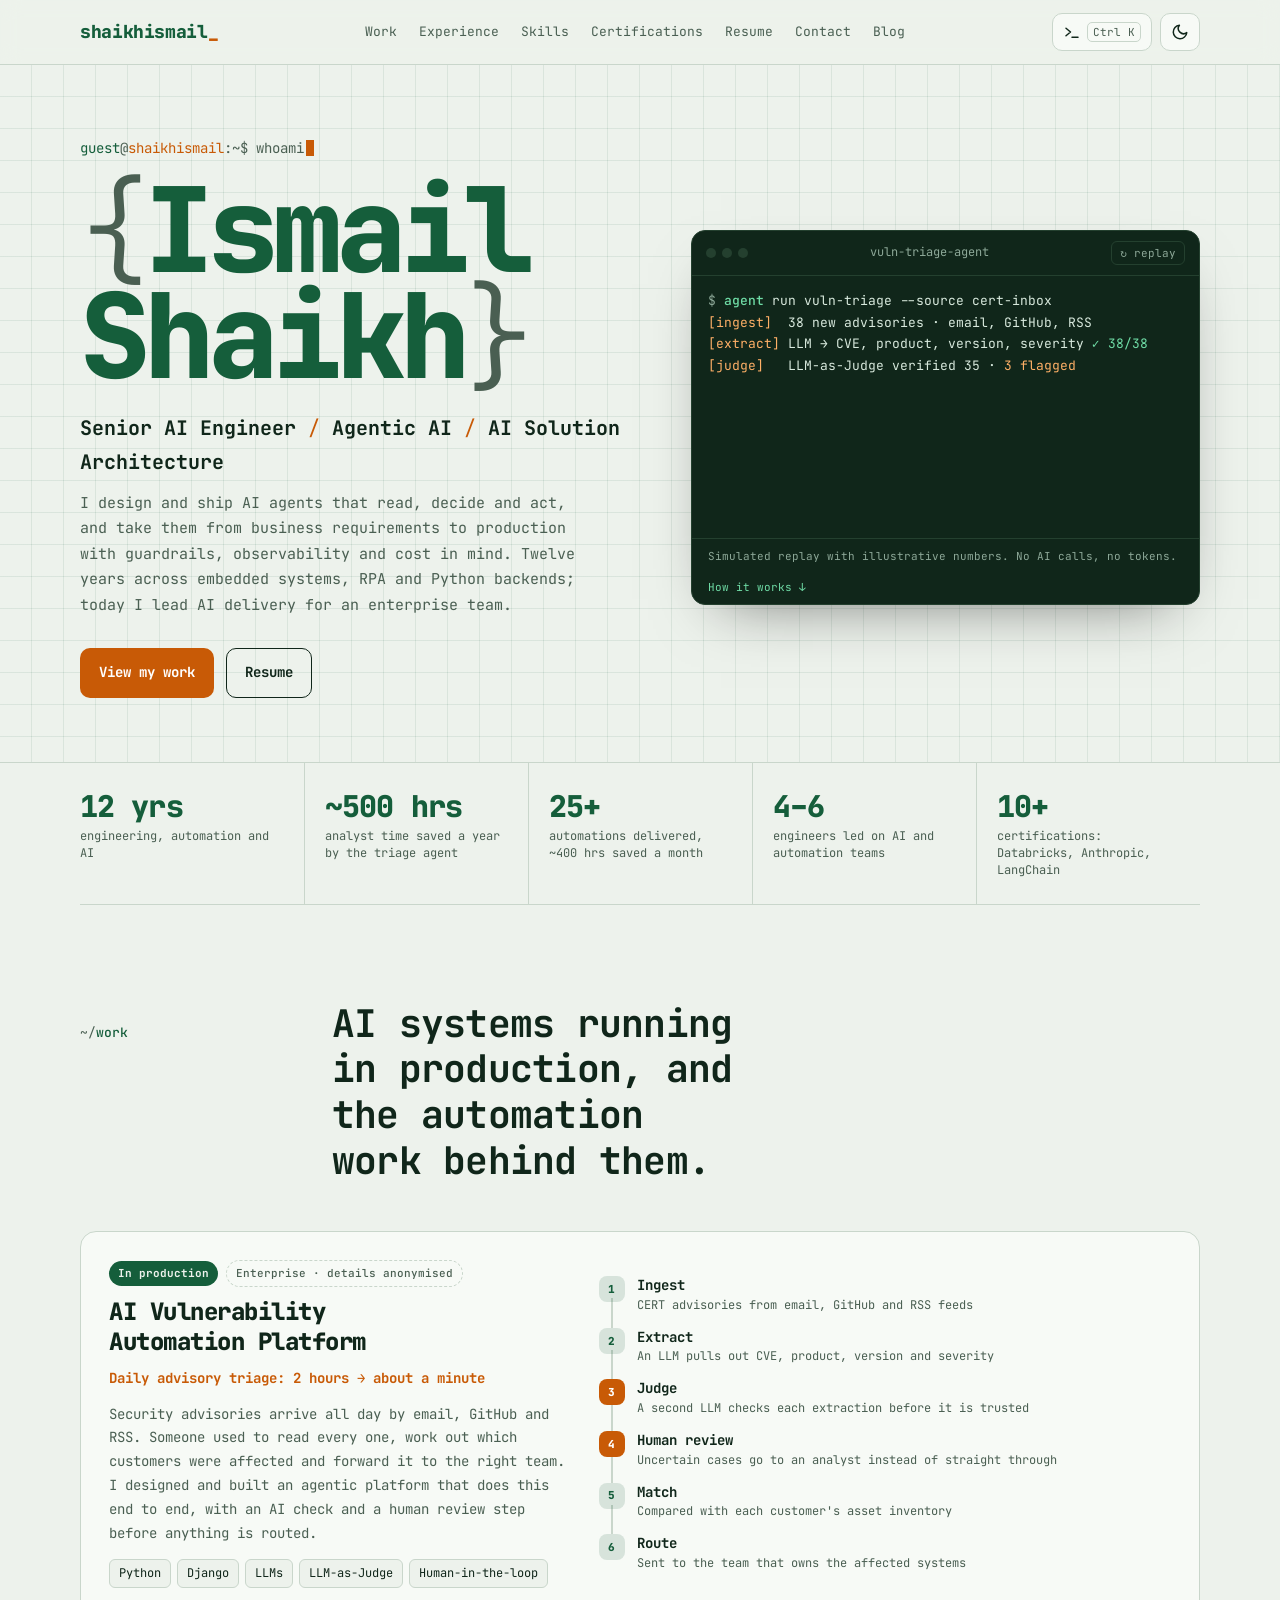
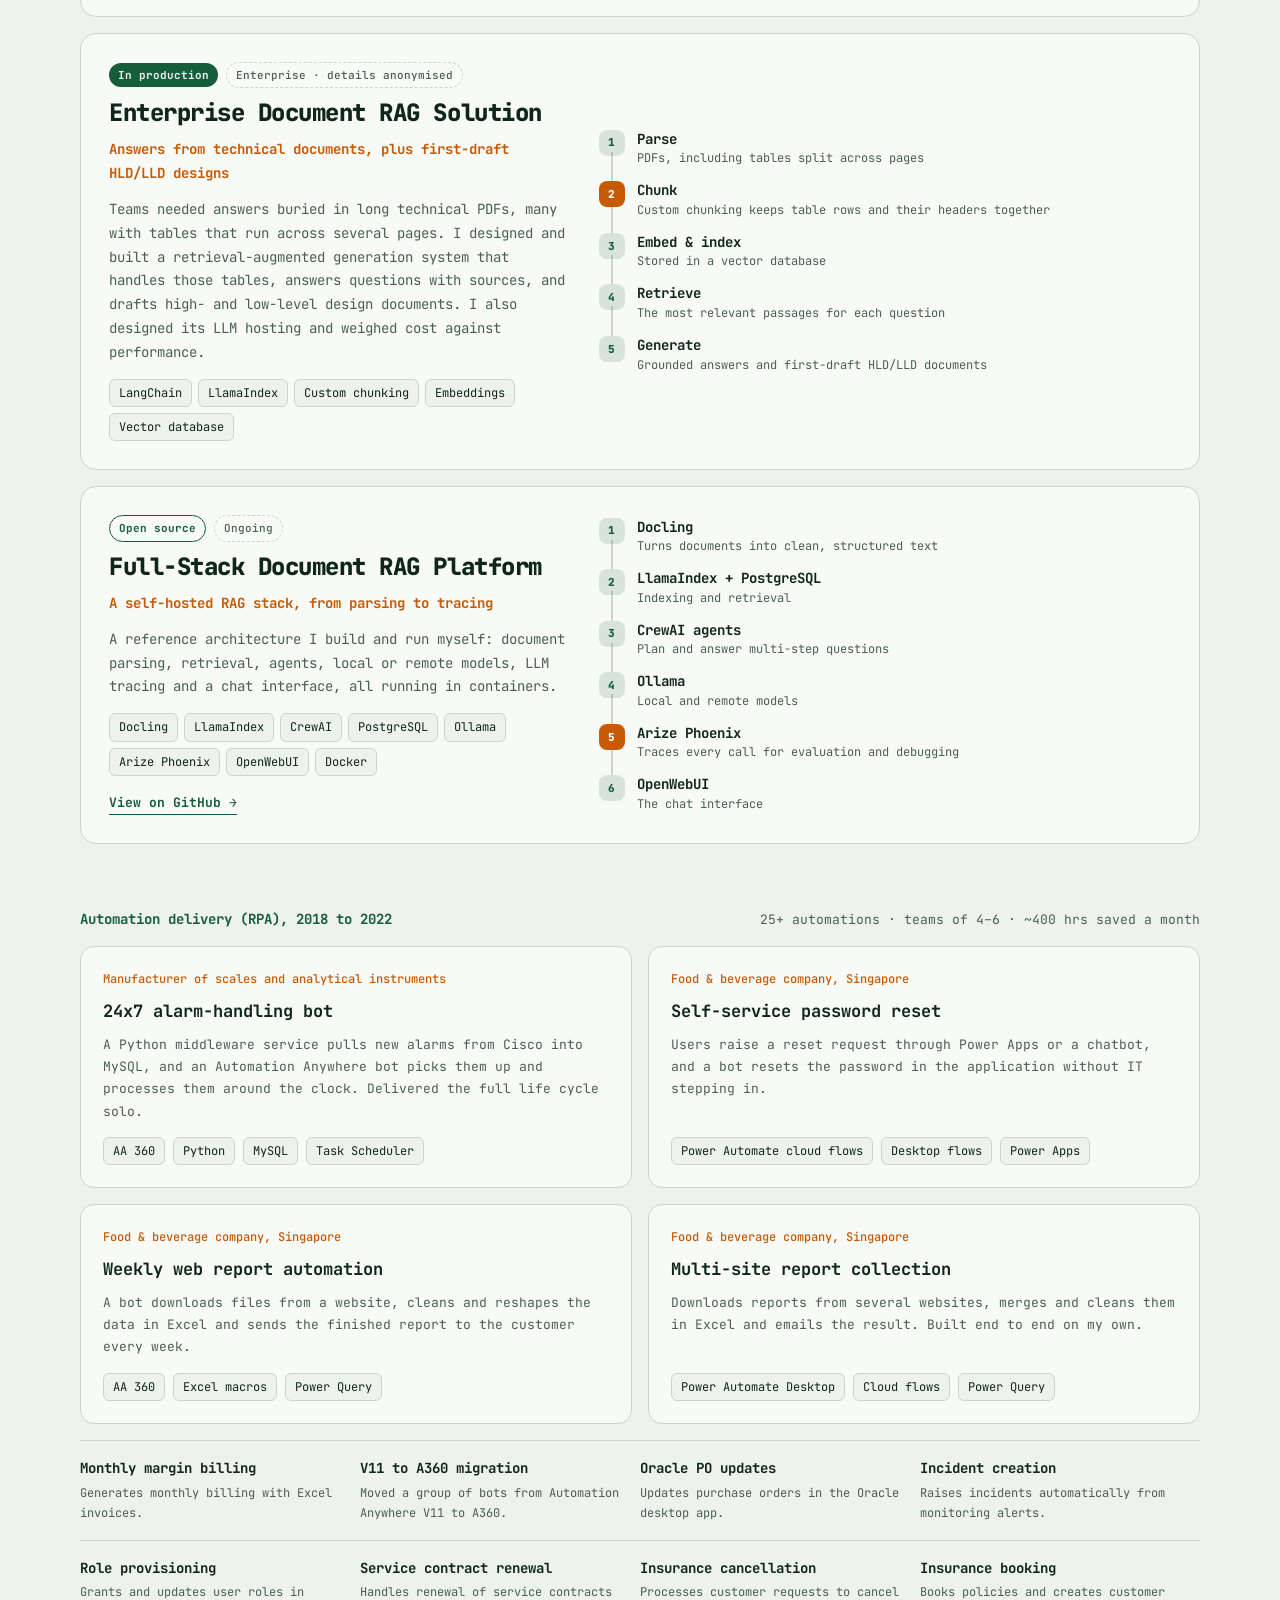
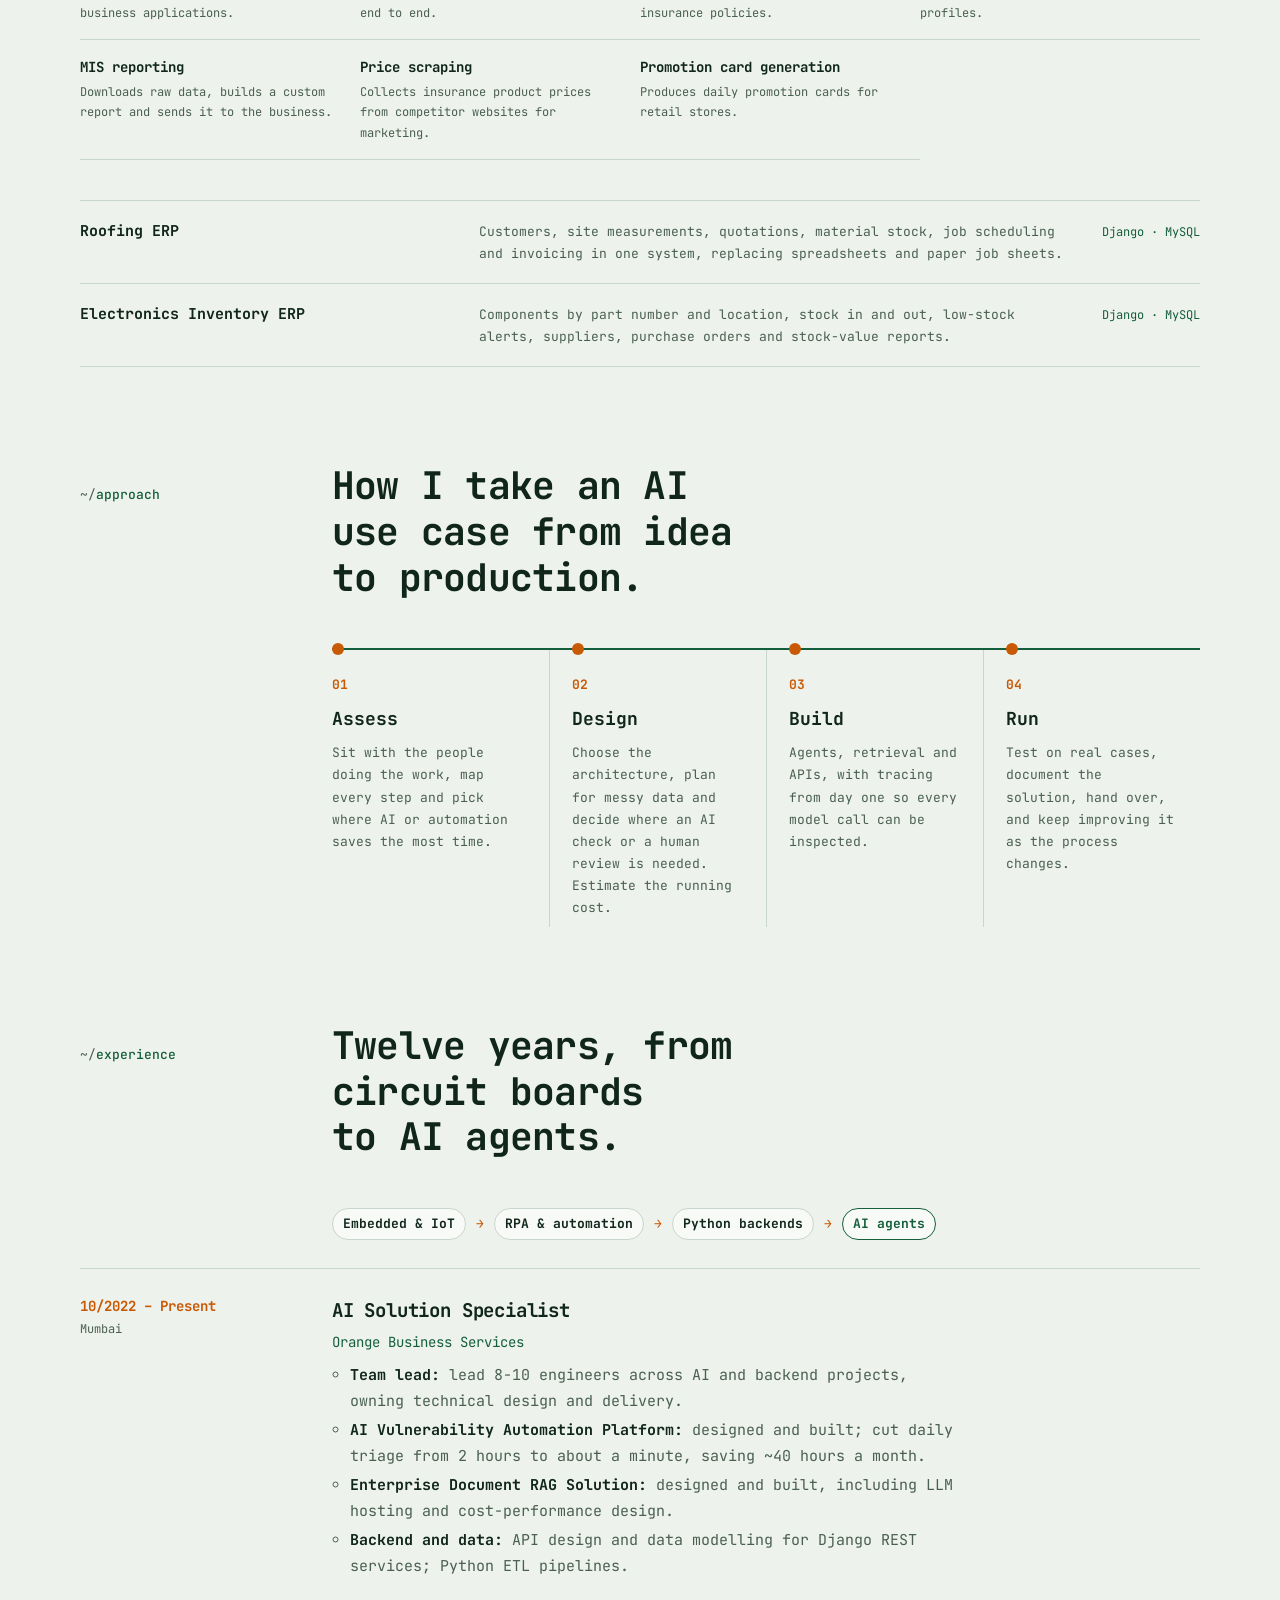
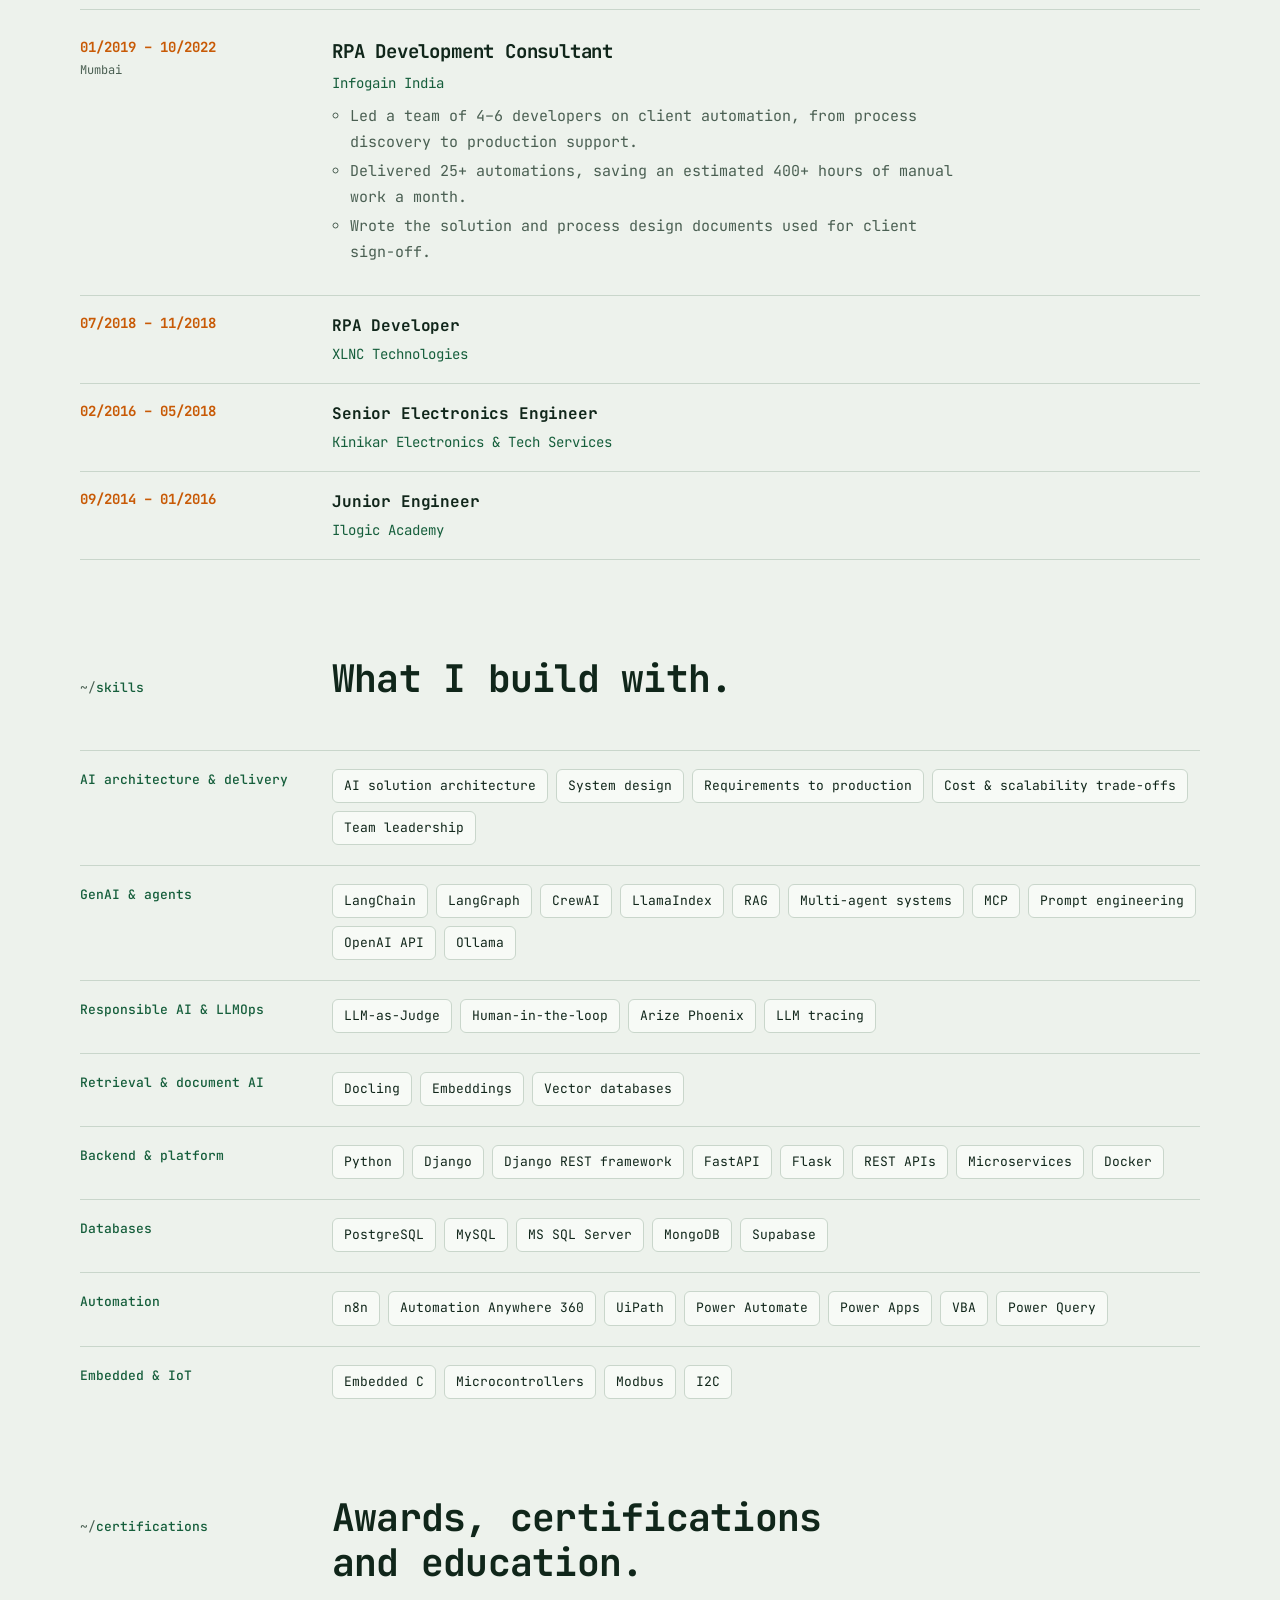
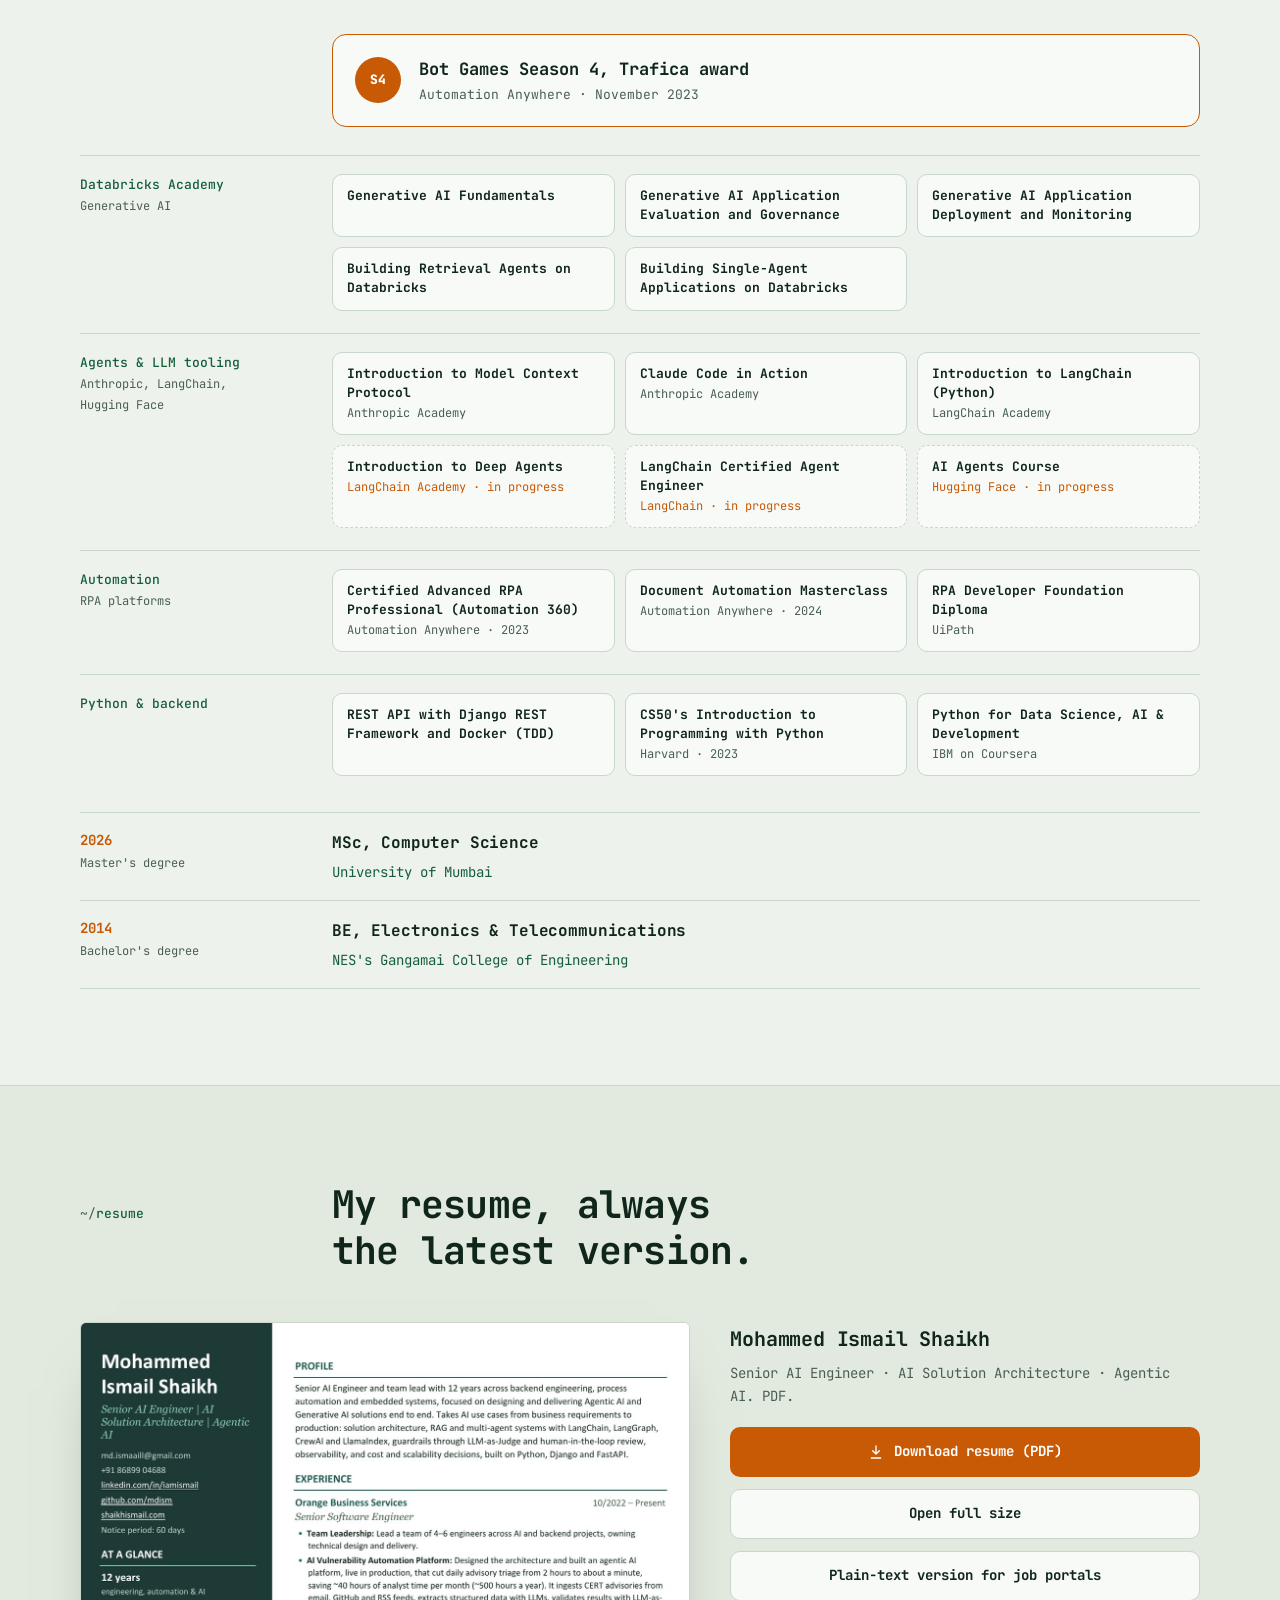
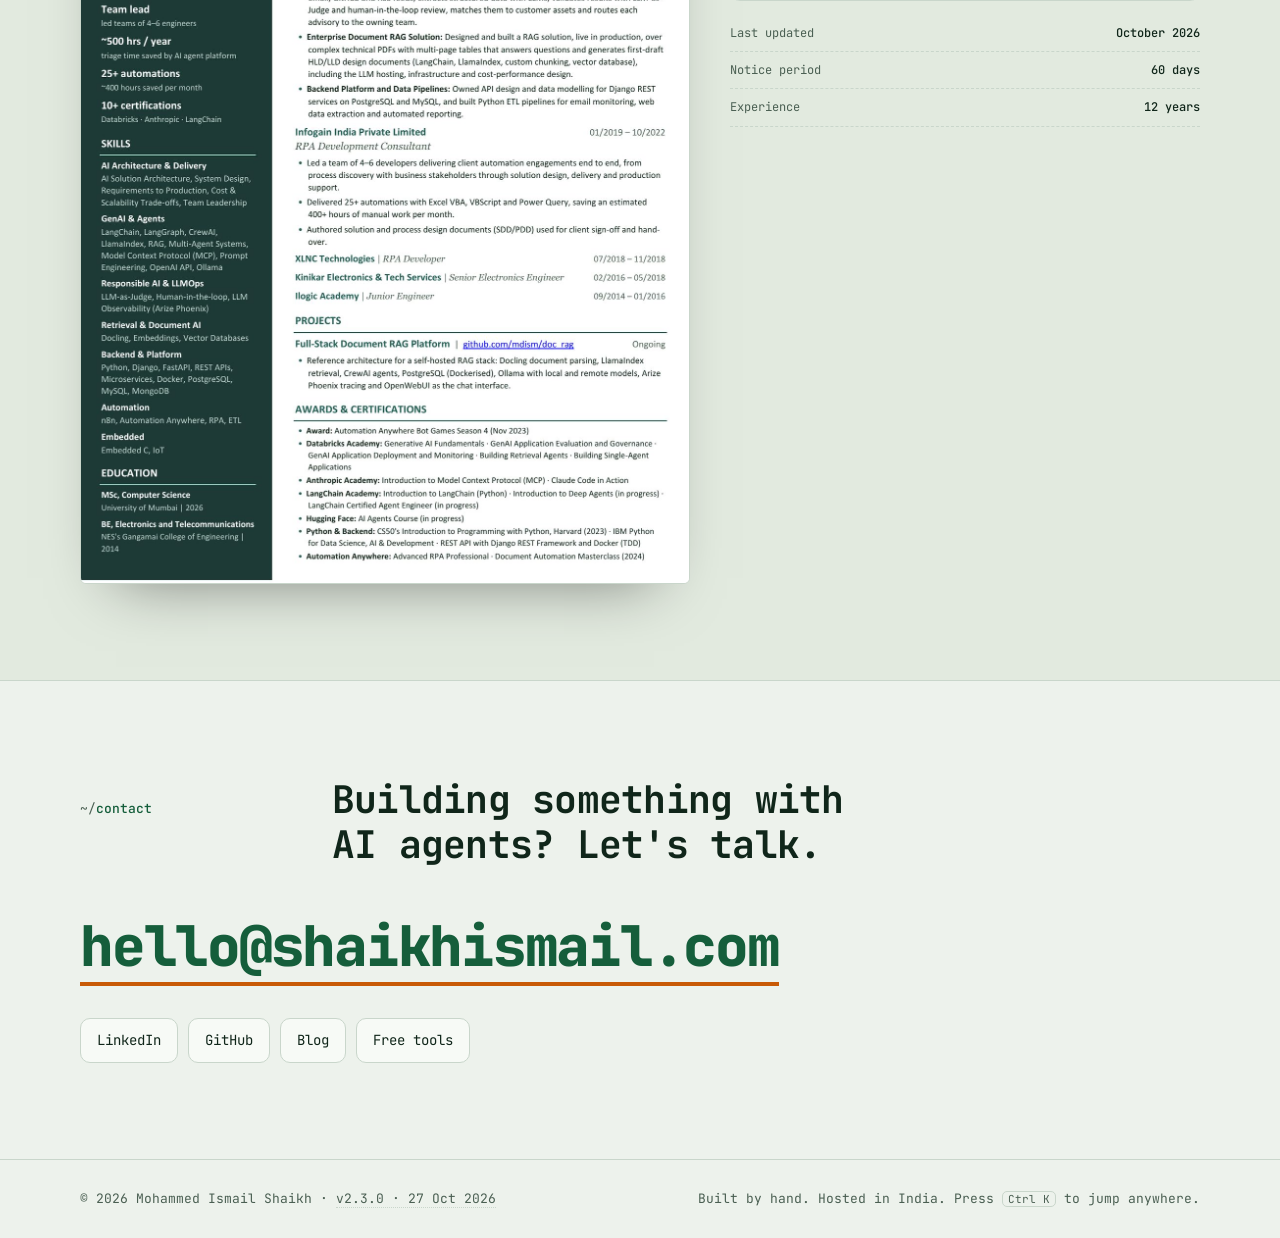
==== site/index.html @ beb80222 "Merge pull request #8 from mdism/website-v2 Website v2" ====
<!DOCTYPE html>
<html lang="en">
<head>
<meta charset="UTF-8">
<meta name="viewport" content="width=device-width, initial-scale=1, viewport-fit=cover">
<title>Ismail Shaikh — Senior AI Engineer, Agentic AI &amp; AI Solution Architecture</title>
<meta name="claude:viewport-fit-sides" content="cover">
<meta name="description" content="Mohammed Ismail Shaikh is a Senior AI Engineer and team lead in Mumbai who designs and delivers agentic AI, RAG and automation systems from requirements to production.">
<link rel="canonical" href="https://shaikhismail.com/">
<meta property="og:type" content="profile">
<meta property="og:url" content="https://shaikhismail.com/">
<meta property="og:title" content="Ismail Shaikh — Senior AI Engineer">
<meta property="og:description" content="Agentic AI, RAG and AI solution architecture. 12 years across embedded systems, RPA and Python backends.">
<meta property="og:image" content="https://shaikhismail.com/assets/img/og.png">
<meta property="og:image:width" content="1200">
<meta property="og:image:height" content="630">
<meta name="twitter:card" content="summary_large_image">
<meta name="theme-color" content="#155E3B">
<link rel="icon" href="data:image/svg+xml,<svg xmlns='http://www.w3.org/2000/svg' viewBox='0 0 100 100'><rect width='100' height='100' rx='22' fill='%23155E3B'/><text x='50' y='68' font-size='58' text-anchor='middle' fill='%23F5821F' font-family='monospace' font-weight='bold'>i</text></svg>">
<link rel="preconnect" href="https://fonts.googleapis.com">
<link rel="preconnect" href="https://fonts.gstatic.com" crossorigin>
<link href="https://fonts.googleapis.com/css2?family=JetBrains+Mono:ital,wght@0,300;0,400;0,500;0,700;0,800;1,400&display=swap" rel="stylesheet">
<script>
  (function () {
    try {
      var t = localStorage.getItem('theme');
      if (t === 'light' || t === 'dark') document.documentElement.setAttribute('data-theme', t);
    } catch (e) {}
  })();
</script>
<link rel="stylesheet" href="assets/css/site.css?v=2.3.0">
<script type="application/ld+json">
{
  "@context": "https://schema.org",
  "@type": "Person",
  "name": "Mohammed Ismail Shaikh",
  "alternateName": "Ismail Shaikh",
  "jobTitle": "Senior AI Engineer",
  "url": "https://shaikhismail.com/",
  "email": "mailto:hello@shaikhismail.com",
  "address": { "@type": "PostalAddress", "addressLocality": "Mumbai", "addressCountry": "IN" },
  "knowsAbout": ["Agentic AI", "Generative AI", "Retrieval-Augmented Generation", "AI Solution Architecture", "LangChain", "LangGraph", "Python", "Robotic Process Automation"],
  "sameAs": ["https://github.com/mdism", "https://www.linkedin.com/in/iamismail"]
}
</script>
</head>
<body>

<header class="site">
  <nav class="wrap nav" aria-label="Main">
    <a href="#top" class="logo"><span>shaikhismail</span><i>_</i></a>
    <ul id="menu">
      <li><a href="#work">Work</a></li>
      <li><a href="#experience">Experience</a></li>
      <li><a href="#skills">Skills</a></li>
      <li><a href="#credentials">Certifications</a></li>
      <li><a href="#resume">Resume</a></li>
      <li><a href="#contact">Contact</a></li>
      <li><a href="blog/">Blog</a></li>
    </ul>
    <div class="nav-right">
      <button class="icon-btn cmd-btn" id="cmdBtn" aria-label="Open command menu">
        <svg viewBox="0 0 24 24" fill="none" stroke="currentColor" stroke-width="2" stroke-linecap="round" stroke-linejoin="round"><path d="M4 17l6-5-6-5M12 19h8"/></svg>
        <span class="kbd lbl">Ctrl K</span>
      </button>
      <button class="icon-btn" id="themeBtn" aria-label="Switch light or dark theme">
        <svg class="i-moon" viewBox="0 0 24 24" fill="none" stroke="currentColor" stroke-width="2" stroke-linecap="round" stroke-linejoin="round"><path d="M21 12.8A9 9 0 1 1 11.2 3a7 7 0 0 0 9.8 9.8z"/></svg>
        <svg class="i-sun" viewBox="0 0 24 24" fill="none" stroke="currentColor" stroke-width="2" stroke-linecap="round"><circle cx="12" cy="12" r="4"/><path d="M12 2v2M12 20v2M4.9 4.9l1.4 1.4M17.7 17.7l1.4 1.4M2 12h2M20 12h2M4.9 19.1l1.4-1.4M17.7 6.3l1.4-1.4"/></svg>
      </button>
      <button class="icon-btn menu-btn" id="menuBtn" aria-label="Open menu" aria-expanded="false" aria-controls="menu">
        <svg viewBox="0 0 24 24" fill="none" stroke="currentColor" stroke-width="2" stroke-linecap="round"><path d="M4 7h16M4 12h16M4 17h16"/></svg>
      </button>
    </div>
  </nav>
</header>

<main id="top">

  <!-- ============ HERO ============ -->
  <section class="hero">
    <div class="wrap hero-grid">
      <div>
        <div class="prompt" aria-hidden="true"><span class="u">guest</span>@<span class="d">shaikhismail</span>:~$ <span id="typed" data-text="whoami"></span><span class="caret"></span></div>
        <h1><span class="brace">{</span>Ismail<br>Shaikh<span class="brace">}</span></h1>
        <p class="role">Senior AI Engineer <span class="sep">/</span> Agentic AI <span class="sep">/</span> AI Solution Architecture</p>
        <p class="intro">I design and ship AI agents that read, decide and act, and take them from business requirements to production with guardrails, observability and cost in mind. Twelve years across embedded systems, RPA and Python backends; today I lead AI delivery for an enterprise team.</p>
        <div class="cta-row">
          <a href="#work" class="btn btn-primary">View my work</a>
          <a href="#resume" class="btn btn-ghost">Resume</a>
        </div>
      </div>

      <!-- Agent terminal: a scripted replay of a run, written by hand. No AI calls, no tokens. -->
      <div class="term" id="agentTerm" aria-label="Simulated run of the vulnerability triage agent">
        <div class="term-bar">
          <div class="dots" aria-hidden="true"><span></span><span></span><span></span></div>
          <div class="t">vuln-triage-agent</div>
          <button type="button" id="termReplay" aria-label="Replay the run">↻ replay</button>
        </div>
        <div class="term-body" aria-live="off">
          <div class="ln cmd"><span class="dim">$</span> <b>agent</b> run vuln-triage --source cert-inbox</div>
          <div class="ln"><span class="stg">[ingest] </span> 38 new advisories · email, GitHub, RSS</div>
          <div class="ln"><span class="stg">[extract]</span> LLM → CVE, product, version, severity <span class="ok">✓ 38/38</span></div>
          <div class="ln"><span class="stg">[judge]  </span> LLM-as-Judge verified 35 · <span class="stg">3 flagged</span></div>
          <div class="ln"><span class="stg">[review] </span> 3 sent to human-in-the-loop queue</div>
          <div class="ln"><span class="stg">[match]  </span> matched to customer assets → 9 relevant</div>
          <div class="ln"><span class="stg">[route]  </span> 9 advisories sent to 4 owning teams</div>
          <div class="ln done">✔ done in 54s <span class="dim">· manual process: ~2 h a day</span></div>
        </div>
        <div class="term-foot"><span>Simulated replay with illustrative numbers. No AI calls, no tokens.</span><a href="#work">How it works ↓</a></div>
        <script type="application/json" id="agentScript">[
          {"cls":"cmd","html":"<span class=\"dim\">$</span> <b>agent</b> run vuln-triage --source cert-inbox","delay":200},
          {"html":"<span class=\"stg\">[ingest] </span> 38 new advisories · email, GitHub, RSS","delay":700},
          {"html":"<span class=\"stg\">[extract]</span> LLM → CVE, product, version, severity <span class=\"ok\">✓ 38/38</span>","delay":900},
          {"html":"<span class=\"stg\">[judge]  </span> LLM-as-Judge verified 35 · <span class=\"stg\">3 flagged</span>","delay":800},
          {"html":"<span class=\"stg\">[review] </span> 3 sent to human-in-the-loop queue","delay":600},
          {"html":"<span class=\"stg\">[match]  </span> matched to customer assets → 9 relevant","delay":800},
          {"html":"<span class=\"stg\">[route]  </span> 9 advisories sent to 4 owning teams","delay":600},
          {"cls":"done","html":"✔ done in 54s <span class=\"dim\">· manual process: ~2 h a day</span>","delay":700}
        ]</script>
      </div>
    </div>
  </section>

  <!-- ============ STATS ============ -->
  <div class="wrap">
    <ul class="stats" aria-label="Highlights">
      <li><b>12 yrs</b><span>engineering, automation and AI</span></li>
      <li><b>~500 hrs</b><span>analyst time saved a year by the triage agent</span></li>
      <li><b>25+</b><span>automations delivered, ~400 hrs saved a month</span></li>
      <li><b>4–6</b><span>engineers led on AI and automation teams</span></li>
      <li><b>10+</b><span>certifications: Databricks, Anthropic, LangChain</span></li>
    </ul>
  </div>

  <!-- ============ WORK ============ -->
  <section id="work">
    <div class="wrap">
      <div class="sec-head">
        <div class="path">~/<b>work</b></div>
        <h2>AI systems running in production, and the automation work behind them.</h2>
      </div>

      <div class="features">
        <article class="feature">
          <div>
            <div class="kicker"><span class="pill live">In production</span><span class="pill note">Enterprise · details anonymised</span></div>
            <h3>AI Vulnerability Automation Platform</h3>
            <p class="result">Daily advisory triage: 2 hours → about a minute</p>
            <p>Security advisories arrive all day by email, GitHub and RSS. Someone used to read every one, work out which customers were affected and forward it to the right team. I designed and built an agentic platform that does this end to end, with an AI check and a human review step before anything is routed.</p>
            <div class="stack"><span class="tag">Python</span><span class="tag">Django</span><span class="tag">LLMs</span><span class="tag">LLM-as-Judge</span><span class="tag">Human-in-the-loop</span></div>
          </div>
          <ol class="flow" aria-label="How the platform works">
            <li><span class="n">1</span><div><b>Ingest</b><span>CERT advisories from email, GitHub and RSS feeds</span></div></li>
            <li><span class="n">2</span><div><b>Extract</b><span>An LLM pulls out CVE, product, version and severity</span></div></li>
            <li class="hl"><span class="n">3</span><div><b>Judge</b><span>A second LLM checks each extraction before it is trusted</span></div></li>
            <li class="hl"><span class="n">4</span><div><b>Human review</b><span>Uncertain cases go to an analyst instead of straight through</span></div></li>
            <li><span class="n">5</span><div><b>Match</b><span>Compared with each customer's asset inventory</span></div></li>
            <li><span class="n">6</span><div><b>Route</b><span>Sent to the team that owns the affected systems</span></div></li>
          </ol>
        </article>

        <article class="feature">
          <div>
            <div class="kicker"><span class="pill live">In production</span><span class="pill note">Enterprise · details anonymised</span></div>
            <h3>Enterprise Document RAG Solution</h3>
            <p class="result">Answers from technical documents, plus first-draft HLD/LLD designs</p>
            <p>Teams needed answers buried in long technical PDFs, many with tables that run across several pages. I designed and built a retrieval-augmented generation system that handles those tables, answers questions with sources, and drafts high- and low-level design documents. I also designed its LLM hosting and weighed cost against performance.</p>
            <div class="stack"><span class="tag">LangChain</span><span class="tag">LlamaIndex</span><span class="tag">Custom chunking</span><span class="tag">Embeddings</span><span class="tag">Vector database</span></div>
          </div>
          <ol class="flow" aria-label="How the RAG solution works">
            <li><span class="n">1</span><div><b>Parse</b><span>PDFs, including tables split across pages</span></div></li>
            <li class="hl"><span class="n">2</span><div><b>Chunk</b><span>Custom chunking keeps table rows and their headers together</span></div></li>
            <li><span class="n">3</span><div><b>Embed &amp; index</b><span>Stored in a vector database</span></div></li>
            <li><span class="n">4</span><div><b>Retrieve</b><span>The most relevant passages for each question</span></div></li>
            <li><span class="n">5</span><div><b>Generate</b><span>Grounded answers and first-draft HLD/LLD documents</span></div></li>
          </ol>
        </article>

        <article class="feature">
          <div>
            <div class="kicker"><span class="pill open">Open source</span><span class="pill note">Ongoing</span></div>
            <h3>Full-Stack Document RAG Platform</h3>
            <p class="result">A self-hosted RAG stack, from parsing to tracing</p>
            <p>A reference architecture I build and run myself: document parsing, retrieval, agents, local or remote models, LLM tracing and a chat interface, all running in containers.</p>
            <div class="stack"><span class="tag">Docling</span><span class="tag">LlamaIndex</span><span class="tag">CrewAI</span><span class="tag">PostgreSQL</span><span class="tag">Ollama</span><span class="tag">Arize Phoenix</span><span class="tag">OpenWebUI</span><span class="tag">Docker</span></div>
            <div class="links"><a href="https://github.com/mdism/doc_rag" target="_blank" rel="noopener">View on GitHub →</a></div>
          </div>
          <ol class="flow" aria-label="Platform components">
            <li><span class="n">1</span><div><b>Docling</b><span>Turns documents into clean, structured text</span></div></li>
            <li><span class="n">2</span><div><b>LlamaIndex + PostgreSQL</b><span>Indexing and retrieval</span></div></li>
            <li><span class="n">3</span><div><b>CrewAI agents</b><span>Plan and answer multi-step questions</span></div></li>
            <li><span class="n">4</span><div><b>Ollama</b><span>Local and remote models</span></div></li>
            <li class="hl"><span class="n">5</span><div><b>Arize Phoenix</b><span>Traces every call for evaluation and debugging</span></div></li>
            <li><span class="n">6</span><div><b>OpenWebUI</b><span>The chat interface</span></div></li>
          </ol>
        </article>
      </div>

      <div class="auto-head">
        <h3 class="sub">Automation delivery (RPA), 2018 to 2022</h3>
        <span class="muted" style="font-size:13px">25+ automations · teams of 4–6 · ~400 hrs saved a month</span>
      </div>
      <div class="auto-grid">
        <article class="auto-card">
          <span class="for">Manufacturer of scales and analytical instruments</span>
          <h4>24x7 alarm-handling bot</h4>
          <p>A Python middleware service pulls new alarms from Cisco into MySQL, and an Automation Anywhere bot picks them up and processes them around the clock. Delivered the full life cycle solo.</p>
          <div class="tags"><span class="tag">AA 360</span><span class="tag">Python</span><span class="tag">MySQL</span><span class="tag">Task Scheduler</span></div>
        </article>
        <article class="auto-card">
          <span class="for">Food &amp; beverage company, Singapore</span>
          <h4>Self-service password reset</h4>
          <p>Users raise a reset request through Power Apps or a chatbot, and a bot resets the password in the application without IT stepping in.</p>
          <div class="tags"><span class="tag">Power Automate cloud flows</span><span class="tag">Desktop flows</span><span class="tag">Power Apps</span></div>
        </article>
        <article class="auto-card">
          <span class="for">Food &amp; beverage company, Singapore</span>
          <h4>Weekly web report automation</h4>
          <p>A bot downloads files from a website, cleans and reshapes the data in Excel and sends the finished report to the customer every week.</p>
          <div class="tags"><span class="tag">AA 360</span><span class="tag">Excel macros</span><span class="tag">Power Query</span></div>
        </article>
        <article class="auto-card">
          <span class="for">Food &amp; beverage company, Singapore</span>
          <h4>Multi-site report collection</h4>
          <p>Downloads reports from several websites, merges and cleans them in Excel and emails the result. Built end to end on my own.</p>
          <div class="tags"><span class="tag">Power Automate Desktop</span><span class="tag">Cloud flows</span><span class="tag">Power Query</span></div>
        </article>
      </div>
      <ul class="mini-grid">
        <li><b>Monthly margin billing</b><span>Generates monthly billing with Excel invoices.</span></li>
        <li><b>V11 to A360 migration</b><span>Moved a group of bots from Automation Anywhere V11 to A360.</span></li>
        <li><b>Oracle PO updates</b><span>Updates purchase orders in the Oracle desktop app.</span></li>
        <li><b>Incident creation</b><span>Raises incidents automatically from monitoring alerts.</span></li>
        <li><b>Role provisioning</b><span>Grants and updates user roles in business applications.</span></li>
        <li><b>Service contract renewal</b><span>Handles renewal of service contracts end to end.</span></li>
        <li><b>Insurance cancellation</b><span>Processes customer requests to cancel insurance policies.</span></li>
        <li><b>Insurance booking</b><span>Books policies and creates customer profiles.</span></li>
        <li><b>MIS reporting</b><span>Downloads raw data, builds a custom report and sends it to the business.</span></li>
        <li><b>Price scraping</b><span>Collects insurance product prices from competitor websites for marketing.</span></li>
        <li><b>Promotion card generation</b><span>Produces daily promotion cards for retail stores.</span></li>
      </ul>

      <div class="earlier">
        <div class="row"><h4>Roofing ERP</h4><p>Customers, site measurements, quotations, material stock, job scheduling and invoicing in one system, replacing spreadsheets and paper job sheets.</p><span class="st">Django · MySQL</span></div>
        <div class="row"><h4>Electronics Inventory ERP</h4><p>Components by part number and location, stock in and out, low-stock alerts, suppliers, purchase orders and stock-value reports.</p><span class="st">Django · MySQL</span></div>
      </div>
    </div>
  </section>

  <!-- ============ APPROACH ============ -->
  <section id="approach" style="padding-top:0">
    <div class="wrap">
      <div class="sec-head">
        <div class="path">~/<b>approach</b></div>
        <h2>How I take an AI use case from idea to production.</h2>
      </div>
      <ol class="steps">
        <li><span class="s-num">01</span><h3>Assess</h3><p>Sit with the people doing the work, map every step and pick where AI or automation saves the most time.</p></li>
        <li><span class="s-num">02</span><h3>Design</h3><p>Choose the architecture, plan for messy data and decide where an AI check or a human review is needed. Estimate the running cost.</p></li>
        <li><span class="s-num">03</span><h3>Build</h3><p>Agents, retrieval and APIs, with tracing from day one so every model call can be inspected.</p></li>
        <li><span class="s-num">04</span><h3>Run</h3><p>Test on real cases, document the solution, hand over, and keep improving it as the process changes.</p></li>
      </ol>
    </div>
  </section>

  <!-- ============ EXPERIENCE ============ -->
  <section id="experience" style="padding-top:0">
    <div class="wrap">
      <div class="sec-head">
        <div class="path">~/<b>experience</b></div>
        <h2>Twelve years, from circuit boards to AI agents.</h2>
      </div>
      <p class="arc" aria-label="Career path"><b>Embedded &amp; IoT</b><i>→</i><b>RPA &amp; automation</b><i>→</i><b>Python backends</b><i>→</i><b class="now">AI agents</b></p>
      <ol class="timeline">
        <li>
          <div class="t-when">10/2022 – Present<small>Mumbai</small></div>
          <div class="t-body">
            <h3>AI Solution Specialist</h3>
            <p class="org">Orange Business Services</p>
            <ul>
              <li><b>Team lead:</b> lead 8-10 engineers across AI and backend projects, owning technical design and delivery.</li>
              <li><b>AI Vulnerability Automation Platform:</b> designed and built; cut daily triage from 2 hours to about a minute, saving ~40 hours a month.</li>
              <li><b>Enterprise Document RAG Solution:</b> designed and built, including LLM hosting and cost-performance design.</li>
              <li><b>Backend and data:</b> API design and data modelling for Django REST services; Python ETL pipelines.</li>
            </ul>
          </div>
        </li>
        <li>
          <div class="t-when">01/2019 – 10/2022<small>Mumbai</small></div>
          <div class="t-body">
            <h3>RPA Development Consultant</h3>
            <p class="org">Infogain India</p>
            <ul>
              <li>Led a team of 4–6 developers on client automation, from process discovery to production support.</li>
              <li>Delivered 25+ automations, saving an estimated 400+ hours of manual work a month.</li>
              <li>Wrote the solution and process design documents used for client sign-off.</li>
            </ul>
          </div>
        </li>
        <li class="compact">
          <div class="t-when">07/2018 – 11/2018</div>
          <div class="t-body"><h3>RPA Developer</h3><p class="org">XLNC Technologies</p></div>
        </li>
        <li class="compact">
          <div class="t-when">02/2016 – 05/2018</div>
          <div class="t-body"><h3>Senior Electronics Engineer</h3><p class="org">Kinikar Electronics &amp; Tech Services</p></div>
        </li>
        <li class="compact">
          <div class="t-when">09/2014 – 01/2016</div>
          <div class="t-body"><h3>Junior Engineer</h3><p class="org">Ilogic Academy</p></div>
        </li>
      </ol>
    </div>
  </section>

  <!-- ============ SKILLS ============ -->
  <section id="skills" style="padding-top:0">
    <div class="wrap">
      <div class="sec-head">
        <div class="path">~/<b>skills</b></div>
        <h2>What I build with.</h2>
      </div>
      <div class="skills">
        <div class="skill-row"><h3>AI architecture &amp; delivery</h3><div class="tags"><span class="tag">AI solution architecture</span><span class="tag">System design</span><span class="tag">Requirements to production</span><span class="tag">Cost &amp; scalability trade-offs</span><span class="tag">Team leadership</span></div></div>
        <div class="skill-row"><h3>GenAI &amp; agents</h3><div class="tags"><span class="tag">LangChain</span><span class="tag">LangGraph</span><span class="tag">CrewAI</span><span class="tag">LlamaIndex</span><span class="tag">RAG</span><span class="tag">Multi-agent systems</span><span class="tag">MCP</span><span class="tag">Prompt engineering</span><span class="tag">OpenAI API</span><span class="tag">Ollama</span></div></div>
        <div class="skill-row"><h3>Responsible AI &amp; LLMOps</h3><div class="tags"><span class="tag">LLM-as-Judge</span><span class="tag">Human-in-the-loop</span><span class="tag">Arize Phoenix</span><span class="tag">LLM tracing</span></div></div>
        <div class="skill-row"><h3>Retrieval &amp; document AI</h3><div class="tags"><span class="tag">Docling</span><span class="tag">Embeddings</span><span class="tag">Vector databases</span></div></div>
        <div class="skill-row"><h3>Backend &amp; platform</h3><div class="tags"><span class="tag">Python</span><span class="tag">Django</span><span class="tag">Django REST framework</span><span class="tag">FastAPI</span><span class="tag">Flask</span><span class="tag">REST APIs</span><span class="tag">Microservices</span><span class="tag">Docker</span></div></div>
        <div class="skill-row"><h3>Databases</h3><div class="tags"><span class="tag">PostgreSQL</span><span class="tag">MySQL</span><span class="tag">MS SQL Server</span><span class="tag">MongoDB</span><span class="tag">Supabase</span></div></div>
        <div class="skill-row"><h3>Automation</h3><div class="tags"><span class="tag">n8n</span><span class="tag">Automation Anywhere 360</span><span class="tag">UiPath</span><span class="tag">Power Automate</span><span class="tag">Power Apps</span><span class="tag">VBA</span><span class="tag">Power Query</span></div></div>
        <div class="skill-row"><h3>Embedded &amp; IoT</h3><div class="tags"><span class="tag">Embedded C</span><span class="tag">Microcontrollers</span><span class="tag">Modbus</span><span class="tag">I2C</span></div></div>
      </div>
    </div>
  </section>

  <!-- ============ CREDENTIALS ============ -->
  <section id="credentials" style="padding-top:0">
    <div class="wrap">
      <div class="sec-head">
        <div class="path">~/<b>certifications</b></div>
        <h2>Awards, certifications and education.</h2>
      </div>
      <div class="indent">
        <div class="award">
          <div class="medal" aria-hidden="true">S4</div>
          <div><h3>Bot Games Season 4, Trafica award</h3><p>Automation Anywhere · November 2023</p></div>
        </div>
      </div>
      <div class="cert-groups">
        <div class="cert-group">
          <h3>Databricks Academy<small>Generative AI</small></h3>
          <ul class="certs">
            <li>Generative AI Fundamentals</li>
            <li>Generative AI Application Evaluation and Governance</li>
            <li>Generative AI Application Deployment and Monitoring</li>
            <li>Building Retrieval Agents on Databricks</li>
            <li>Building Single-Agent Applications on Databricks</li>
          </ul>
        </div>
        <div class="cert-group">
          <h3>Agents &amp; LLM tooling<small>Anthropic, LangChain, Hugging Face</small></h3>
          <ul class="certs">
            <li>Introduction to Model Context Protocol<small>Anthropic Academy</small></li>
            <li>Claude Code in Action<small>Anthropic Academy</small></li>
            <li>Introduction to LangChain (Python)<small>LangChain Academy</small></li>
            <li class="pending">Introduction to Deep Agents<small>LangChain Academy · in progress</small></li>
            <li class="pending">LangChain Certified Agent Engineer<small>LangChain · in progress</small></li>
            <li class="pending">AI Agents Course<small>Hugging Face · in progress</small></li>
          </ul>
        </div>
        <div class="cert-group">
          <h3>Automation<small>RPA platforms</small></h3>
          <ul class="certs">
            <li>Certified Advanced RPA Professional (Automation 360)<small>Automation Anywhere · 2023</small></li>
            <li>Document Automation Masterclass<small>Automation Anywhere · 2024</small></li>
            <li>RPA Developer Foundation Diploma<small>UiPath</small></li>
          </ul>
        </div>
        <div class="cert-group">
          <h3>Python &amp; backend</h3>
          <ul class="certs">
            <li>REST API with Django REST Framework and Docker (TDD)</li>
            <li>CS50's Introduction to Programming with Python<small>Harvard · 2023</small></li>
            <li>Python for Data Science, AI &amp; Development<small>IBM on Coursera</small></li>
          </ul>
        </div>
      </div>
      <ol class="timeline edu">
        <li class="compact">
          <div class="t-when">2026<small>Master's degree</small></div>
          <div class="t-body"><h3>MSc, Computer Science</h3><p class="org">University of Mumbai</p></div>
        </li>
        <li class="compact">
          <div class="t-when">2014<small>Bachelor's degree</small></div>
          <div class="t-body"><h3>BE, Electronics &amp; Telecommunications</h3><p class="org">NES's Gangamai College of Engineering</p></div>
        </li>
      </ol>
    </div>
  </section>

  <!-- ============ RESUME ============ -->
  <section id="resume">
    <div class="wrap">
      <div class="sec-head">
        <div class="path">~/<b>resume</b></div>
        <h2>My resume, always the latest version.</h2>
      </div>
      <div class="resume-grid">
        <a class="resume-sheet" href="resume/Mohammed-Ismail-Shaikh_Senior-AI-Engineer.pdf" target="_blank" rel="noopener" aria-label="Open the full resume PDF">
          <img src="assets/img/resume-preview.jpg" width="1240" height="1753" alt="Resume of Mohammed Ismail Shaikh, Senior AI Engineer: profile, experience, skills, certifications and education" loading="lazy">
        </a>
        <div class="resume-side">
          <h3>Mohammed Ismail Shaikh</h3>
          <p>Senior AI Engineer · AI Solution Architecture · Agentic AI. PDF.</p>
          <div class="cta-row">
            <a class="btn btn-primary" href="resume/Mohammed-Ismail-Shaikh_Senior-AI-Engineer.pdf" download>
              <svg viewBox="0 0 24 24" fill="none" stroke="currentColor" stroke-width="2" stroke-linecap="round" stroke-linejoin="round"><path d="M12 3v12M7 10l5 5 5-5M5 21h14"/></svg>Download resume (PDF)
            </a>
            <a class="btn btn-quiet" href="resume/Mohammed-Ismail-Shaikh_Senior-AI-Engineer.pdf" target="_blank" rel="noopener">Open full size</a>
            <a class="btn btn-quiet" href="resume/Mohammed-Ismail-Shaikh_Senior-AI-Engineer_ATS.pdf" download>Plain-text version for job portals</a>
          </div>
          <div class="resume-meta">
            <div><span>Last updated</span><b>October 2026</b></div>
            <div><span>Notice period</span><b>60 days</b></div>
            <div><span>Experience</span><b>12 years</b></div>
          </div>
        </div>
      </div>
    </div>
  </section>

  <!-- ============ CONTACT ============ -->
  <section id="contact">
    <div class="wrap">
      <div class="sec-head">
        <div class="path">~/<b>contact</b></div>
        <h2>Building something with AI agents? Let's talk.</h2>
      </div>
      <a class="contact-big" href="mailto:hello@shaikhismail.com">hello@shaikhismail.com</a>
      <div class="socials">
        <a href="https://www.linkedin.com/in/iamismail" target="_blank" rel="noopener">LinkedIn</a>
        <a href="https://github.com/mdism" target="_blank" rel="noopener">GitHub</a>
        <a href="blog/">Blog</a>
        <a href="tools/">Free tools</a>
      </div>
    </div>
  </section>
</main>

<footer class="site">
  <div class="wrap">
    <span>&copy; <span id="yr">2026</span> Mohammed Ismail Shaikh · <a id="ver" class="ver" href="https://github.com/mdism/mdism/blob/main/CHANGELOG.md" target="_blank" rel="noopener" title="What changed in this version">v2.3.0</a></span>
    <span>Built by hand. Hosted in India. Press <span class="kbd">Ctrl K</span> to jump anywhere.</span>
  </div>
</footer>

<script src="assets/js/site.js?v=2.3.0"></script>
</body>
</html>
---- site/assets/css/site.css ----
/* shaikhismail.com — shared styles
   Layout: terminal-paper grid, monospace throughout, one accent (orange) for actions.
   Light = pale sage paper + forest ink. Dark = deep forest + mint. */

/* ============ TOKENS ============ */
:root {
  --bg:        #EDF2EC;   /* pale sage paper */
  --bg-alt:    #E2EADF;
  --surface:   #F7FAF6;
  --ink:       #10261A;   /* deep forest ink */
  --ink-soft:  #4A5F52;
  --line:      #C9D6CB;
  --green:     #155E3B;   /* primary */
  --green-2:   #1F8A57;
  --orange:    #C85A06;   /* accent (darkened slightly for contrast on paper) */
  --orange-ink:#FFFFFF;
  --grid:      rgba(21, 94, 59, .09);
  --term-bg:   #10261A;   /* terminal panel stays dark in both themes */
  --term-ink:  #D8E9DD;
  --term-dim:  #8DA898;
  --term-ok:   #6FDCA6;
  --term-warn: #FFB067;
  --term-line: #24402F;
  --scrim:     rgba(16, 38, 26, .45);
  --font:      'JetBrains Mono', ui-monospace, 'SFMono-Regular', Menlo, Consolas, 'DejaVu Sans Mono', monospace;
  color-scheme: light;
}
@media (prefers-color-scheme: dark) {
  :root:not([data-theme="light"]) {
    --bg:        #0E1A14;
    --bg-alt:    #12221A;
    --surface:   #152A1F;
    --ink:       #E3EFE6;
    --ink-soft:  #93AB9C;
    --line:      #25402F;
    --green:     #5FD39A;
    --green-2:   #3FB57C;
    --orange:    #FF9A3D;
    --orange-ink:#1A0F05;
    --grid:      rgba(95, 211, 154, .07);
    --term-bg:   #08110C;
    --term-ink:  #D8E9DD;
    --term-dim:  #7F9A8A;
    --term-ok:   #6FDCA6;
    --term-warn: #FFB067;
    --term-line: #1F3628;
    --scrim:     rgba(0, 0, 0, .6);
    color-scheme: dark;
  }
}
:root[data-theme="dark"] {
  --bg:        #0E1A14;
  --bg-alt:    #12221A;
  --surface:   #152A1F;
  --ink:       #E3EFE6;
  --ink-soft:  #93AB9C;
  --line:      #25402F;
  --green:     #5FD39A;
  --green-2:   #3FB57C;
  --orange:    #FF9A3D;
  --orange-ink:#1A0F05;
  --grid:      rgba(95, 211, 154, .07);
  --term-bg:   #08110C;
  --term-ink:  #D8E9DD;
  --term-dim:  #7F9A8A;
  --term-ok:   #6FDCA6;
  --term-warn: #FFB067;
  --term-line: #1F3628;
  --scrim:     rgba(0, 0, 0, .6);
  color-scheme: dark;
}

/* ============ BASE ============ */
*, *::before, *::after { box-sizing: border-box; }
:root {
  padding-top: env(safe-area-inset-top, 0px);
  padding-bottom: env(safe-area-inset-bottom, 0px);
}
html { scroll-behavior: smooth; scroll-padding-top: calc(72px + env(safe-area-inset-top, 0px)); }
body {
  margin: 0;
  background: var(--bg);
  color: var(--ink);
  font-family: var(--font);
  font-size: 15px;
  line-height: 1.7;
  -webkit-font-smoothing: antialiased;
  transition: background-color .25s, color .25s;
}
body::before {
  content: ""; position: fixed; inset: 0 0 auto; height: env(safe-area-inset-top, 0px);
  z-index: 30; background: var(--bg);
}
img { max-width: 100%; height: auto; }
a { color: inherit; }
::selection { background: var(--orange); color: var(--orange-ink); }
:focus-visible { outline: 2px solid var(--orange); outline-offset: 3px; border-radius: 4px; }
h1, h2, h3, h4 { text-wrap: balance; }
[hidden] { display: none !important; }

.wrap {
  width: 100%; max-width: calc(1120px + 40px); margin-inline: auto;
  padding-left: max(20px, env(safe-area-inset-left, 0px));
  padding-right: max(20px, env(safe-area-inset-right, 0px));
}
section { padding-block: 96px; }
.sec-head { display: grid; grid-template-columns: 220px 1fr; gap: 32px; margin-bottom: 48px; align-items: baseline; }
.sec-head .path { color: var(--ink-soft); font-size: 13px; }
.sec-head .path b { color: var(--green); font-weight: 500; }
.sec-head h2 { margin: 0; font-size: clamp(26px, 3.4vw, 38px); font-weight: 700; letter-spacing: -.02em; line-height: 1.2; max-width: 24ch; }
.indent { margin-left: 252px; }
.sub { font-size: 14px; font-weight: 700; color: var(--green); margin: 0 0 14px; }
.muted { color: var(--ink-soft); }

/* ============ HEADER ============ */
header.site {
  position: sticky; top: env(safe-area-inset-top, 0px); z-index: 20;
  background: color-mix(in srgb, var(--bg) 85%, transparent);
  backdrop-filter: blur(10px); -webkit-backdrop-filter: blur(10px);
  border-bottom: 1px solid var(--line);
}
.nav { display: flex; align-items: center; justify-content: space-between; height: 64px; gap: 16px; }
.logo { font-weight: 800; font-size: 18px; text-decoration: none; letter-spacing: -.02em; white-space: nowrap; }
.logo span { color: var(--green); }
.logo i { font-style: normal; color: var(--orange); animation: blink 1.1s steps(1) infinite; }
.nav ul { list-style: none; display: flex; gap: 2px; margin: 0; padding: 0; }
.nav ul a { text-decoration: none; font-size: 13px; color: var(--ink-soft); padding: 6px 10px; border-radius: 6px; }
.nav ul a:hover, .nav ul a[aria-current="page"] { color: var(--ink); background: var(--bg-alt); }
.nav-right { display: flex; align-items: center; gap: 8px; }
.icon-btn {
  height: 38px; min-width: 38px; display: inline-grid; place-items: center; grid-auto-flow: column; gap: 6px;
  border: 1px solid var(--line); border-radius: 10px; background: var(--surface);
  color: var(--ink); cursor: pointer; padding: 0 10px; font: inherit; font-size: 12px;
}
.icon-btn:hover { border-color: var(--green); }
.icon-btn svg { width: 18px; height: 18px; }
.kbd { font-size: 11px; color: var(--ink-soft); border: 1px solid var(--line); border-radius: 5px; padding: 0 5px; line-height: 18px; }
.i-sun { display: none; }
:root[data-theme="dark"] .i-sun { display: block; }
:root[data-theme="dark"] .i-moon { display: none; }
@media (prefers-color-scheme: dark) {
  :root:not([data-theme="light"]) .i-sun { display: block; }
  :root:not([data-theme="light"]) .i-moon { display: none; }
}
.menu-btn { display: none; }

/* ============ BUTTONS ============ */
.cta-row { display: flex; flex-wrap: wrap; gap: 12px; }
.btn {
  display: inline-flex; align-items: center; gap: 10px;
  font: inherit; font-size: 14px; font-weight: 700; text-decoration: none;
  padding: 12px 18px; border-radius: 10px; border: 1.5px solid transparent; cursor: pointer;
  transition: transform .15s, background-color .15s, border-color .15s, color .15s;
}
.btn:active { transform: translateY(1px); }
.btn svg { width: 16px; height: 16px; flex-shrink: 0; }
.btn-primary { background: var(--orange); color: var(--orange-ink); }
.btn-primary:hover { filter: brightness(1.06); }
.btn-ghost { border-color: var(--ink); color: var(--ink); }
.btn-ghost:hover { background: var(--ink); color: var(--bg); }
.btn-quiet { border-color: var(--line); background: var(--surface); color: var(--ink); }
.btn-quiet:hover { border-color: var(--green); color: var(--green); }

/* ============ HERO ============ */
.hero {
  padding-block: 72px 64px;
  background-image:
    linear-gradient(var(--grid) 1px, transparent 1px),
    linear-gradient(90deg, var(--grid) 1px, transparent 1px);
  background-size: 32px 32px;
  background-position: -1px -1px;
  border-bottom: 1px solid var(--line);
}
.hero-grid { display: grid; grid-template-columns: minmax(0, 1.05fr) minmax(0, .95fr); gap: 48px; align-items: center; }
.prompt { font-size: 14px; color: var(--ink-soft); margin-bottom: 16px; min-height: 1.7em; }
.prompt .u { color: var(--green); }
.prompt .d { color: var(--orange); }
.caret { display: inline-block; width: .6em; height: 1.1em; background: var(--orange); vertical-align: -.18em; margin-left: 2px; animation: blink 1.1s steps(1) infinite; }
@keyframes blink { 50% { opacity: 0; } }
.hero h1 {
  margin: 0;
  font-size: clamp(54px, 9.2vw, 118px);
  line-height: .9; font-weight: 800; letter-spacing: -.06em;
  color: var(--green);
}
.hero h1 .brace { color: var(--ink-soft); font-weight: 300; }
.hero .role { margin: 22px 0 0; font-size: clamp(16px, 1.9vw, 20px); font-weight: 700; }
.hero .role .sep { color: var(--orange); font-weight: 400; }
.hero .intro { margin: 12px 0 0; max-width: 56ch; color: var(--ink-soft); }
.hero .cta-row { margin-top: 30px; }

/* ============ AGENT TERMINAL ============ */
.term {
  background: var(--term-bg); color: var(--term-ink); border-radius: 14px;
  border: 1px solid var(--term-line);
  box-shadow: 0 24px 60px -30px rgba(0,0,0,.55);
  font-size: 13px; line-height: 1.65; overflow: hidden; min-width: 0;
}
.term-bar { display: flex; align-items: center; gap: 8px; padding: 10px 14px; border-bottom: 1px solid var(--term-line); }
.term-bar .dots { display: flex; gap: 6px; }
.term-bar .dots span { width: 10px; height: 10px; border-radius: 50%; background: var(--term-line); }
.term-bar .t { color: var(--term-dim); font-size: 12px; flex: 1; text-align: center; overflow: hidden; text-overflow: ellipsis; white-space: nowrap; }
.term-bar button {
  font: inherit; font-size: 11px; color: var(--term-dim); background: transparent;
  border: 1px solid var(--term-line); border-radius: 6px; padding: 2px 8px; cursor: pointer;
}
.term-bar button:hover { color: var(--term-ink); border-color: var(--term-dim); }
.term-body { padding: 14px 16px 16px; min-height: 262px; overflow-x: auto; }
.term-body .ln { white-space: pre-wrap; word-break: break-word; }
.term-body .cmd { color: var(--term-ink); }
.term-body .cmd b { color: var(--term-ok); font-weight: 500; }
.term-body .stg { color: var(--term-warn); }
.term-body .ok { color: var(--term-ok); }
.term-body .dim { color: var(--term-dim); }
.term-body .done { color: var(--term-ok); font-weight: 700; margin-top: 6px; }
.term-foot { padding: 8px 16px; border-top: 1px solid var(--term-line); color: var(--term-dim); font-size: 11px; display: flex; justify-content: space-between; gap: 12px; flex-wrap: wrap; }
.term-foot a { color: var(--term-ok); text-decoration: none; }

/* ============ STATS ============ */
.stats { list-style: none; margin: 0; padding: 0; display: grid; grid-template-columns: repeat(5, minmax(0, 1fr)); border-bottom: 1px solid var(--line); }
.stats li { padding: 26px 20px 24px 0; display: flex; flex-direction: column; gap: 4px; }
.stats li + li { padding-left: 20px; border-left: 1px solid var(--line); }
.stats b { font-size: clamp(22px, 2.6vw, 30px); font-weight: 800; letter-spacing: -.03em; color: var(--green); font-variant-numeric: tabular-nums; line-height: 1.15; }
.stats span { font-size: 12px; color: var(--ink-soft); line-height: 1.45; }

/* ============ WORK ============ */
.features { display: grid; gap: 16px; }
.feature {
  display: grid; grid-template-columns: minmax(0, 1fr) minmax(0, 1.25fr); gap: 32px;
  padding: 28px; background: var(--surface); border: 1px solid var(--line); border-radius: 16px;
}
.feature .kicker { display: flex; flex-wrap: wrap; gap: 8px; align-items: center; font-size: 12px; margin-bottom: 10px; }
.pill { font-size: 11px; font-weight: 700; padding: 3px 9px; border-radius: 999px; white-space: nowrap; }
.pill.live { background: var(--green); color: var(--bg); }
.pill.open { border: 1px solid var(--green); color: var(--green); }
.pill.note { border: 1px dashed var(--line); color: var(--ink-soft); font-weight: 500; }
.feature h3 { margin: 0 0 10px; font-size: clamp(20px, 2.2vw, 24px); font-weight: 800; letter-spacing: -.02em; line-height: 1.25; }
.feature .result { margin: 0 0 12px; font-weight: 700; color: var(--orange); font-size: 14px; }
.feature p { margin: 0; color: var(--ink-soft); font-size: 14px; }
.feature .links { margin-top: 16px; display: flex; flex-wrap: wrap; gap: 10px; }
.feature .links a { font-size: 13px; font-weight: 700; color: var(--green); text-decoration: none; border-bottom: 1px solid currentColor; }
.flow { list-style: none; margin: 0; padding: 0; display: flex; flex-direction: column; gap: 0; align-self: center; min-width: 0; }
.flow li { display: grid; grid-template-columns: 26px 1fr; gap: 12px; align-items: start; position: relative; padding-bottom: 14px; }
.flow li:last-child { padding-bottom: 0; }
.flow li::before { content: ""; position: absolute; left: 12px; top: 22px; bottom: 0; width: 2px; background: var(--line); }
.flow li:last-child::before { display: none; }
.flow .n {
  width: 26px; height: 26px; border-radius: 8px; display: grid; place-items: center; font-size: 11px; font-weight: 800;
  background: color-mix(in srgb, var(--green) 14%, transparent); color: var(--green); position: relative; z-index: 1;
}
.flow li.hl .n { background: var(--orange); color: var(--orange-ink); }
.flow b { display: block; font-size: 14px; line-height: 1.4; }
.flow span { display: block; font-size: 12px; color: var(--ink-soft); line-height: 1.5; }
.stack { margin-top: 14px; display: flex; flex-wrap: wrap; gap: 6px; }
.tags { display: flex; flex-wrap: wrap; gap: 8px; }
.tag { font-size: 13px; padding: 5px 11px; border-radius: 6px; background: var(--surface); border: 1px solid var(--line); }
.stack .tag, .auto-card .tag { font-size: 12px; padding: 3px 9px; background: var(--bg); }

.auto-head { margin-top: 64px; display: flex; justify-content: space-between; align-items: baseline; gap: 16px; flex-wrap: wrap; }
.auto-grid { display: grid; grid-template-columns: repeat(2, minmax(0, 1fr)); gap: 16px; }
.auto-card { background: var(--surface); border: 1px solid var(--line); border-radius: 14px; padding: 22px; display: flex; flex-direction: column; gap: 8px; }
.auto-card .for { font-size: 12px; color: var(--orange); font-weight: 500; }
.auto-card h4 { margin: 0; font-size: 17px; font-weight: 700; }
.auto-card p { margin: 0 0 6px; font-size: 13px; color: var(--ink-soft); flex: 1; }
.mini-grid { list-style: none; margin: 16px 0 0; padding: 0; display: grid; grid-template-columns: repeat(auto-fill, minmax(240px, 1fr)); border-top: 1px solid var(--line); }
.mini-grid li { padding: 16px 16px 16px 0; border-bottom: 1px solid var(--line); display: flex; flex-direction: column; gap: 2px; }
.mini-grid b { font-size: 14px; }
.mini-grid span { font-size: 12px; color: var(--ink-soft); }
.earlier { margin-top: 40px; border-top: 1px solid var(--line); }
.earlier .row { display: grid; grid-template-columns: minmax(0, 1fr) minmax(0, 1.6fr) auto; gap: 24px; padding: 18px 0; border-bottom: 1px solid var(--line); align-items: baseline; }
.earlier h4 { margin: 0; font-size: 15px; }
.earlier p { margin: 0; font-size: 13px; color: var(--ink-soft); }
.earlier .st { font-size: 12px; color: var(--green); white-space: nowrap; }

/* ============ APPROACH ============ */
.steps { list-style: none; margin: 0 0 0 252px; padding: 0; display: grid; grid-template-columns: repeat(4, minmax(0, 1fr)); border-top: 2px solid var(--green); }
.steps li { padding: 22px 22px 8px 0; position: relative; }
.steps li::before { content: ""; position: absolute; top: -7px; left: 0; width: 12px; height: 12px; border-radius: 50%; background: var(--orange); }
.steps li + li { padding-left: 22px; border-left: 1px solid var(--line); }
.steps li + li::before { left: 22px; }
.s-num { font-size: 13px; font-weight: 700; color: var(--orange); }
.steps h3 { margin: 6px 0 8px; font-size: 18px; font-weight: 700; }
.steps p { margin: 0; font-size: 13px; color: var(--ink-soft); }

/* ============ EXPERIENCE ============ */
.arc { display: flex; flex-wrap: wrap; align-items: center; gap: 10px; margin: 0 0 28px 252px; font-size: 13px; color: var(--ink-soft); }
.arc b { color: var(--ink); font-weight: 700; padding: 4px 10px; border: 1px solid var(--line); border-radius: 999px; background: var(--surface); }
.arc b.now { border-color: var(--green); color: var(--green); }
.arc i { font-style: normal; color: var(--orange); }
.timeline { list-style: none; margin: 0; padding: 0; }
.timeline > li { display: grid; grid-template-columns: 220px 1fr; gap: 32px; padding: 26px 0; border-top: 1px solid var(--line); }
.timeline > li:last-child { border-bottom: 1px solid var(--line); }
.t-when { color: var(--orange); font-weight: 700; font-size: 14px; font-variant-numeric: tabular-nums; }
.t-when small { display: block; color: var(--ink-soft); font-weight: 400; font-size: 12px; }
.t-body h3 { margin: 0 0 4px; font-size: 19px; font-weight: 700; letter-spacing: -.01em; }
.t-body .org { margin: 0 0 8px; color: var(--green); font-size: 14px; }
.t-body p { margin: 0; color: var(--ink-soft); max-width: 66ch; }
.t-body ul { margin: 8px 0 0; padding-left: 18px; color: var(--ink-soft); max-width: 70ch; }
.t-body ul li { margin-bottom: 4px; }
.t-body ul b { color: var(--ink); font-weight: 700; }
.timeline > li.compact { padding: 16px 0; }
.timeline > li.compact h3 { font-size: 16px; }
.timeline > li.compact .org { margin: 0; }

/* ============ SKILLS ============ */
.skills { display: grid; gap: 20px; }
.skill-row { display: grid; grid-template-columns: 220px 1fr; gap: 32px; align-items: start; border-top: 1px solid var(--line); padding-top: 18px; }
.skill-row h3 { margin: 0; font-size: 13px; font-weight: 500; color: var(--green); }

/* ============ CREDENTIALS ============ */
.award {
  display: grid; grid-template-columns: auto 1fr; gap: 18px; align-items: center;
  padding: 20px 22px; border: 1.5px solid var(--orange); border-radius: 14px; background: var(--surface); margin-bottom: 28px;
}
.award .medal { width: 46px; height: 46px; border-radius: 50%; display: grid; place-items: center; background: var(--orange); color: var(--orange-ink); font-weight: 800; font-size: 13px; }
.award h3 { margin: 0; font-size: 17px; }
.award p { margin: 0; font-size: 13px; color: var(--ink-soft); }
.cert-groups { display: grid; gap: 22px; }
.cert-group { display: grid; grid-template-columns: 220px 1fr; gap: 32px; border-top: 1px solid var(--line); padding-top: 18px; }
.cert-group h3 { margin: 0; font-size: 13px; font-weight: 500; color: var(--green); }
.cert-group h3 small { display: block; color: var(--ink-soft); font-weight: 400; font-size: 12px; }
.certs { list-style: none; margin: 0; padding: 0; display: grid; grid-template-columns: repeat(auto-fill, minmax(260px, 1fr)); gap: 10px; }
.certs li { padding: 12px 14px; background: var(--surface); border: 1px solid var(--line); border-radius: 10px; font-size: 13px; font-weight: 700; line-height: 1.45; display: flex; flex-direction: column; gap: 2px; }
.certs li small { font-weight: 400; color: var(--ink-soft); font-size: 12px; }
.certs li.pending { border-style: dashed; }
.certs li.pending small { color: var(--orange); }
.edu { margin-top: 36px; }

/* ============ RESUME ============ */
#resume { background: var(--bg-alt); border-block: 1px solid var(--line); }
.resume-grid { display: grid; grid-template-columns: minmax(0, 1.3fr) minmax(0, 1fr); gap: 40px; align-items: start; }
.resume-sheet {
  display: block; background: #fff; border-radius: 6px; border: 1px solid var(--line); overflow: hidden;
  box-shadow: 0 30px 60px -36px rgba(0,0,0,.5); transition: transform .2s;
}
.resume-sheet:hover { transform: translateY(-2px); }
.resume-sheet img { display: block; width: 100%; }
.resume-side h3 { margin: 0 0 6px; font-size: 20px; letter-spacing: -.01em; }
.resume-side p { margin: 0 0 18px; color: var(--ink-soft); font-size: 14px; }
.resume-side .cta-row { flex-direction: column; align-items: stretch; }
.resume-side .btn { justify-content: center; }
.resume-meta { margin-top: 22px; display: grid; gap: 8px; font-size: 12px; color: var(--ink-soft); }
.resume-meta div { display: flex; justify-content: space-between; gap: 12px; border-bottom: 1px dashed var(--line); padding-bottom: 8px; }
.resume-meta b { color: var(--ink); font-weight: 500; text-align: right; }

/* ============ TOOLS ============ */
.tools-grid { display: grid; grid-template-columns: repeat(auto-fill, minmax(250px, 1fr)); gap: 16px; }
.tool {
  position: relative; display: flex; flex-direction: column; gap: 10px;
  padding: 22px; border-radius: 14px; background: var(--surface); border: 1px solid var(--line);
  text-decoration: none; min-height: 172px;
}
a.tool:hover { border-color: var(--green); }
.tool .ico { width: 40px; height: 40px; border-radius: 10px; display: grid; place-items: center; background: color-mix(in srgb, var(--green) 14%, transparent); color: var(--green); font-weight: 800; font-size: 15px; }
.tool h3 { margin: 0; font-size: 16px; font-weight: 700; }
.tool p { margin: 0; font-size: 13px; color: var(--ink-soft); flex: 1; }
.tool .meta { display: flex; justify-content: space-between; align-items: center; gap: 10px; font-size: 12px; }
.tool .url { color: var(--ink-soft); overflow: hidden; text-overflow: ellipsis; white-space: nowrap; }
.badge { font-size: 11px; font-weight: 700; padding: 3px 9px; border-radius: 999px; white-space: nowrap; flex-shrink: 0; }
.badge.live { background: var(--green); color: var(--bg); }
.badge.soon { border: 1px solid var(--orange); color: var(--orange); }
.tool.soon { border-style: dashed; }
.tool.soon .ico { background: color-mix(in srgb, var(--orange) 14%, transparent); color: var(--orange); }
.page-hero { padding-block: 64px 40px; border-bottom: 1px solid var(--line); }
.page-hero h1 { margin: 0; font-size: clamp(36px, 6vw, 64px); letter-spacing: -.04em; line-height: 1.05; color: var(--green); }
.page-hero p { margin: 14px 0 0; color: var(--ink-soft); max-width: 60ch; }

/* ============ CONTACT ============ */
.contact-big {
  display: inline-block; font-size: clamp(22px, 5vw, 56px); font-weight: 800; letter-spacing: -.04em;
  color: var(--green); text-decoration: none; line-height: 1.1; word-break: break-all;
  border-bottom: 4px solid var(--orange); padding-bottom: 4px;
}
.contact-big:hover { color: var(--orange); }
.socials { display: flex; flex-wrap: wrap; gap: 10px; margin-top: 32px; }
.socials a { font-size: 14px; text-decoration: none; padding: 10px 16px; border: 1px solid var(--line); border-radius: 10px; background: var(--surface); }
.socials a:hover { border-color: var(--green); color: var(--green); }

footer.site { border-top: 1px solid var(--line); padding-block: 28px; font-size: 13px; color: var(--ink-soft); }
footer.site .wrap { display: flex; justify-content: space-between; flex-wrap: wrap; gap: 12px; }
footer.site a { color: var(--ink-soft); }

/* ============ COMMAND PALETTE ============ */
.palette-scrim { position: fixed; inset: 0; z-index: 50; background: var(--scrim); display: grid; place-items: start center; padding: max(12vh, calc(env(safe-area-inset-top, 0px) + 24px)) max(16px, env(safe-area-inset-right, 0px)) 16px max(16px, env(safe-area-inset-left, 0px)); }
.palette {
  width: min(560px, 100%); background: var(--surface); color: var(--ink); border: 1px solid var(--line);
  border-radius: 14px; box-shadow: 0 30px 80px -20px rgba(0,0,0,.5); overflow: hidden;
}
.palette-input { display: flex; align-items: center; gap: 10px; padding: 14px 16px; border-bottom: 1px solid var(--line); }
.palette-input span { color: var(--green); font-weight: 700; }
.palette-input input { flex: 1; min-width: 0; font: inherit; font-size: 15px; background: transparent; border: 0; color: var(--ink); outline: none; }
.palette ul { list-style: none; margin: 0; padding: 6px; max-height: min(52vh, 420px); overflow-y: auto; }
.palette li { display: flex; justify-content: space-between; gap: 12px; padding: 9px 12px; border-radius: 8px; cursor: pointer; font-size: 14px; }
.palette li small { color: var(--ink-soft); font-size: 12px; }
.palette li[aria-selected="true"] { background: var(--bg-alt); }
.palette li[aria-selected="true"] b { color: var(--green); }
.palette li b { font-weight: 500; }
.palette .empty { padding: 14px 16px; color: var(--ink-soft); font-size: 13px; }
.palette-foot { display: flex; gap: 14px; padding: 8px 14px; border-top: 1px solid var(--line); font-size: 11px; color: var(--ink-soft); }

/* ============ RESPONSIVE ============ */
@media (max-width: 1080px) {
  .nav ul a { padding: 6px 7px; }
  .stats { grid-template-columns: repeat(3, minmax(0, 1fr)); }
  .stats li:nth-child(4) { padding-left: 0; border-left: 0; }
  .stats li:nth-child(n+4) { border-top: 1px solid var(--line); }
}
@media (max-width: 960px) {
  .hero-grid { grid-template-columns: minmax(0, 1fr); gap: 36px; }
  .feature { grid-template-columns: minmax(0, 1fr); gap: 22px; }
}
@media (max-width: 860px) {
  section { padding-block: 72px; }
  .sec-head, .timeline > li, .skill-row, .cert-group { grid-template-columns: minmax(0, 1fr); gap: 10px; }
  .sec-head { margin-bottom: 32px; }
  .indent, .arc { margin-left: 0; }
  .auto-grid, .resume-grid { grid-template-columns: minmax(0, 1fr); }
  .earlier .row { grid-template-columns: minmax(0, 1fr); gap: 4px; }
  .steps { margin-left: 0; grid-template-columns: minmax(0, 1fr); border-top: 0; border-left: 2px solid var(--green); }
  .steps li, .steps li + li { padding: 0 0 26px 24px; border-left: 0; }
  .steps li::before, .steps li + li::before { top: 4px; left: -7px; }
  .menu-btn { display: inline-grid; }
  .cmd-btn .lbl { display: none; }
  .nav ul {
    position: absolute; top: 64px; left: 0; right: 0; flex-direction: column; gap: 0;
    background: var(--bg); border-bottom: 1px solid var(--line);
    padding: 8px max(20px, env(safe-area-inset-right, 0px)) 16px max(20px, env(safe-area-inset-left, 0px));
    display: none;
  }
  .nav ul.open { display: flex; }
  .nav ul a { display: block; padding: 12px 4px; font-size: 15px; }
}
@media (max-width: 560px) {
  .stats { grid-template-columns: repeat(2, minmax(0, 1fr)); }
  .stats li, .stats li + li { padding: 18px 12px 18px 0; border-left: 0; }
  .stats li:nth-child(even) { padding-left: 12px; border-left: 1px solid var(--line); }
  .stats li:nth-child(n+3) { border-top: 1px solid var(--line); }
  .stats li:nth-child(5) { grid-column: 1 / -1; }
  .feature { padding: 22px 18px; }
  .term { font-size: 12px; }
  .term-body { min-height: 300px; }
}
@media (prefers-reduced-motion: reduce) {
  html { scroll-behavior: auto; }
  *, *::before, *::after { animation: none !important; transition: none !important; }
}

/* ============ VERSION (footer) ============ */
footer.site .ver { text-decoration: none; font-variant-numeric: tabular-nums; border-bottom: 1px dotted var(--line); }
footer.site .ver:hover { color: var(--green); border-bottom-color: var(--green); }

/* ============ BLOG (coming soon) ============ */
.soon-pill { display: inline-flex; align-items: center; gap: 8px; margin-top: 18px; font-size: 12px; font-weight: 700; color: var(--orange); border: 1px dashed var(--orange); border-radius: 999px; padding: 4px 12px; }
.soon-pill .dot { width: 7px; height: 7px; border-radius: 50%; background: var(--orange); animation: blink 1.4s steps(1) infinite; }
.drafts { list-style: none; margin: 0; padding: 0; border-top: 1px solid var(--line); }
.drafts li { display: grid; grid-template-columns: 120px minmax(0, 1fr); gap: 24px; padding: 20px 0; border-bottom: 1px solid var(--line); align-items: baseline; }
.drafts .st { font-size: 12px; color: var(--ink-soft); }
.drafts .st b { color: var(--orange); font-weight: 700; }
.drafts h3 { margin: 0 0 4px; font-size: 17px; letter-spacing: -.01em; }
.drafts p { margin: 0; font-size: 13px; color: var(--ink-soft); max-width: 70ch; }
.follow { margin-top: 32px; display: flex; flex-wrap: wrap; gap: 12px; align-items: center; }
.follow span { font-size: 13px; color: var(--ink-soft); }
@media (max-width: 560px) { .drafts li { grid-template-columns: minmax(0, 1fr); gap: 4px; } }
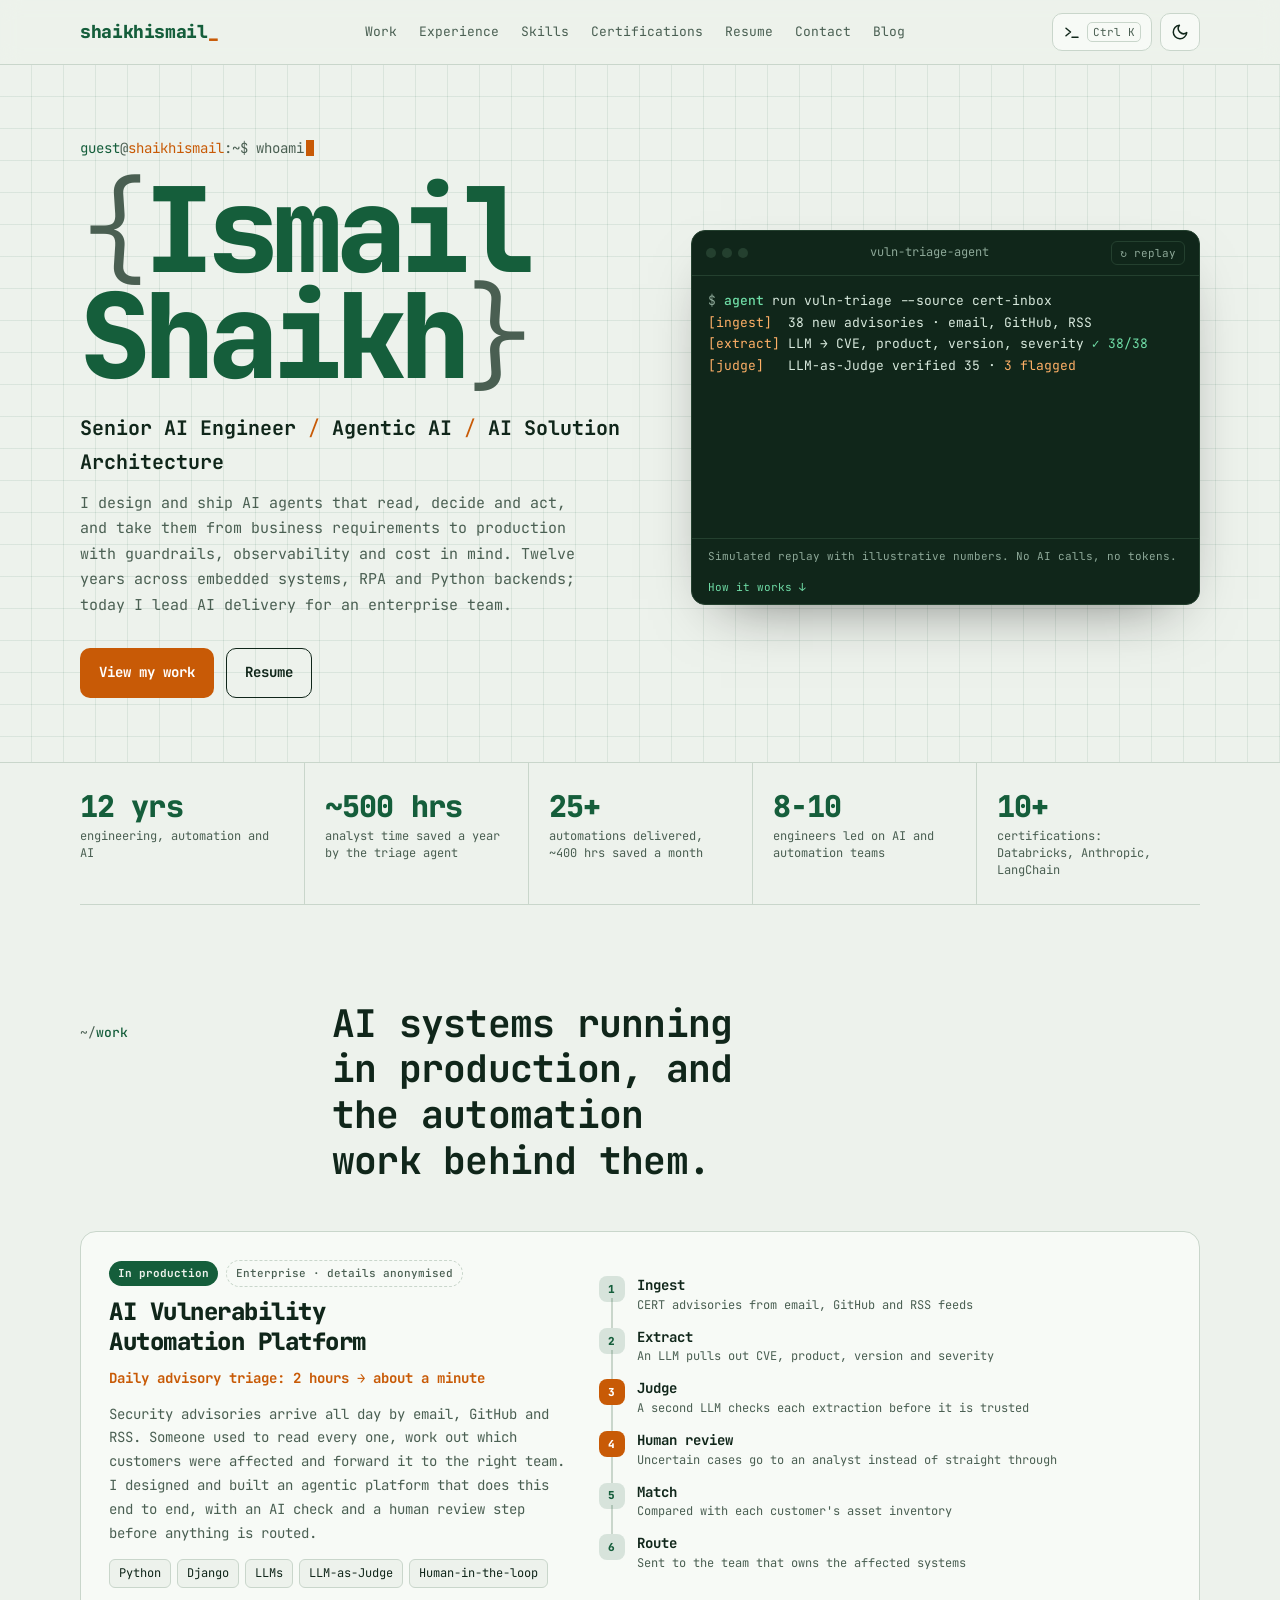
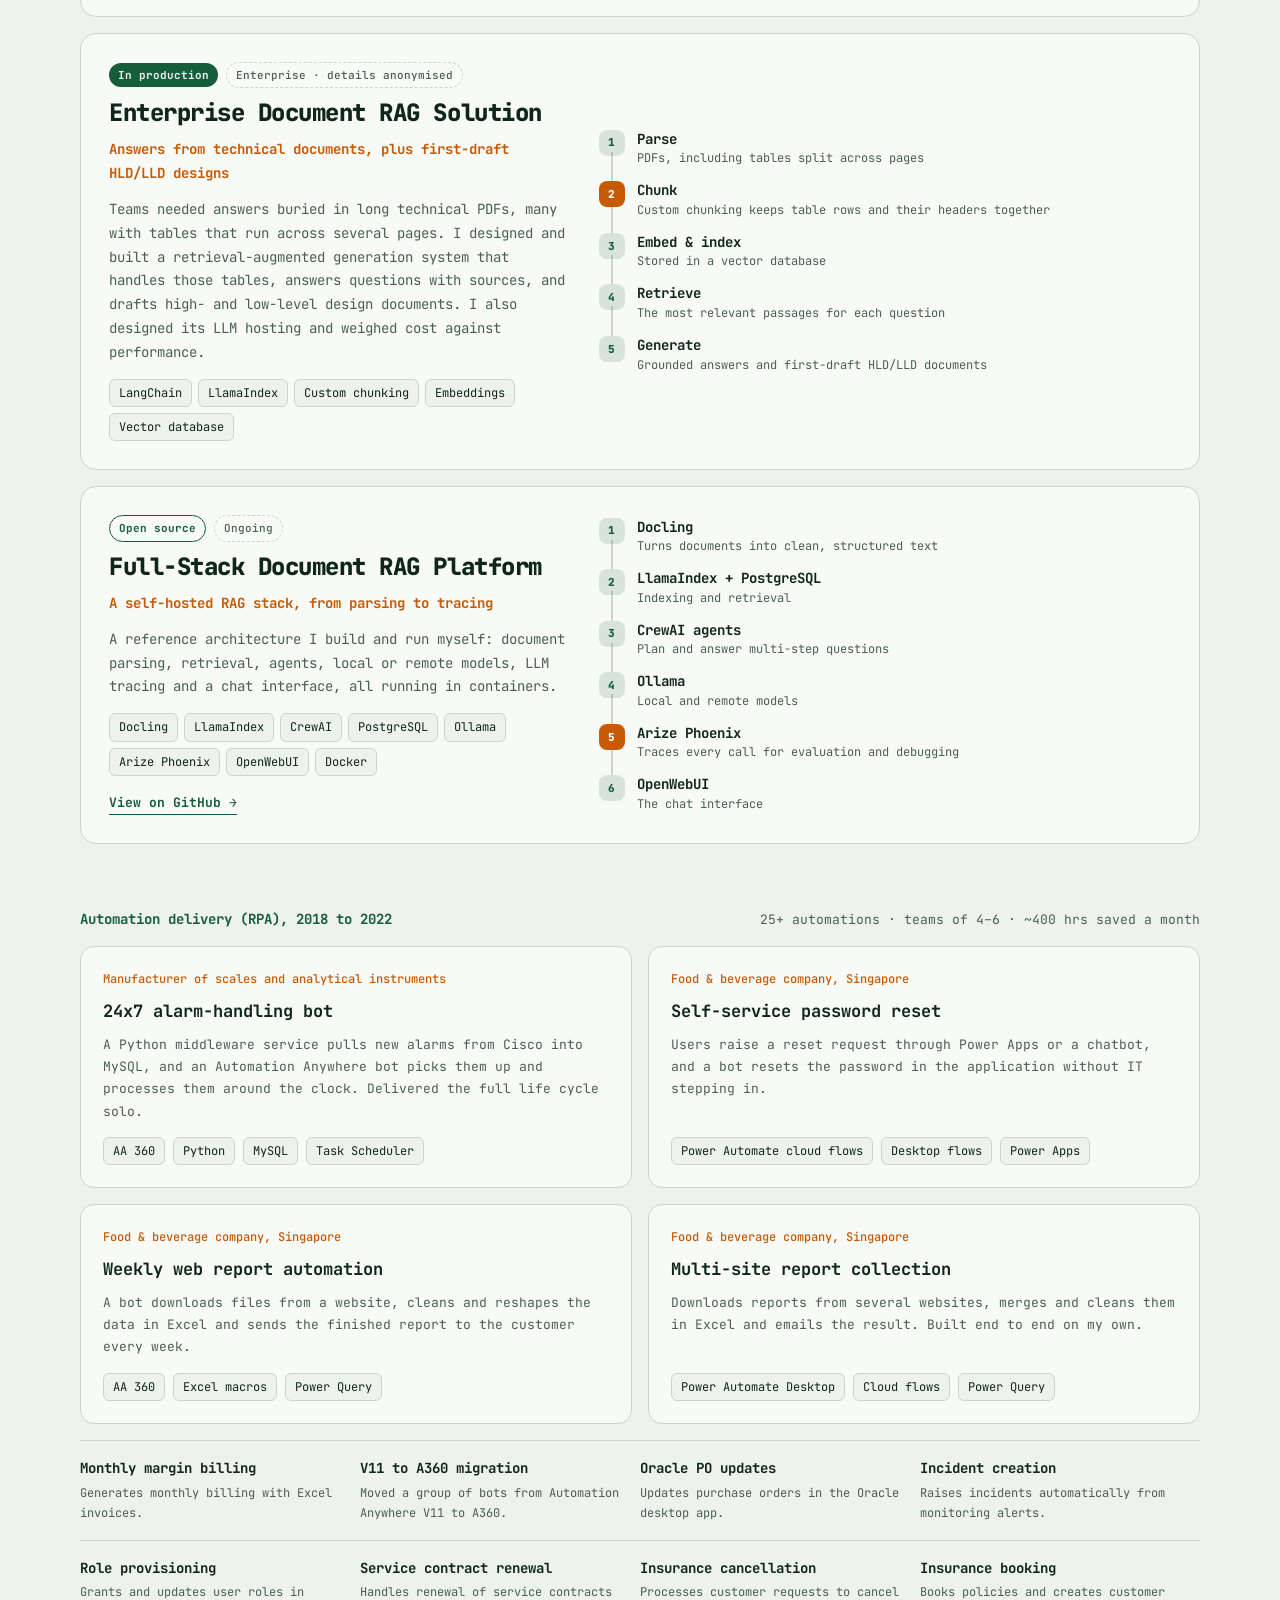
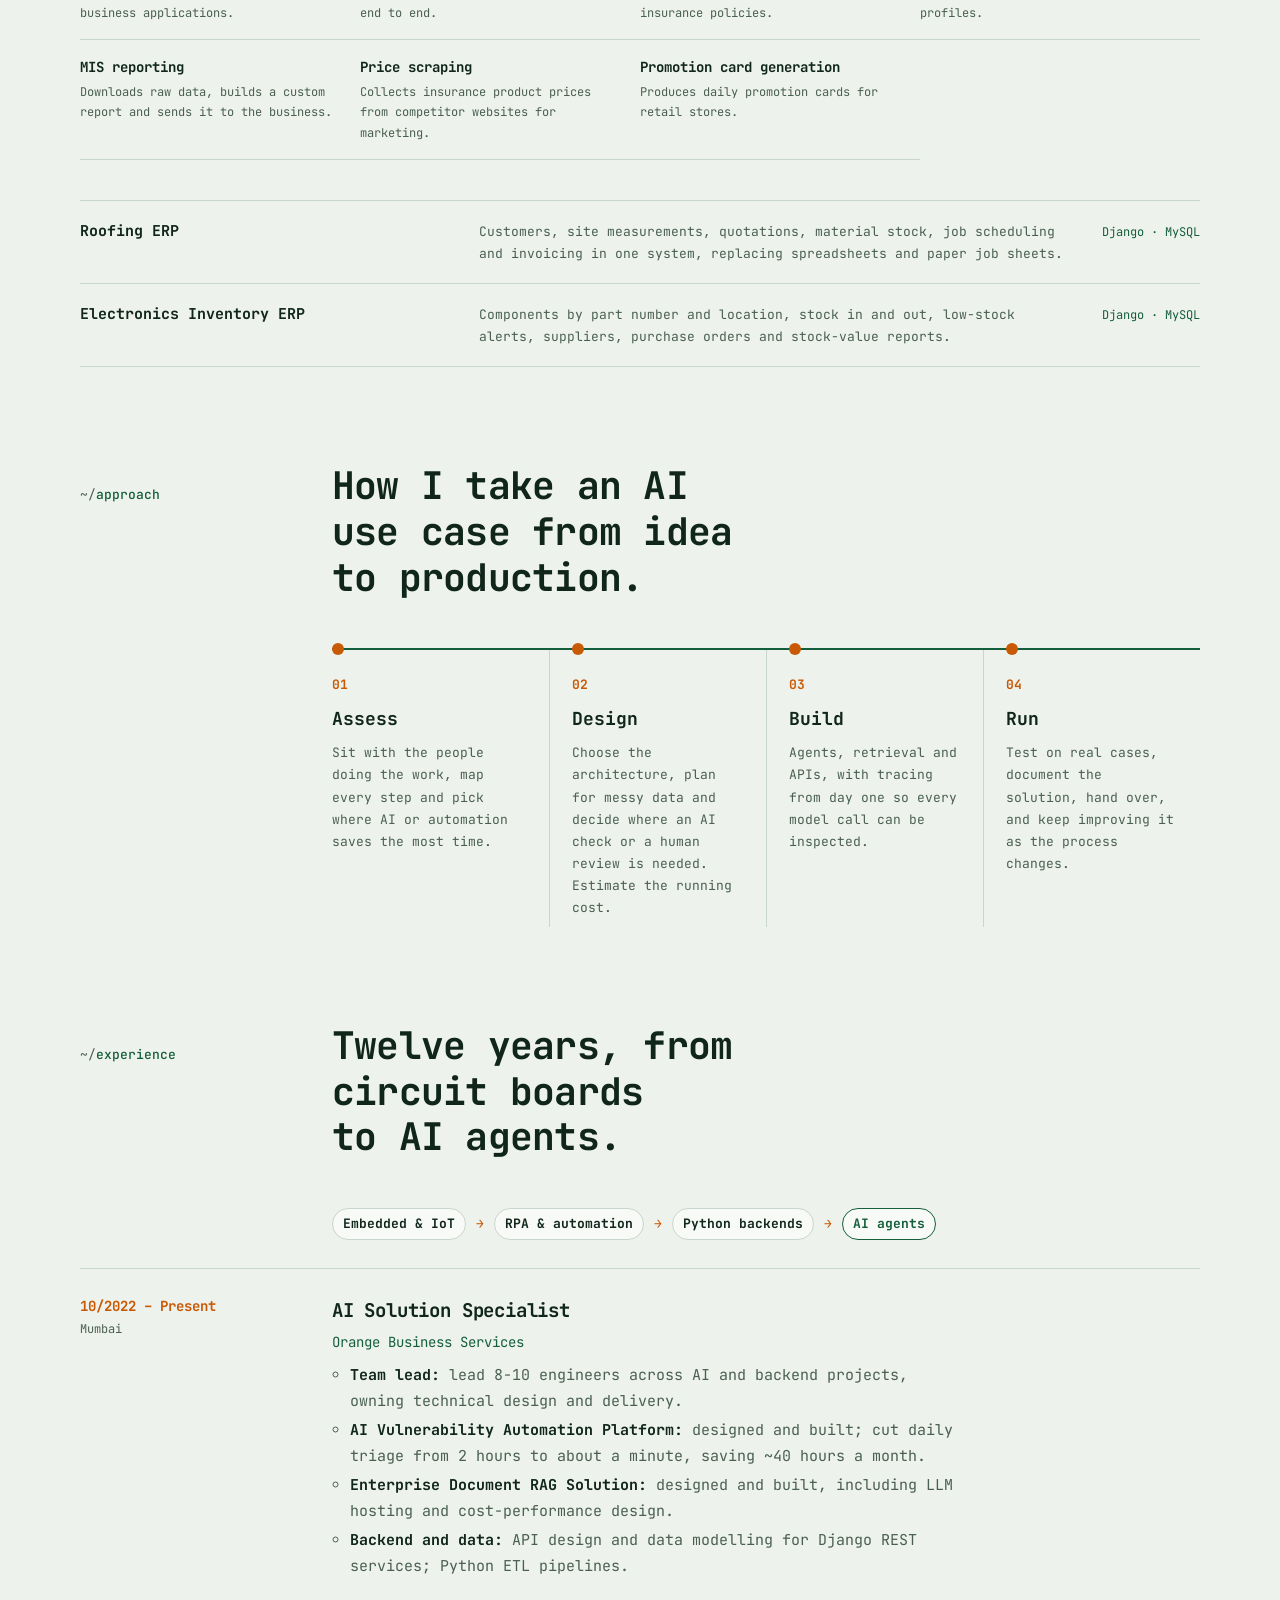
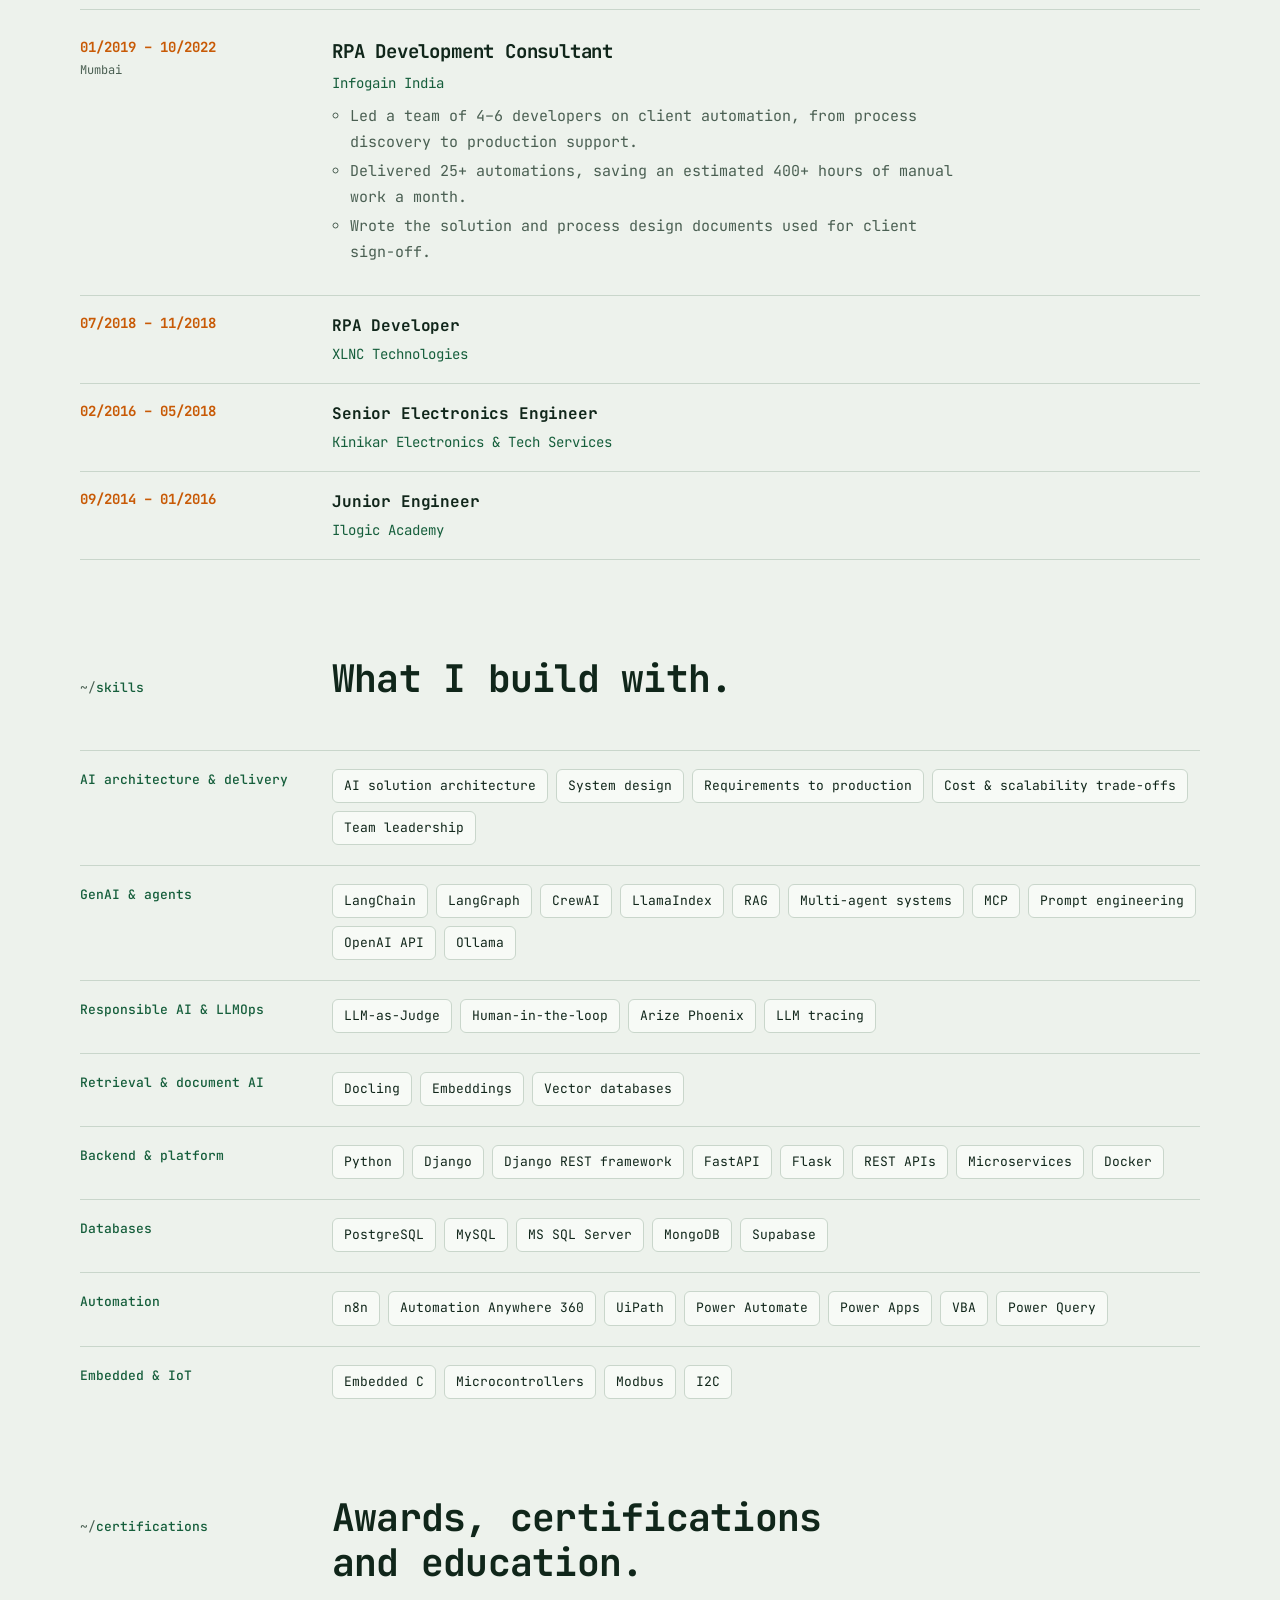
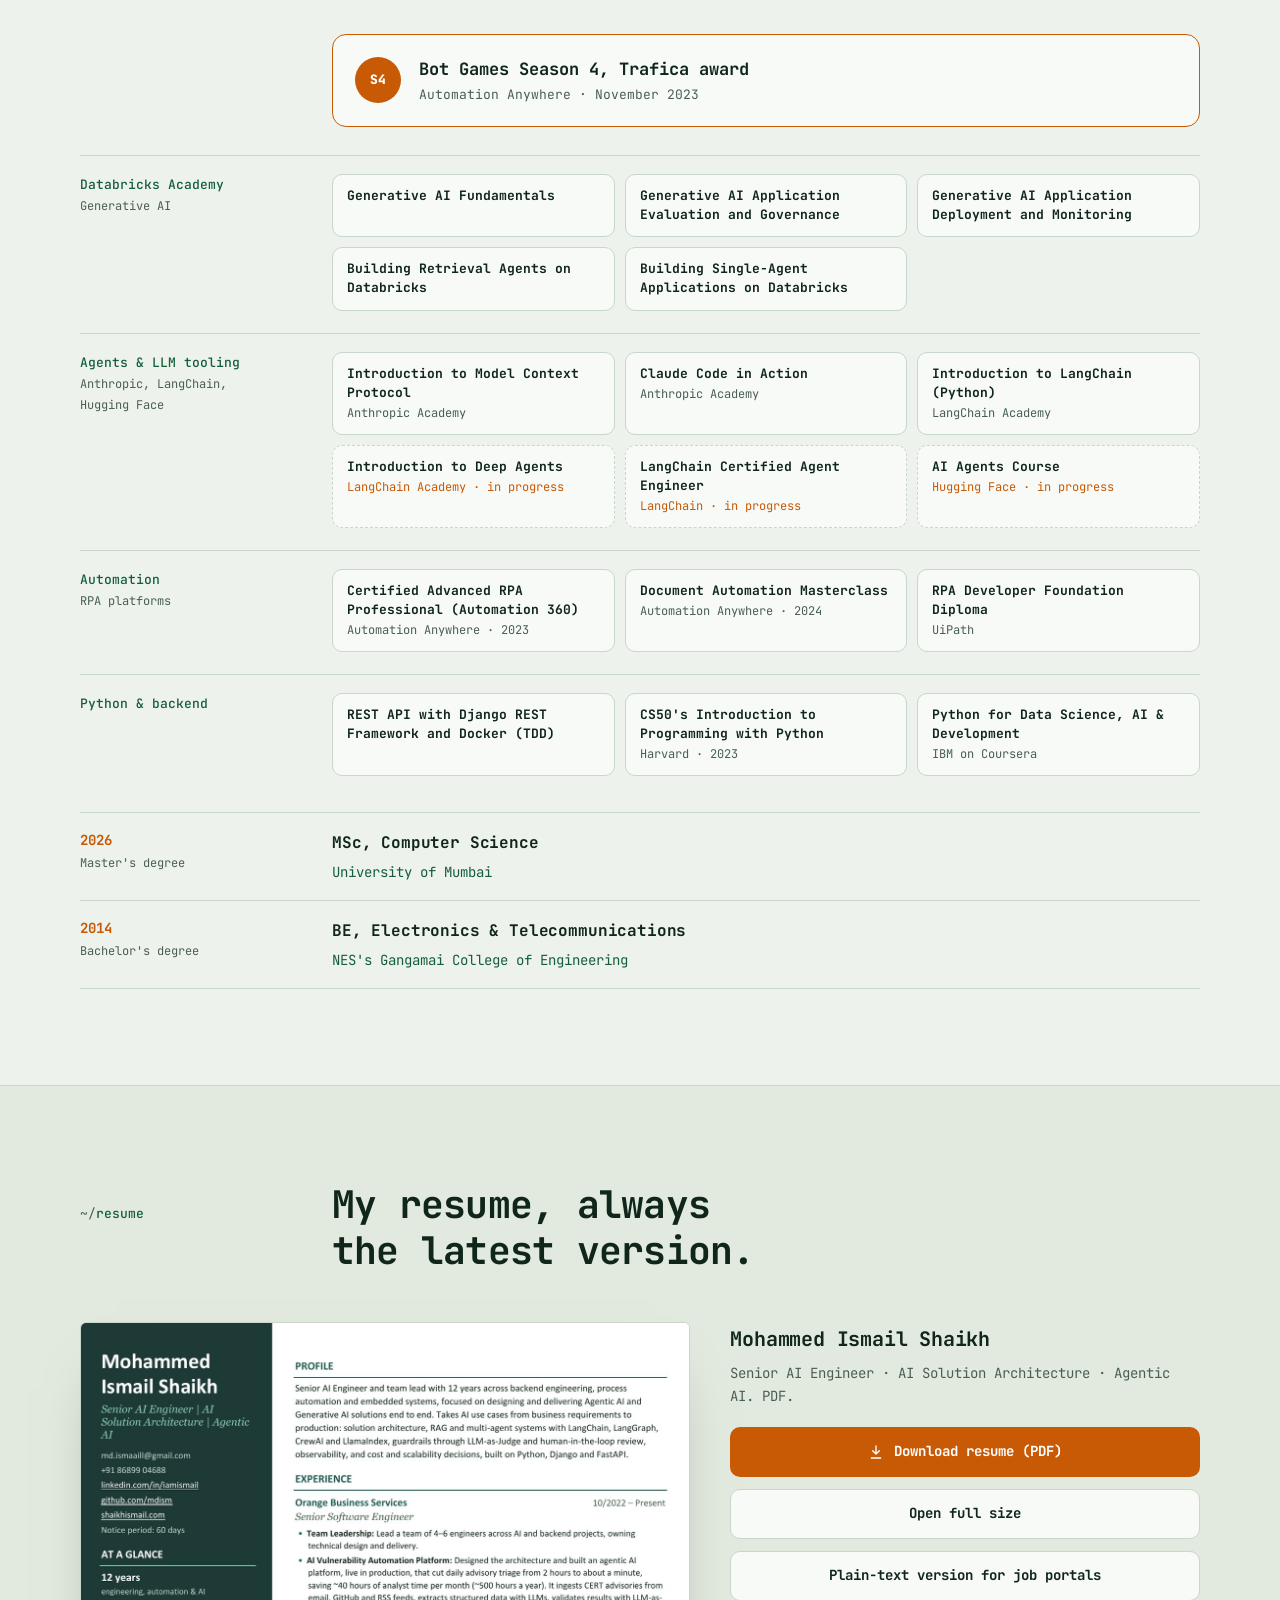
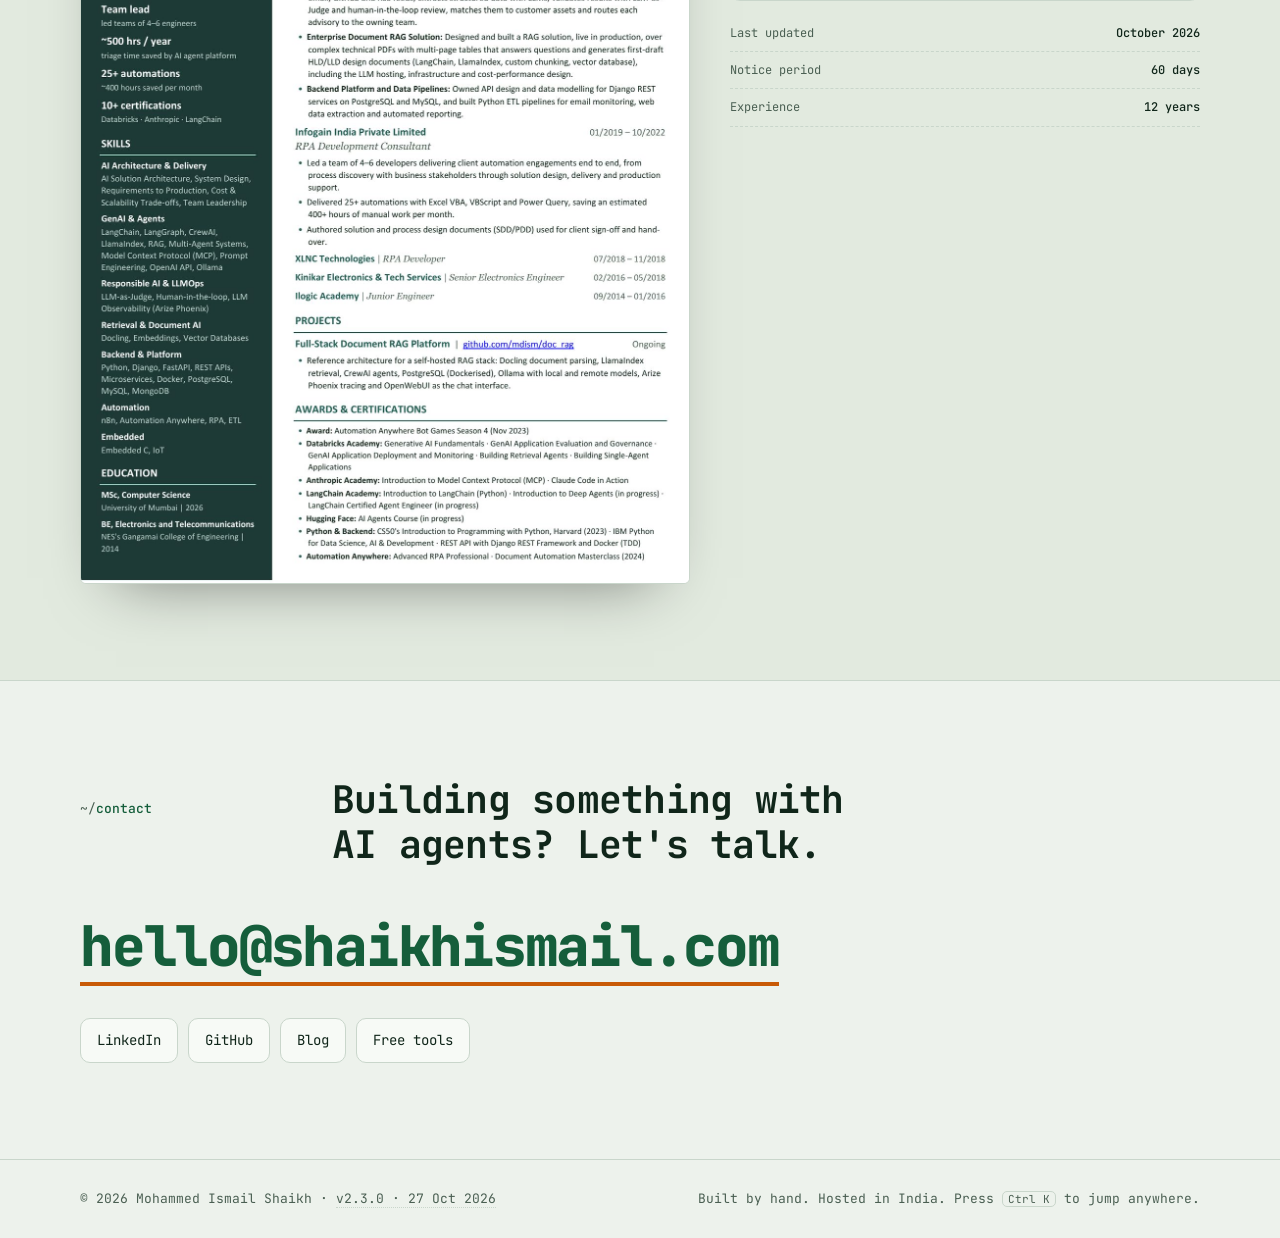
==== commit 4b072f9e: "update" ====
--- a/site/index.html
+++ b/site/index.html
@@ -128,7 +128,7 @@
       <li><b>12 yrs</b><span>engineering, automation and AI</span></li>
       <li><b>~500 hrs</b><span>analyst time saved a year by the triage agent</span></li>
       <li><b>25+</b><span>automations delivered, ~400 hrs saved a month</span></li>
-      <li><b>4–6</b><span>engineers led on AI and automation teams</span></li>
+      <li><b>8-10</b><span>engineers led on AI and automation teams</span></li>
       <li><b>10+</b><span>certifications: Databricks, Anthropic, LangChain</span></li>
     </ul>
   </div>
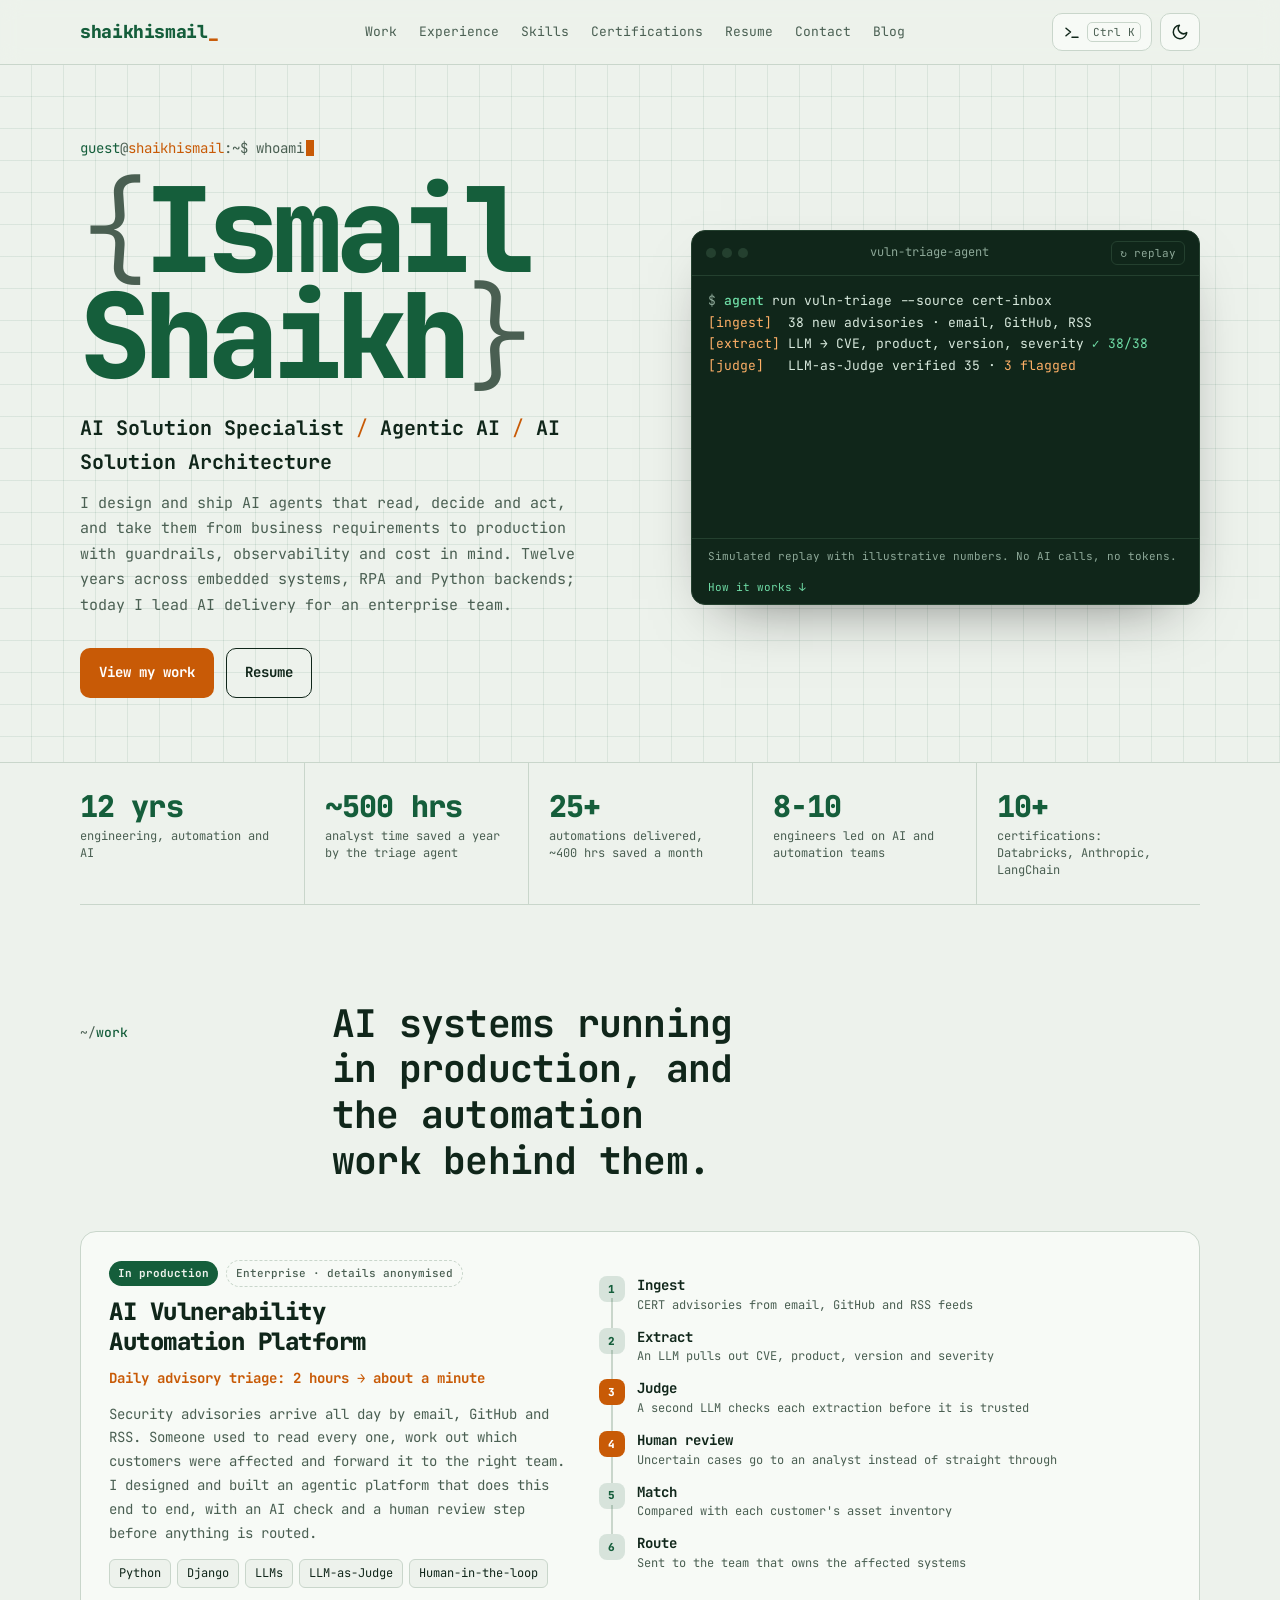
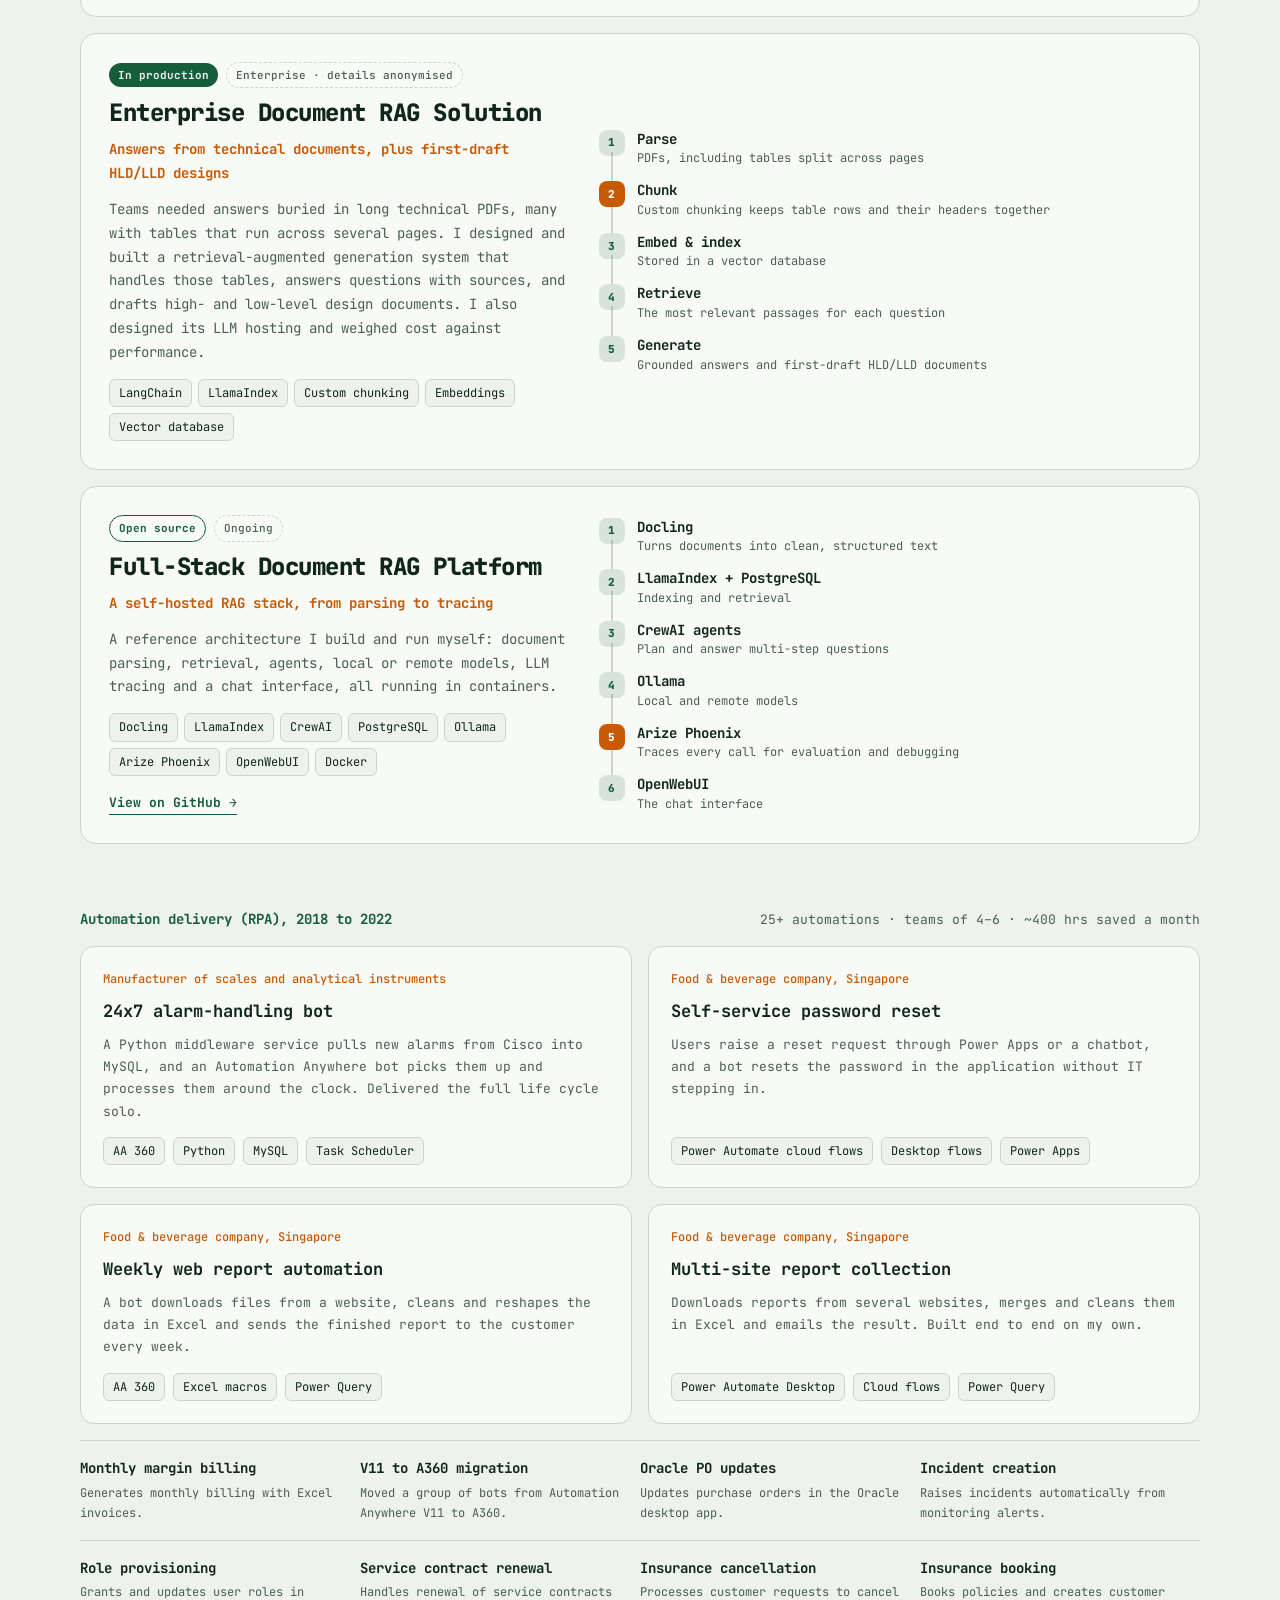
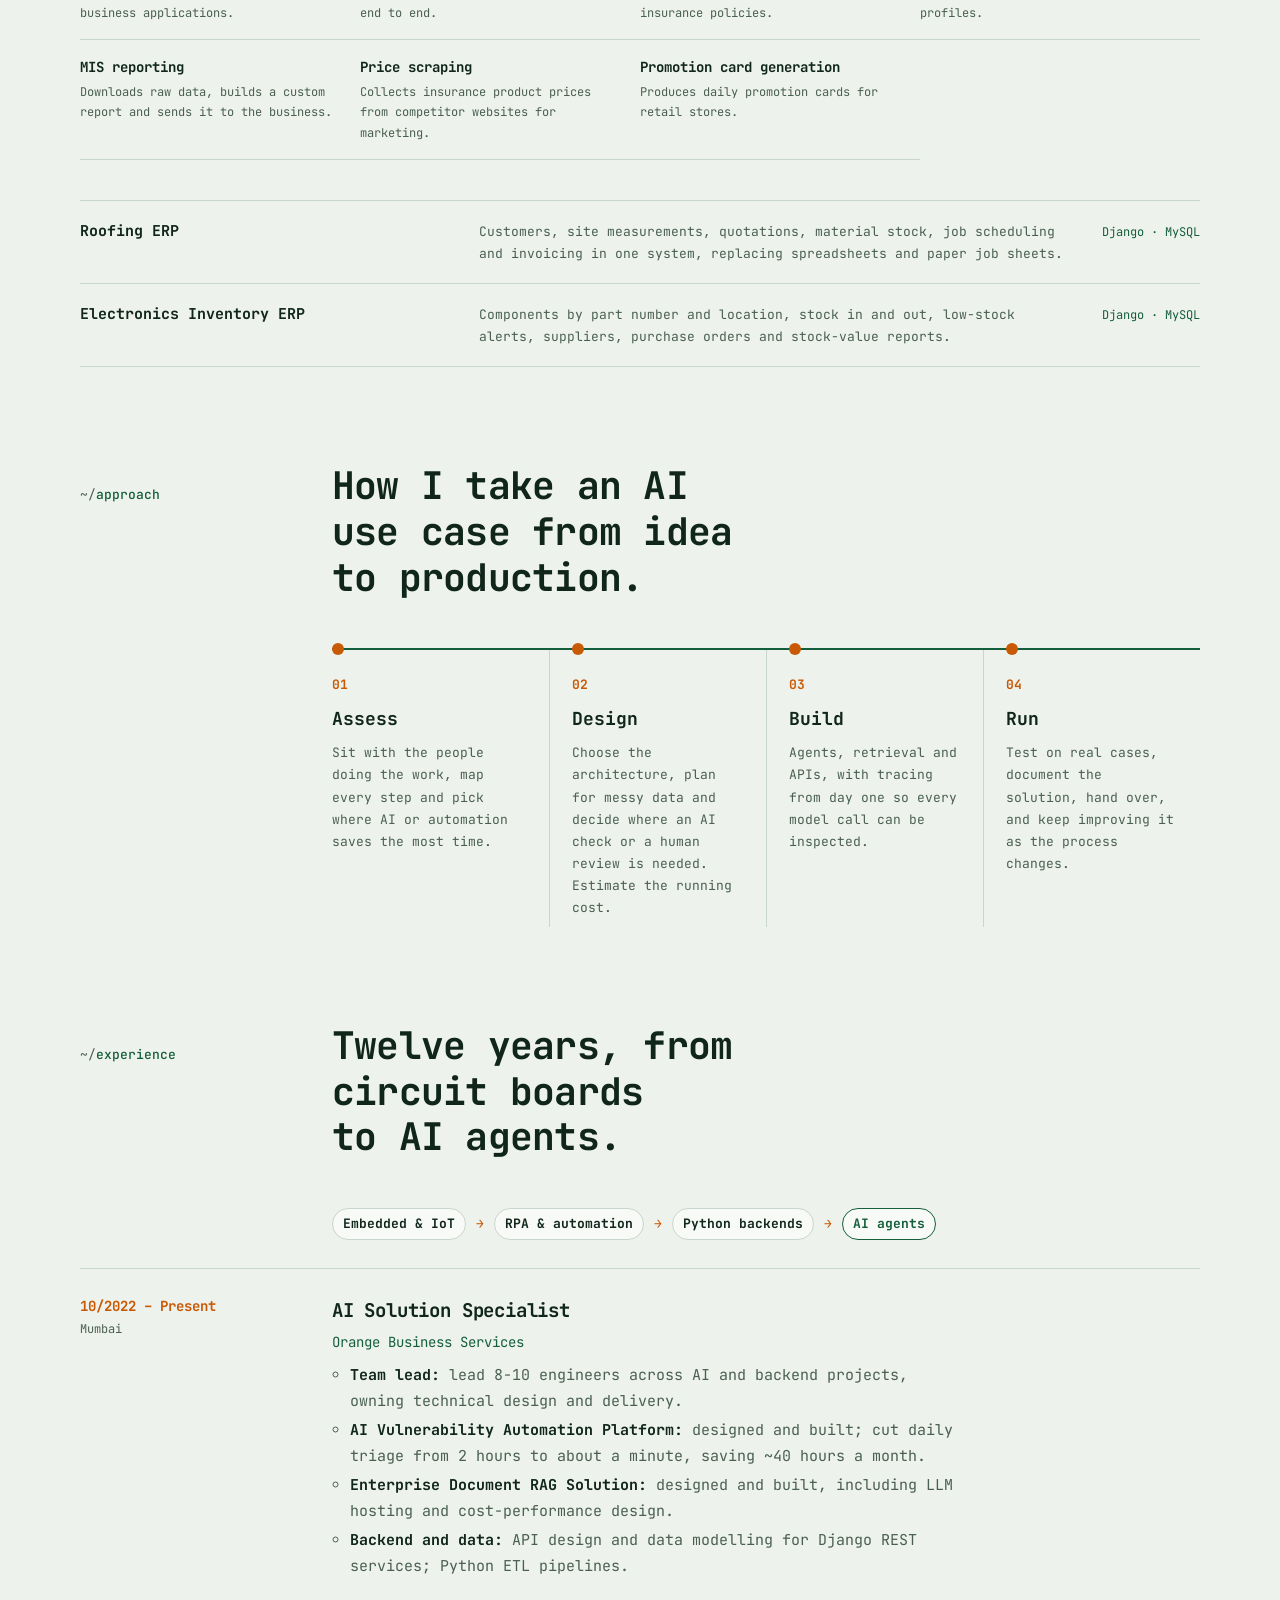
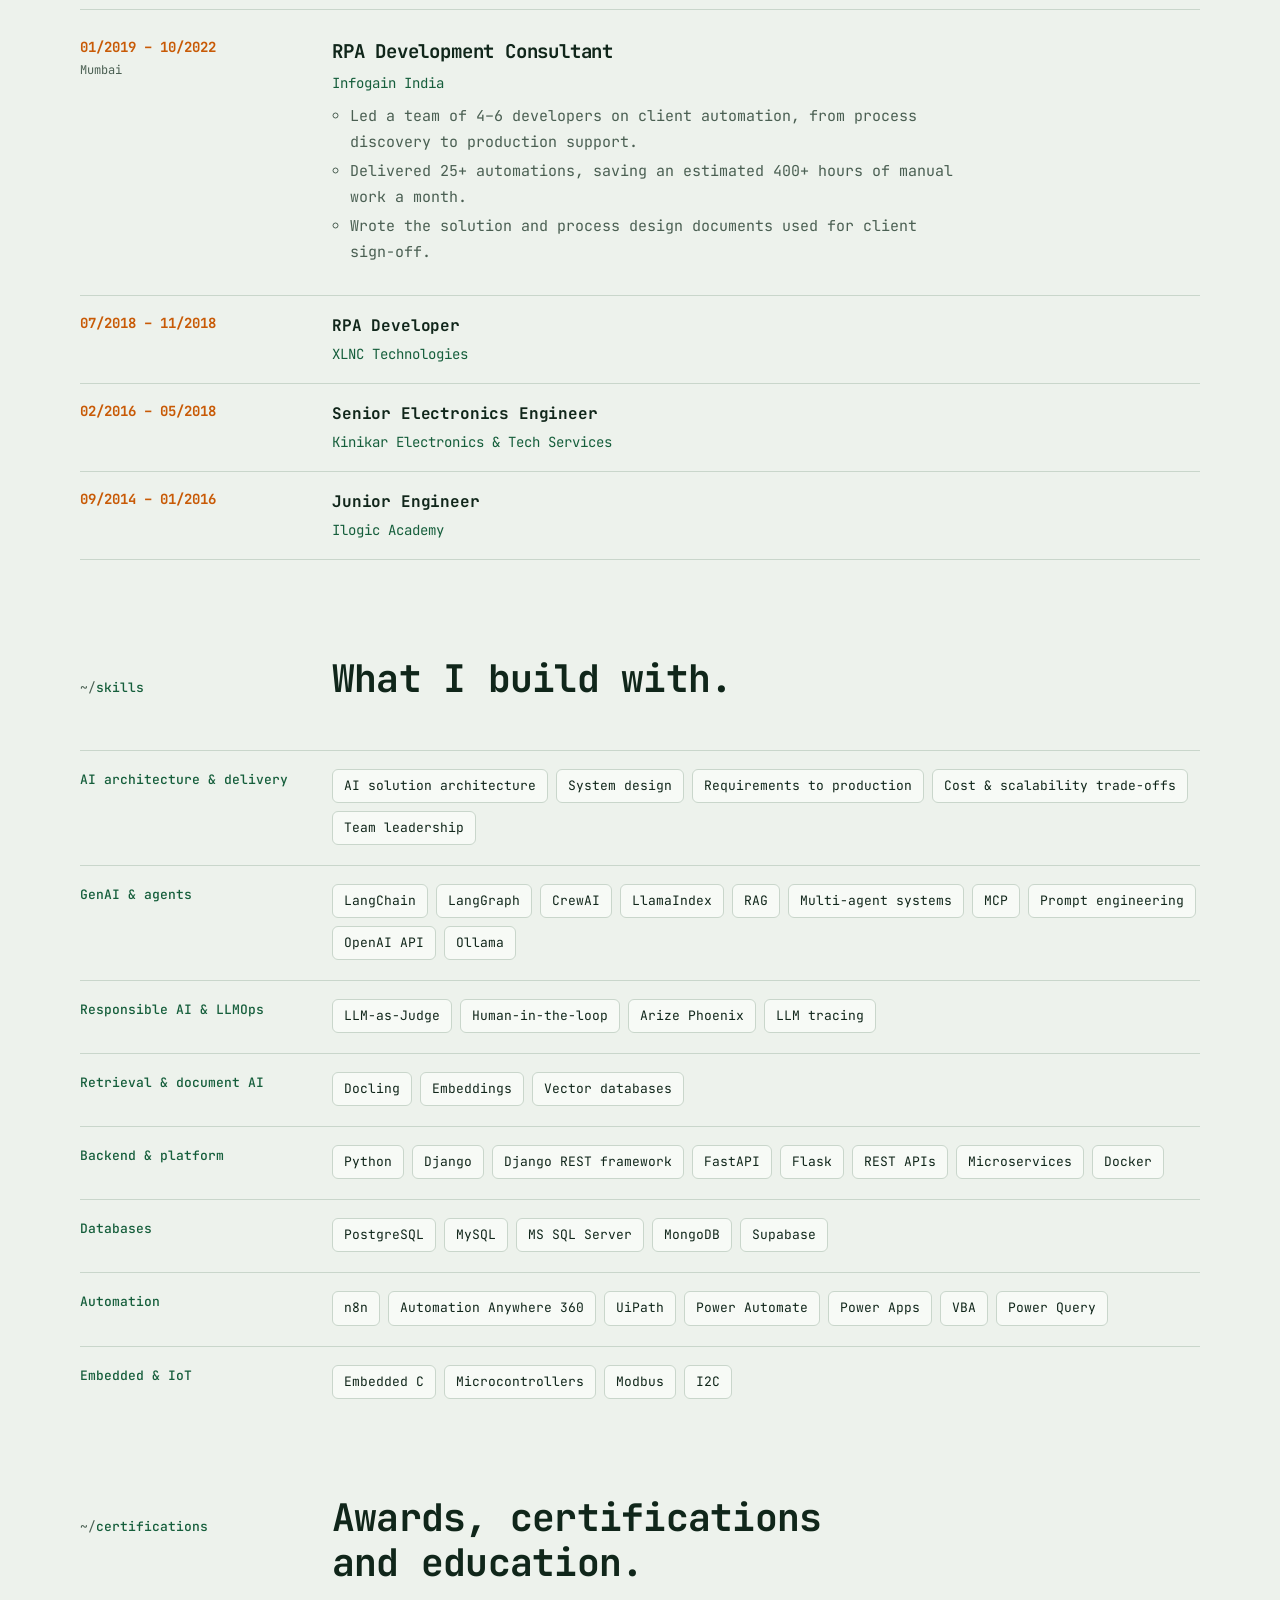
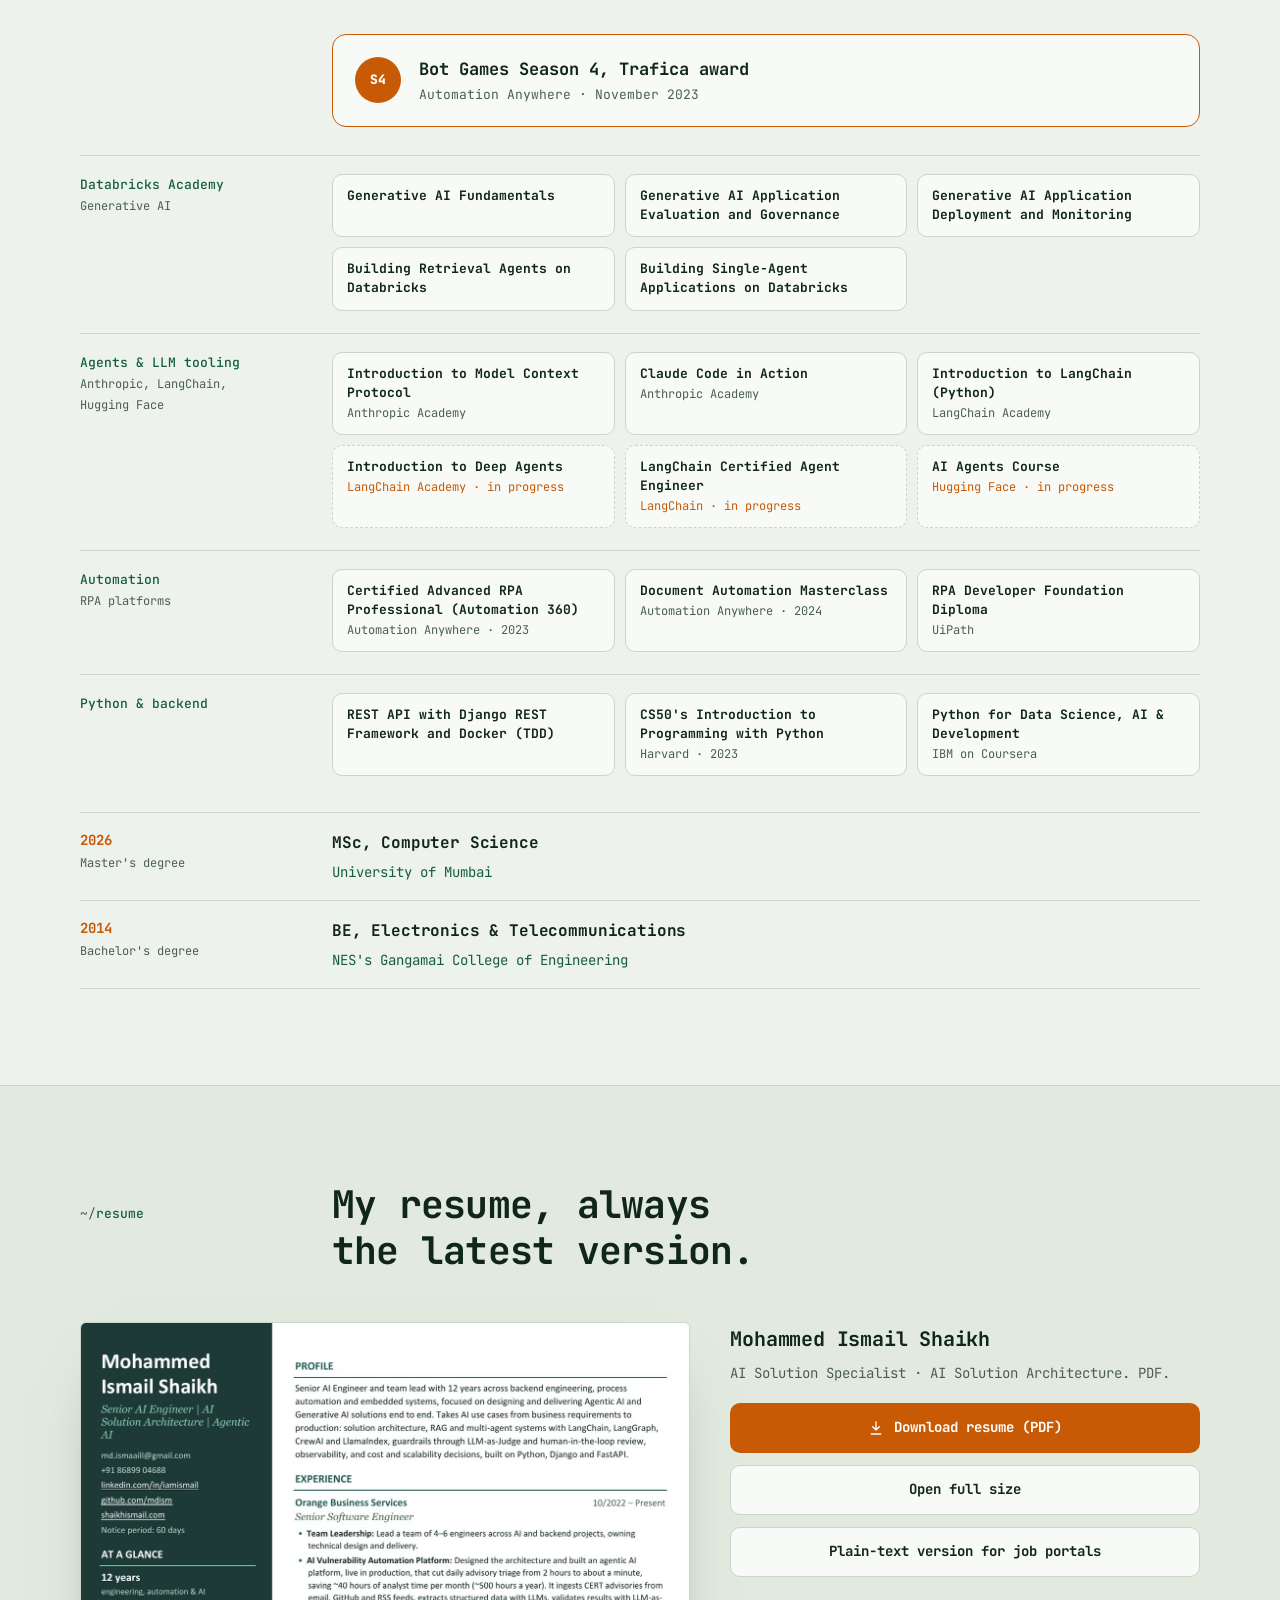
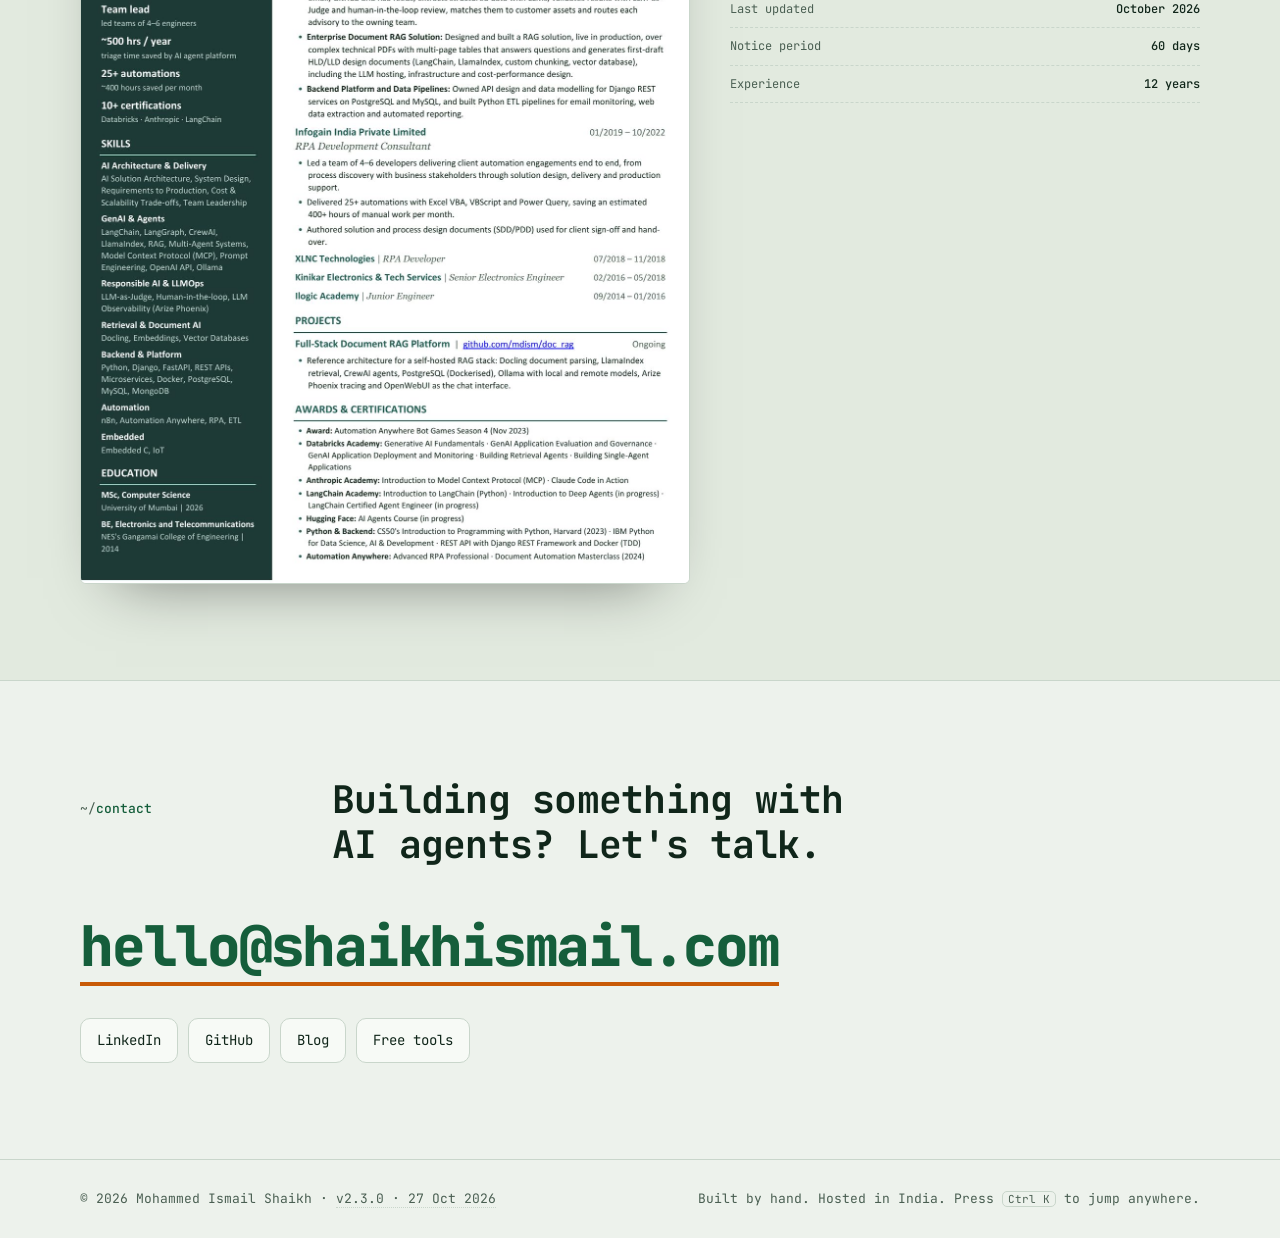
==== commit 7894dc28: "upadted" ====
--- a/site/index.html
+++ b/site/index.html
@@ -3,14 +3,14 @@
 <head>
 <meta charset="UTF-8">
 <meta name="viewport" content="width=device-width, initial-scale=1, viewport-fit=cover">
-<title>Ismail Shaikh — Senior AI Engineer, Agentic AI &amp; AI Solution Architecture</title>
+<title>Ismail Shaikh — AI Solution Specialist &amp; AI Solution Architecture</title>
 <meta name="claude:viewport-fit-sides" content="cover">
-<meta name="description" content="Mohammed Ismail Shaikh is a Senior AI Engineer and team lead in Mumbai who designs and delivers agentic AI, RAG and automation systems from requirements to production.">
+<meta name="description" content="Mohammed Ismail Shaikh is a AI Solution Specialist and team lead in Mumbai who designs and delivers agentic AI, RAG and automation systems from requirements to production.">
 <link rel="canonical" href="https://shaikhismail.com/">
 <meta property="og:type" content="profile">
 <meta property="og:url" content="https://shaikhismail.com/">
-<meta property="og:title" content="Ismail Shaikh — Senior AI Engineer">
-<meta property="og:description" content="Agentic AI, RAG and AI solution architecture. 12 years across embedded systems, RPA and Python backends.">
+<meta property="og:title" content="Ismail Shaikh — AI Solution Specialist">
+<meta property="og:description" content="AI Solution Specialist, Agentic AI, RAG and AI solution architecture. 12 years across embedded systems, RPA and Python backends.">
 <meta property="og:image" content="https://shaikhismail.com/assets/img/og.png">
 <meta property="og:image:width" content="1200">
 <meta property="og:image:height" content="630">
@@ -35,11 +35,11 @@
   "@type": "Person",
   "name": "Mohammed Ismail Shaikh",
   "alternateName": "Ismail Shaikh",
-  "jobTitle": "Senior AI Engineer",
+  "jobTitle": "AI Solution Specialist",
   "url": "https://shaikhismail.com/",
   "email": "mailto:hello@shaikhismail.com",
   "address": { "@type": "PostalAddress", "addressLocality": "Mumbai", "addressCountry": "IN" },
-  "knowsAbout": ["Agentic AI", "Generative AI", "Retrieval-Augmented Generation", "AI Solution Architecture", "LangChain", "LangGraph", "Python", "Robotic Process Automation"],
+  "knowsAbout": ["Agentic AI", "Generative AI", "Retrieval-Augmented Generation", AI Solution Specialist, "AI Solution Architecture", "LangChain", "LangGraph", "Python", "Robotic Process Automation"],
   "sameAs": ["https://github.com/mdism", "https://www.linkedin.com/in/iamismail"]
 }
 </script>
@@ -82,7 +82,7 @@
       <div>
         <div class="prompt" aria-hidden="true"><span class="u">guest</span>@<span class="d">shaikhismail</span>:~$ <span id="typed" data-text="whoami"></span><span class="caret"></span></div>
         <h1><span class="brace">{</span>Ismail<br>Shaikh<span class="brace">}</span></h1>
-        <p class="role">Senior AI Engineer <span class="sep">/</span> Agentic AI <span class="sep">/</span> AI Solution Architecture</p>
+        <p class="role">AI Solution Specialist <span class="sep">/</span> Agentic AI <span class="sep">/</span> AI Solution Architecture</p>
         <p class="intro">I design and ship AI agents that read, decide and act, and take them from business requirements to production with guardrails, observability and cost in mind. Twelve years across embedded systems, RPA and Python backends; today I lead AI delivery for an enterprise team.</p>
         <div class="cta-row">
           <a href="#work" class="btn btn-primary">View my work</a>
@@ -408,17 +408,17 @@
       </div>
       <div class="resume-grid">
         <a class="resume-sheet" href="resume/Mohammed-Ismail-Shaikh_Senior-AI-Engineer.pdf" target="_blank" rel="noopener" aria-label="Open the full resume PDF">
-          <img src="assets/img/resume-preview.jpg" width="1240" height="1753" alt="Resume of Mohammed Ismail Shaikh, Senior AI Engineer: profile, experience, skills, certifications and education" loading="lazy">
+          <img src="assets/img/resume-preview.jpg" width="1240" height="1753" alt="Resume of Mohammed Ismail Shaikh, AI Solution Specialist: profile, experience, skills, certifications and education" loading="lazy">
         </a>
         <div class="resume-side">
           <h3>Mohammed Ismail Shaikh</h3>
-          <p>Senior AI Engineer · AI Solution Architecture · Agentic AI. PDF.</p>
+          <p>AI Solution Specialist · AI Solution Architecture. PDF.</p>
           <div class="cta-row">
             <a class="btn btn-primary" href="resume/Mohammed-Ismail-Shaikh_Senior-AI-Engineer.pdf" download>
               <svg viewBox="0 0 24 24" fill="none" stroke="currentColor" stroke-width="2" stroke-linecap="round" stroke-linejoin="round"><path d="M12 3v12M7 10l5 5 5-5M5 21h14"/></svg>Download resume (PDF)
             </a>
-            <a class="btn btn-quiet" href="resume/Mohammed-Ismail-Shaikh_Senior-AI-Engineer.pdf" target="_blank" rel="noopener">Open full size</a>
-            <a class="btn btn-quiet" href="resume/Mohammed-Ismail-Shaikh_Senior-AI-Engineer_ATS.pdf" download>Plain-text version for job portals</a>
+            <a class="btn btn-quiet" href="resume/Mohammed-Ismail-Shaikh_AI-Solution-Specialist.pdf" target="_blank" rel="noopener">Open full size</a>
+            <a class="btn btn-quiet" href="resume/Mohammed-Ismail-Shaikh_AI-Solution-Specialist_ATS.pdf" download>Plain-text version for job portals</a>
           </div>
           <div class="resume-meta">
             <div><span>Last updated</span><b>October 2026</b></div>
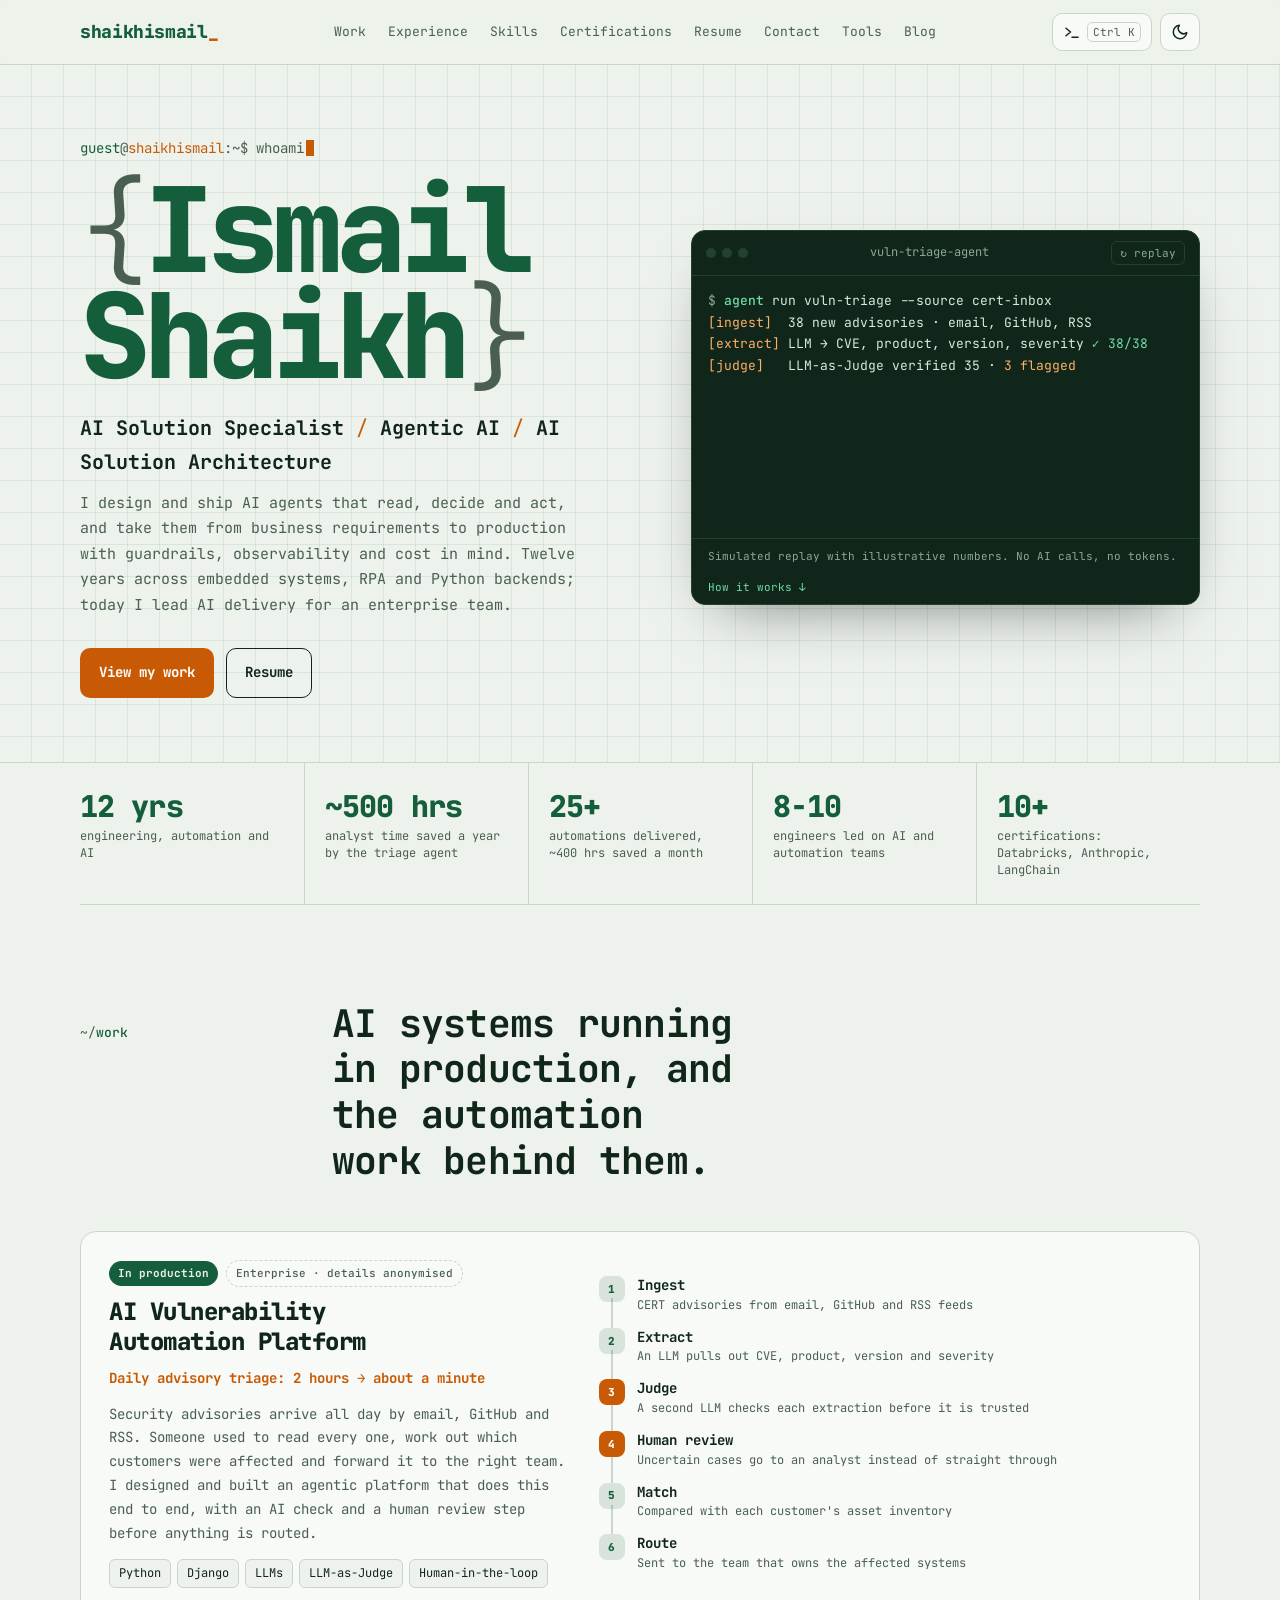
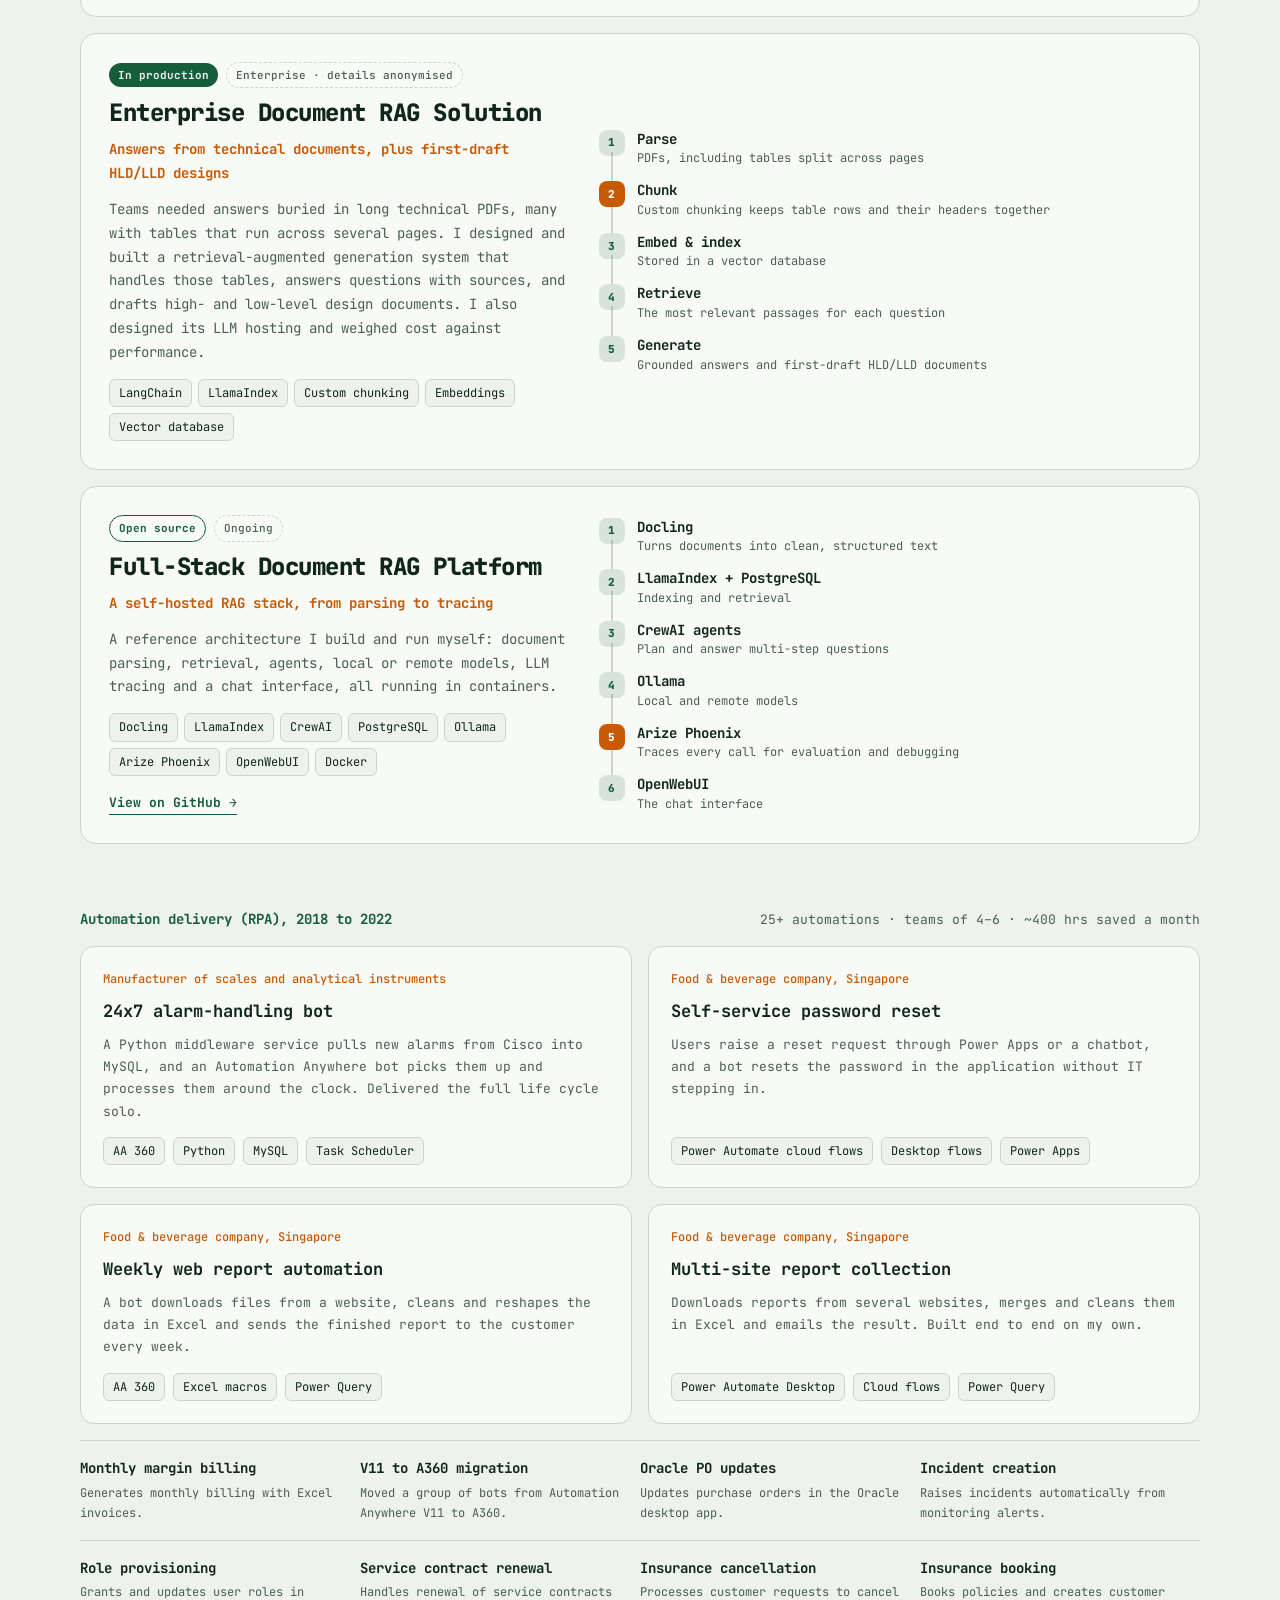
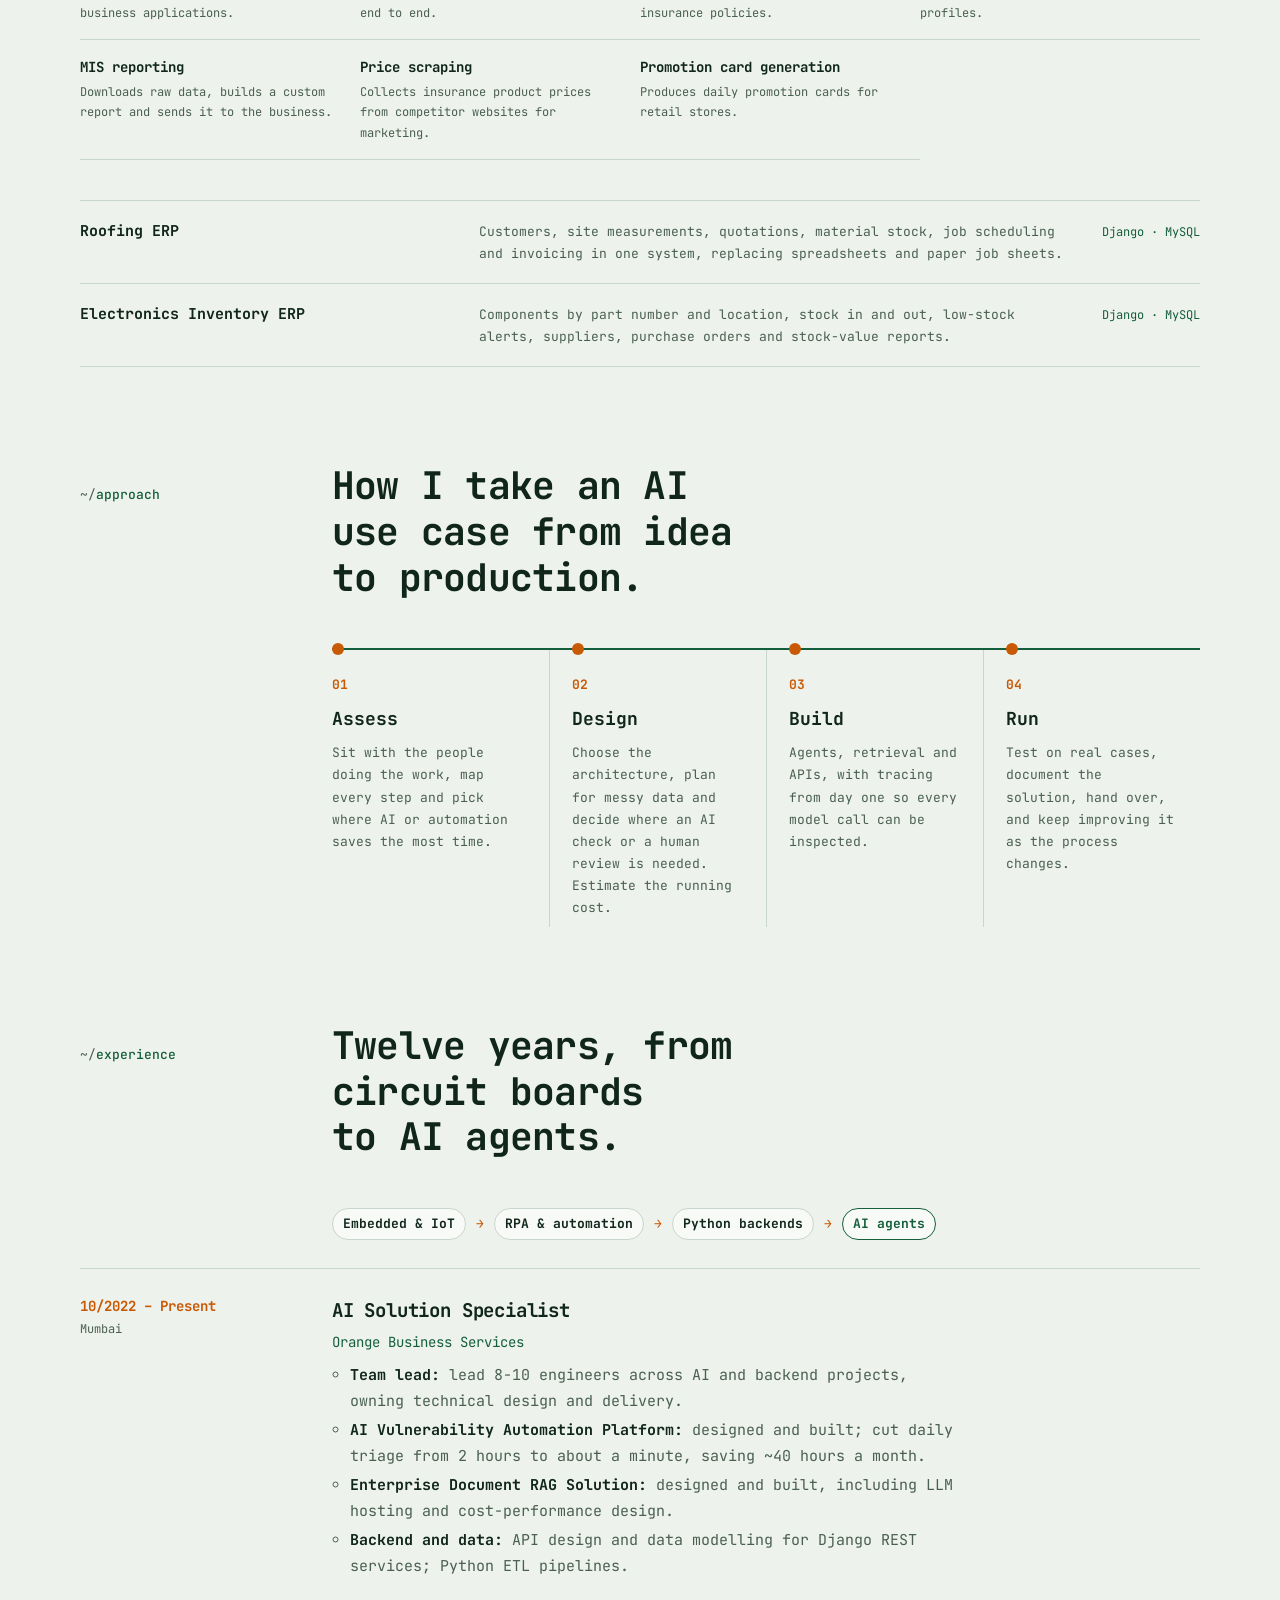
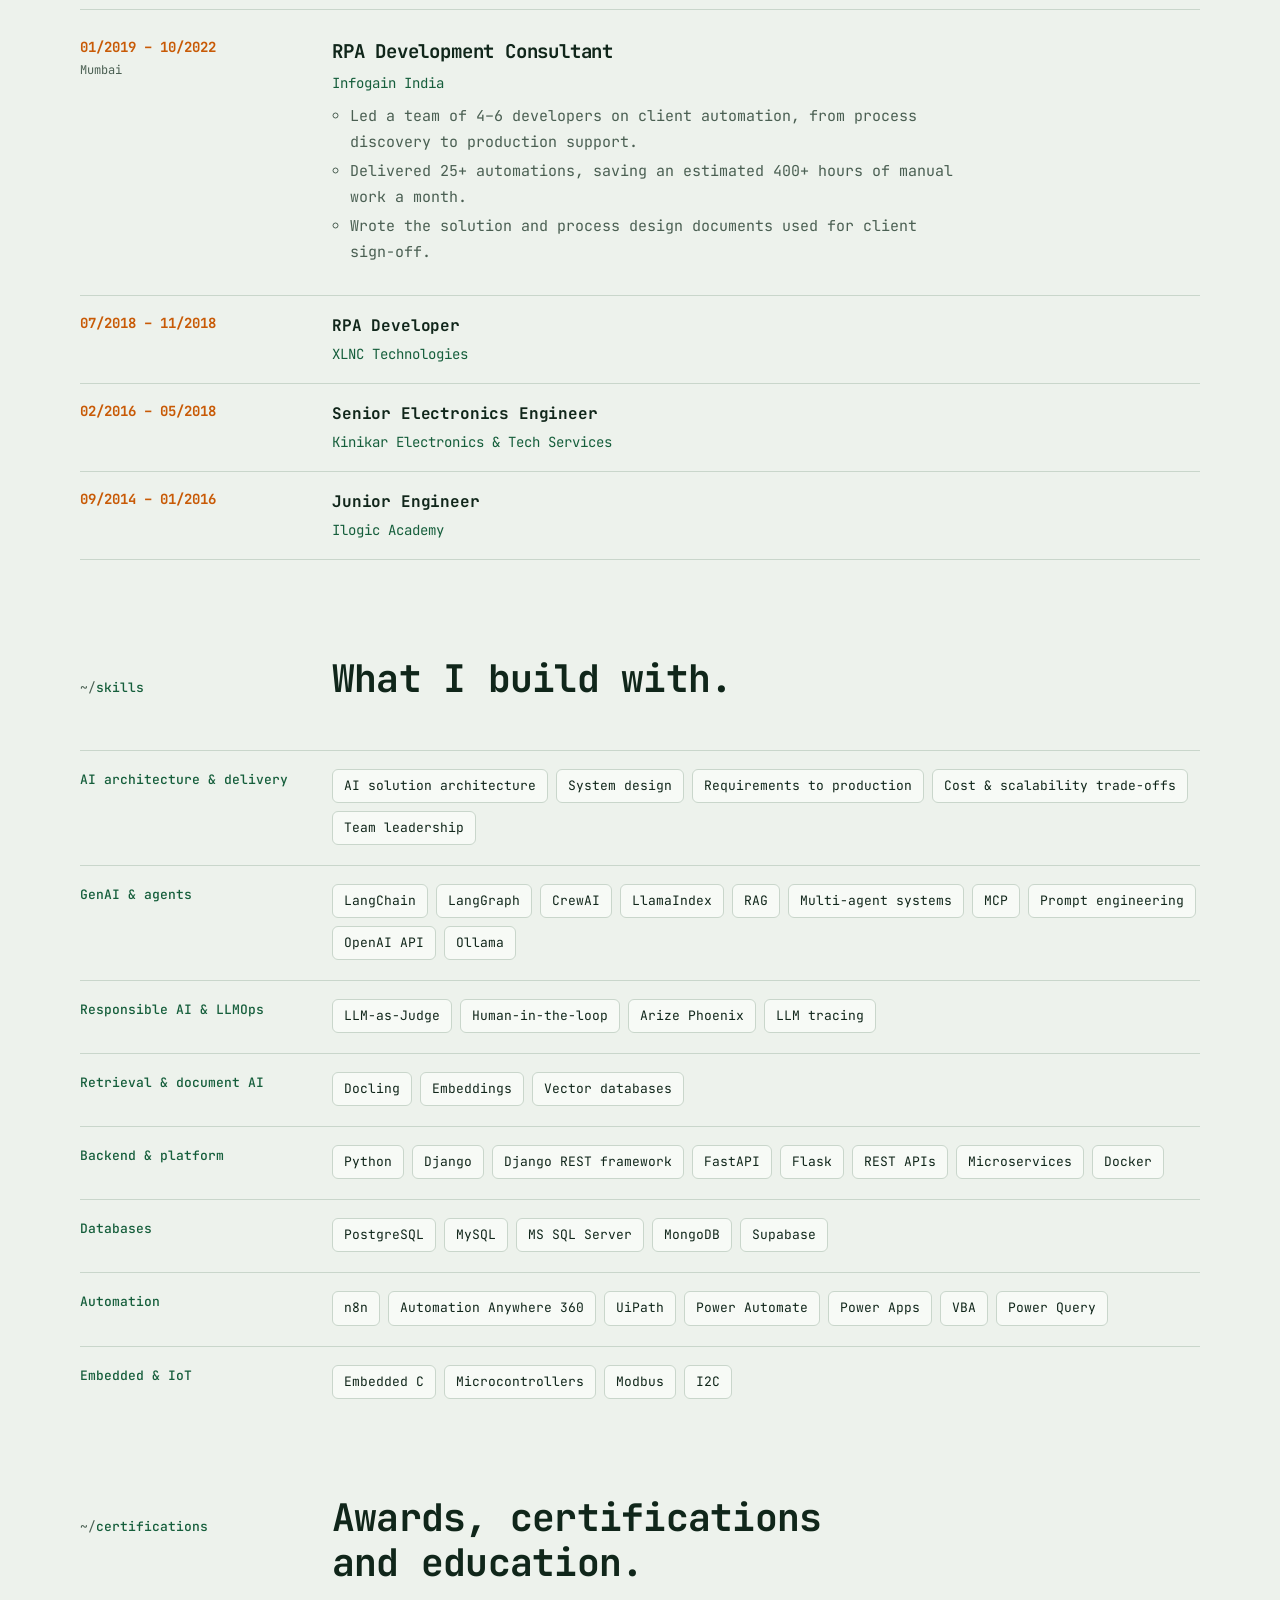
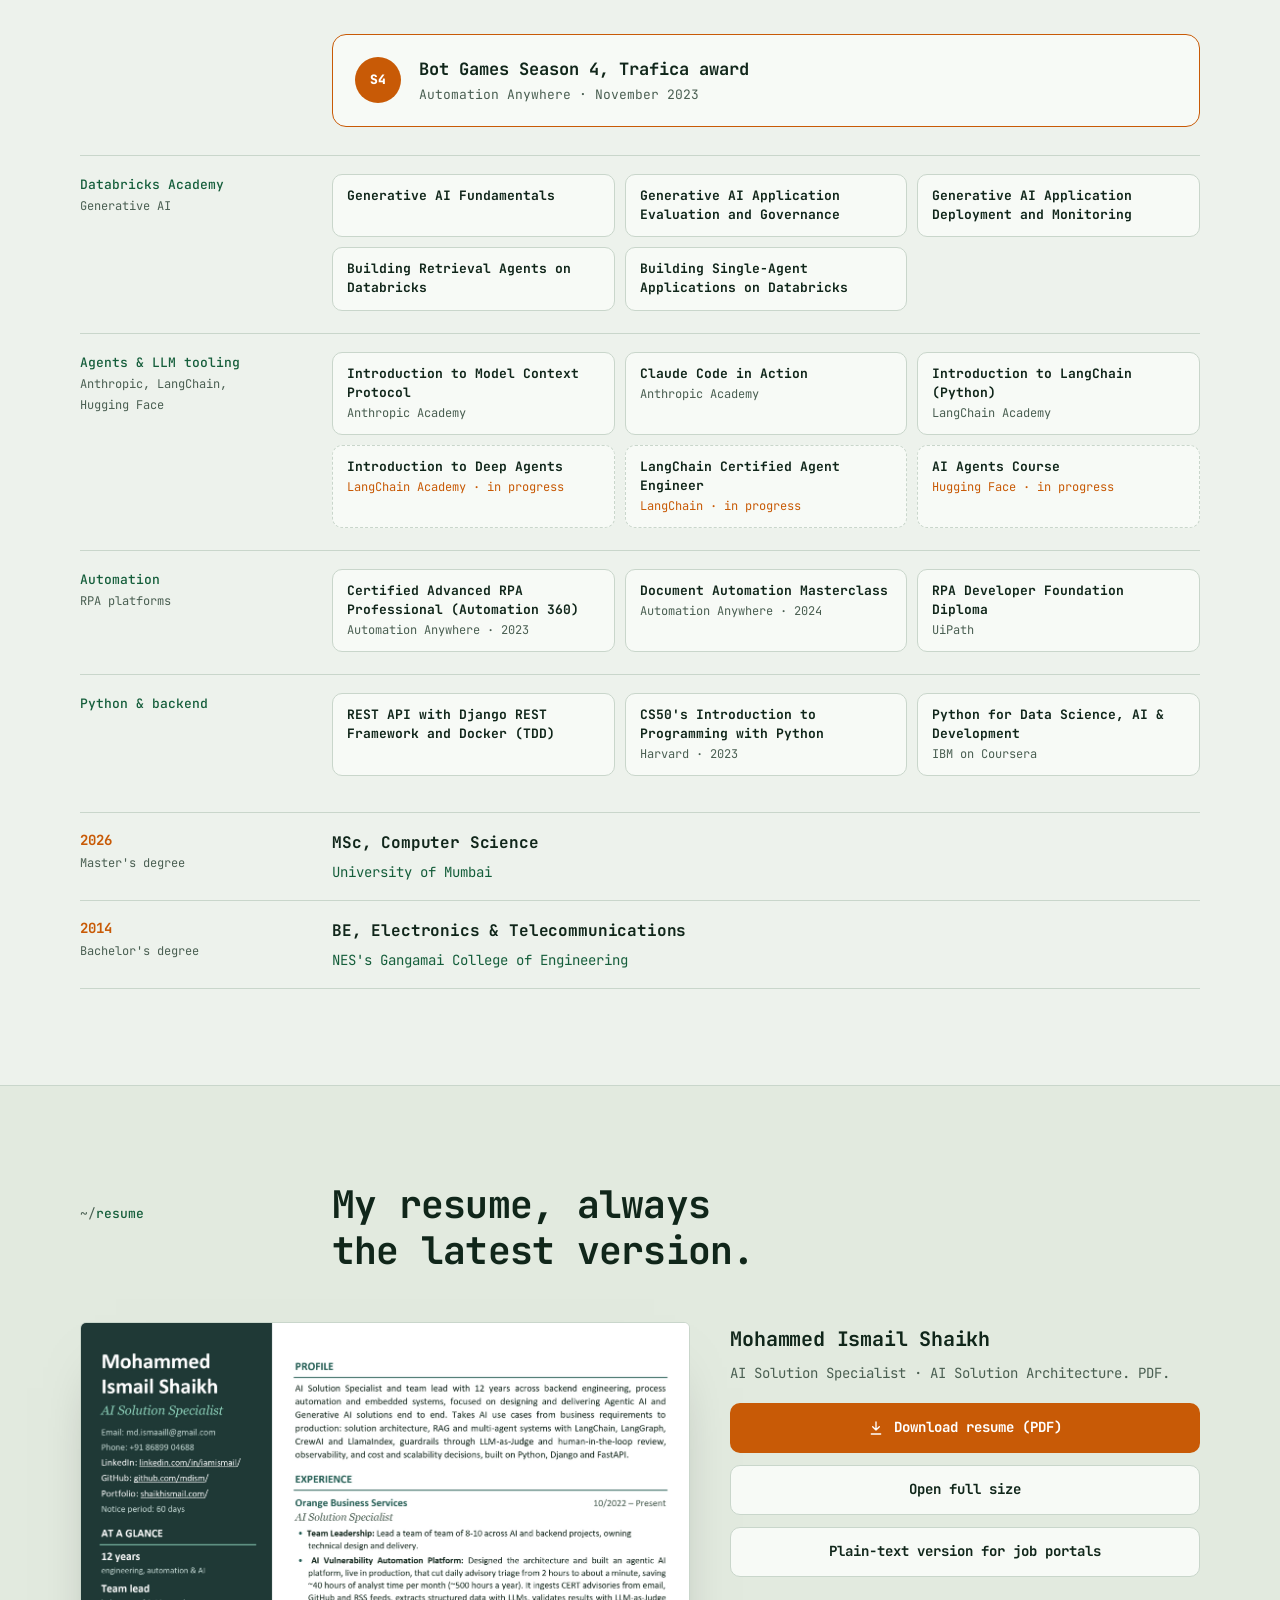
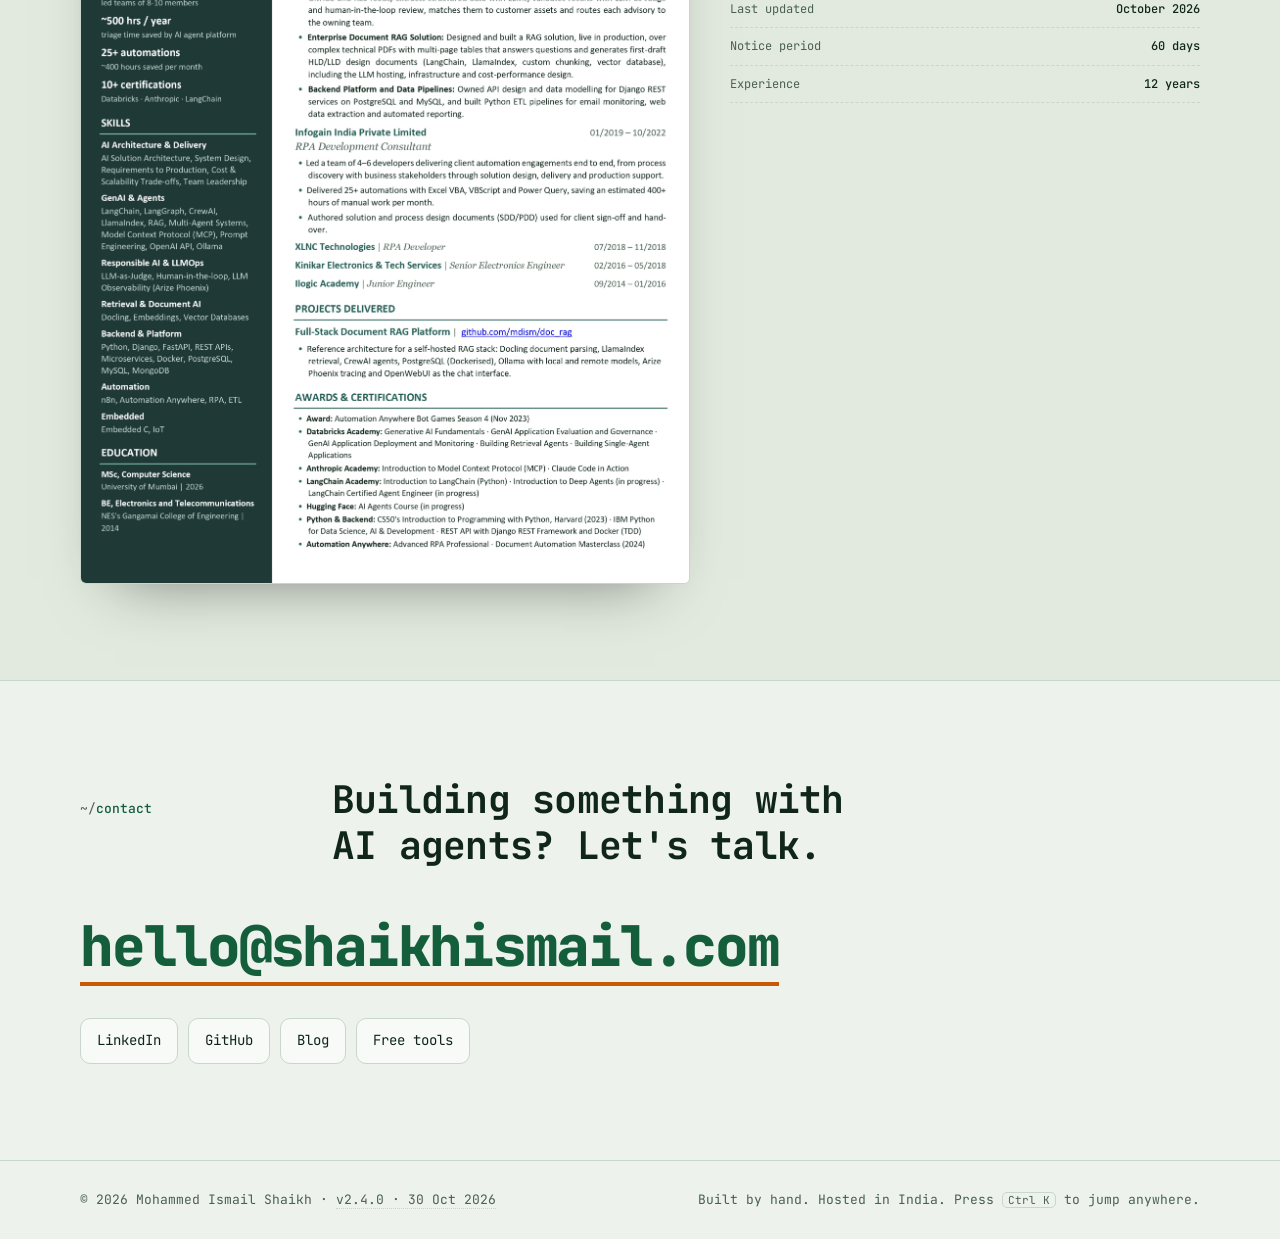
==== commit 1d2a28a0: "Add Tools to the main menu and list PDF Merge and PDF Split - Home page menu now links to the free t" ====
--- a/site/index.html
+++ b/site/index.html
@@ -28,7 +28,7 @@
     } catch (e) {}
   })();
 </script>
-<link rel="stylesheet" href="assets/css/site.css?v=2.3.0">
+<link rel="stylesheet" href="assets/css/site.css?v=2.4.0">
 <script type="application/ld+json">
 {
   "@context": "https://schema.org",
@@ -56,6 +56,7 @@
       <li><a href="#credentials">Certifications</a></li>
       <li><a href="#resume">Resume</a></li>
       <li><a href="#contact">Contact</a></li>
+      <li><a href="tools/">Tools</a></li>
       <li><a href="blog/">Blog</a></li>
     </ul>
     <div class="nav-right">
@@ -450,11 +451,11 @@
 
 <footer class="site">
   <div class="wrap">
-    <span>&copy; <span id="yr">2026</span> Mohammed Ismail Shaikh · <a id="ver" class="ver" href="https://github.com/mdism/mdism/blob/main/CHANGELOG.md" target="_blank" rel="noopener" title="What changed in this version">v2.3.0</a></span>
+    <span>&copy; <span id="yr">2026</span> Mohammed Ismail Shaikh · <a id="ver" class="ver" href="https://github.com/mdism/mdism/blob/main/CHANGELOG.md" target="_blank" rel="noopener" title="What changed in this version">v2.4.0</a></span>
     <span>Built by hand. Hosted in India. Press <span class="kbd">Ctrl K</span> to jump anywhere.</span>
   </div>
 </footer>
 
-<script src="assets/js/site.js?v=2.3.0"></script>
+<script src="assets/js/site.js?v=2.4.0"></script>
 </body>
 </html>
--- a/site/assets/css/site.css
+++ b/site/assets/css/site.css
@@ -350,7 +350,11 @@
   padding: 22px; border-radius: 14px; background: var(--surface); border: 1px solid var(--line);
   text-decoration: none; min-height: 172px;
 }
-a.tool:hover { border-color: var(--green); }
+.tool.live:hover { border-color: var(--green); }
+.tool .go { text-decoration: none; }
+.tool .go::after { content: ""; position: absolute; inset: 0; border-radius: inherit; }
+.tool .src { position: relative; z-index: 1; margin-left: auto; color: var(--green); font-weight: 700; text-decoration: none; }
+.tool .src:hover { text-decoration: underline; }
 .tool .ico { width: 40px; height: 40px; border-radius: 10px; display: grid; place-items: center; background: color-mix(in srgb, var(--green) 14%, transparent); color: var(--green); font-weight: 800; font-size: 15px; }
 .tool h3 { margin: 0; font-size: 16px; font-weight: 700; }
 .tool p { margin: 0; font-size: 13px; color: var(--ink-soft); flex: 1; }
@@ -401,6 +405,7 @@
 /* ============ RESPONSIVE ============ */
 @media (max-width: 1080px) {
   .nav ul a { padding: 6px 7px; }
+  .cmd-btn .lbl { display: none; } /* room for the full menu */
   .stats { grid-template-columns: repeat(3, minmax(0, 1fr)); }
   .stats li:nth-child(4) { padding-left: 0; border-left: 0; }
   .stats li:nth-child(n+4) { border-top: 1px solid var(--line); }
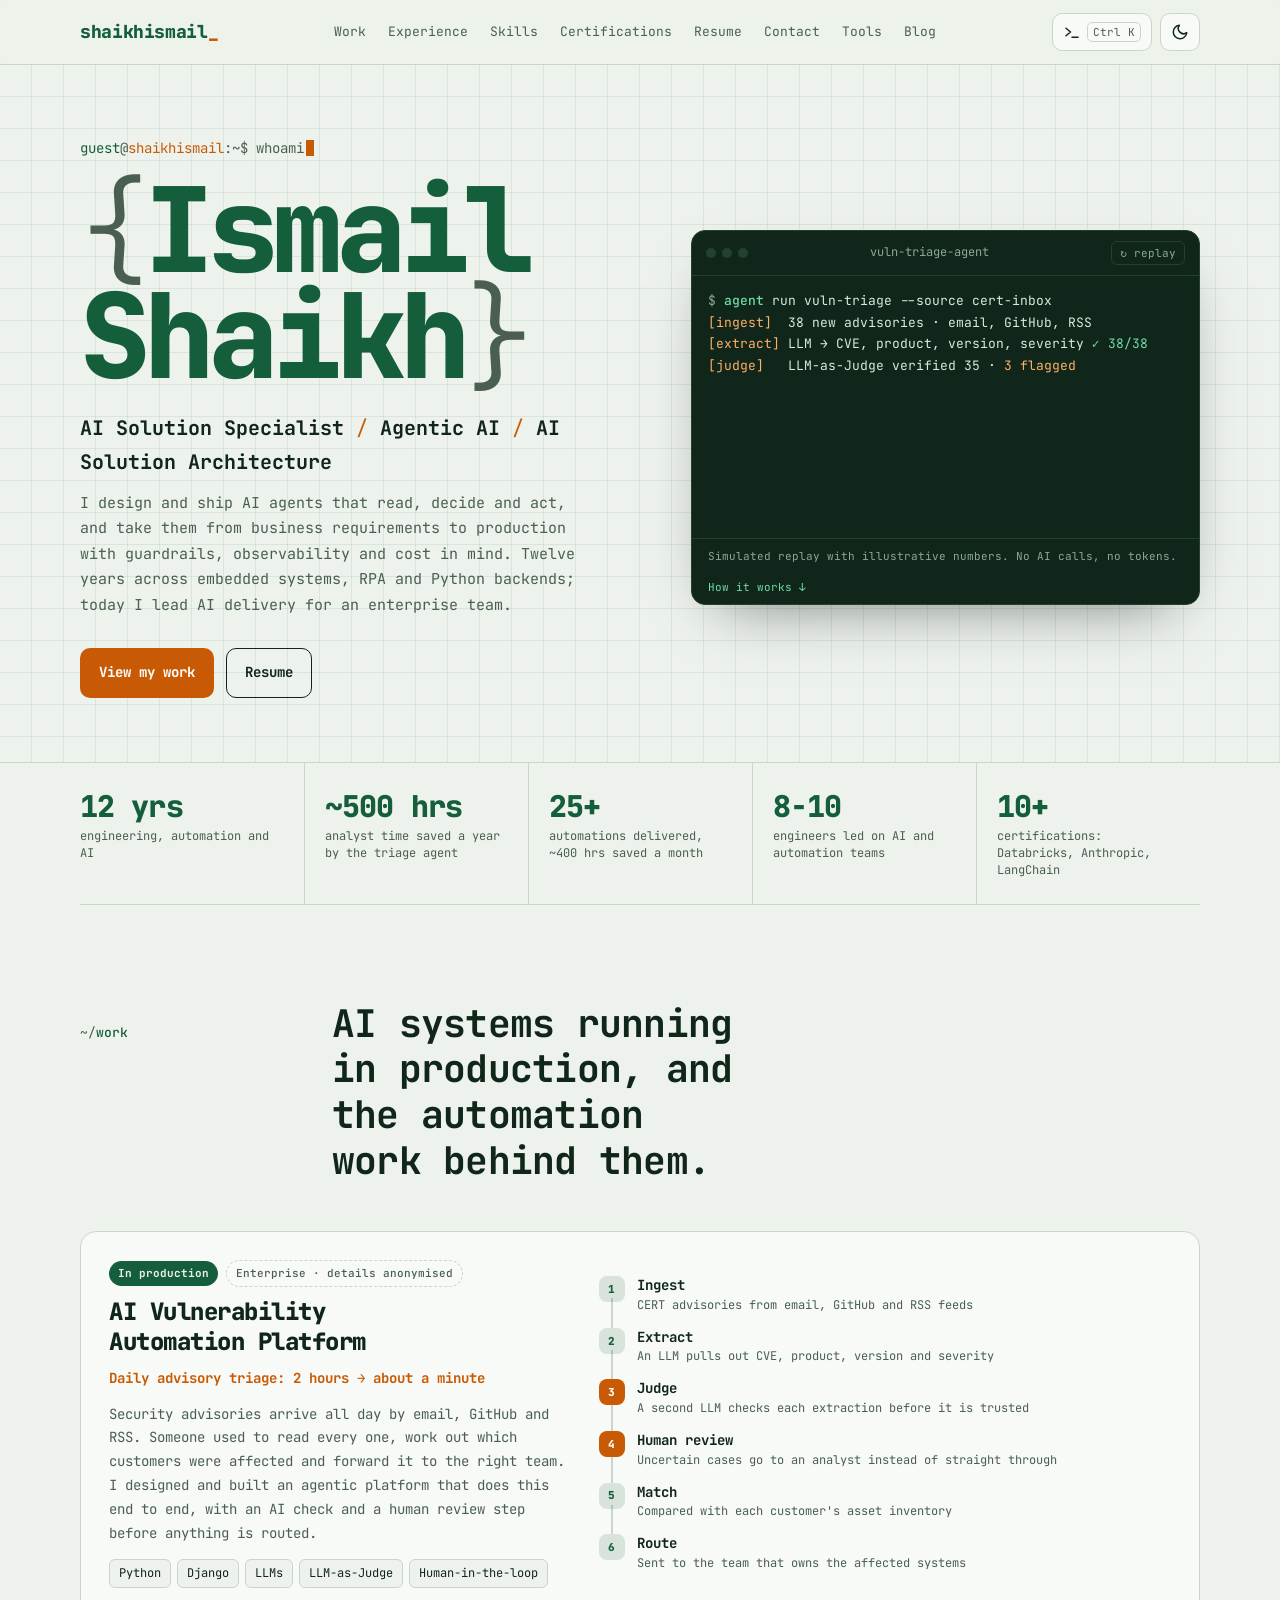
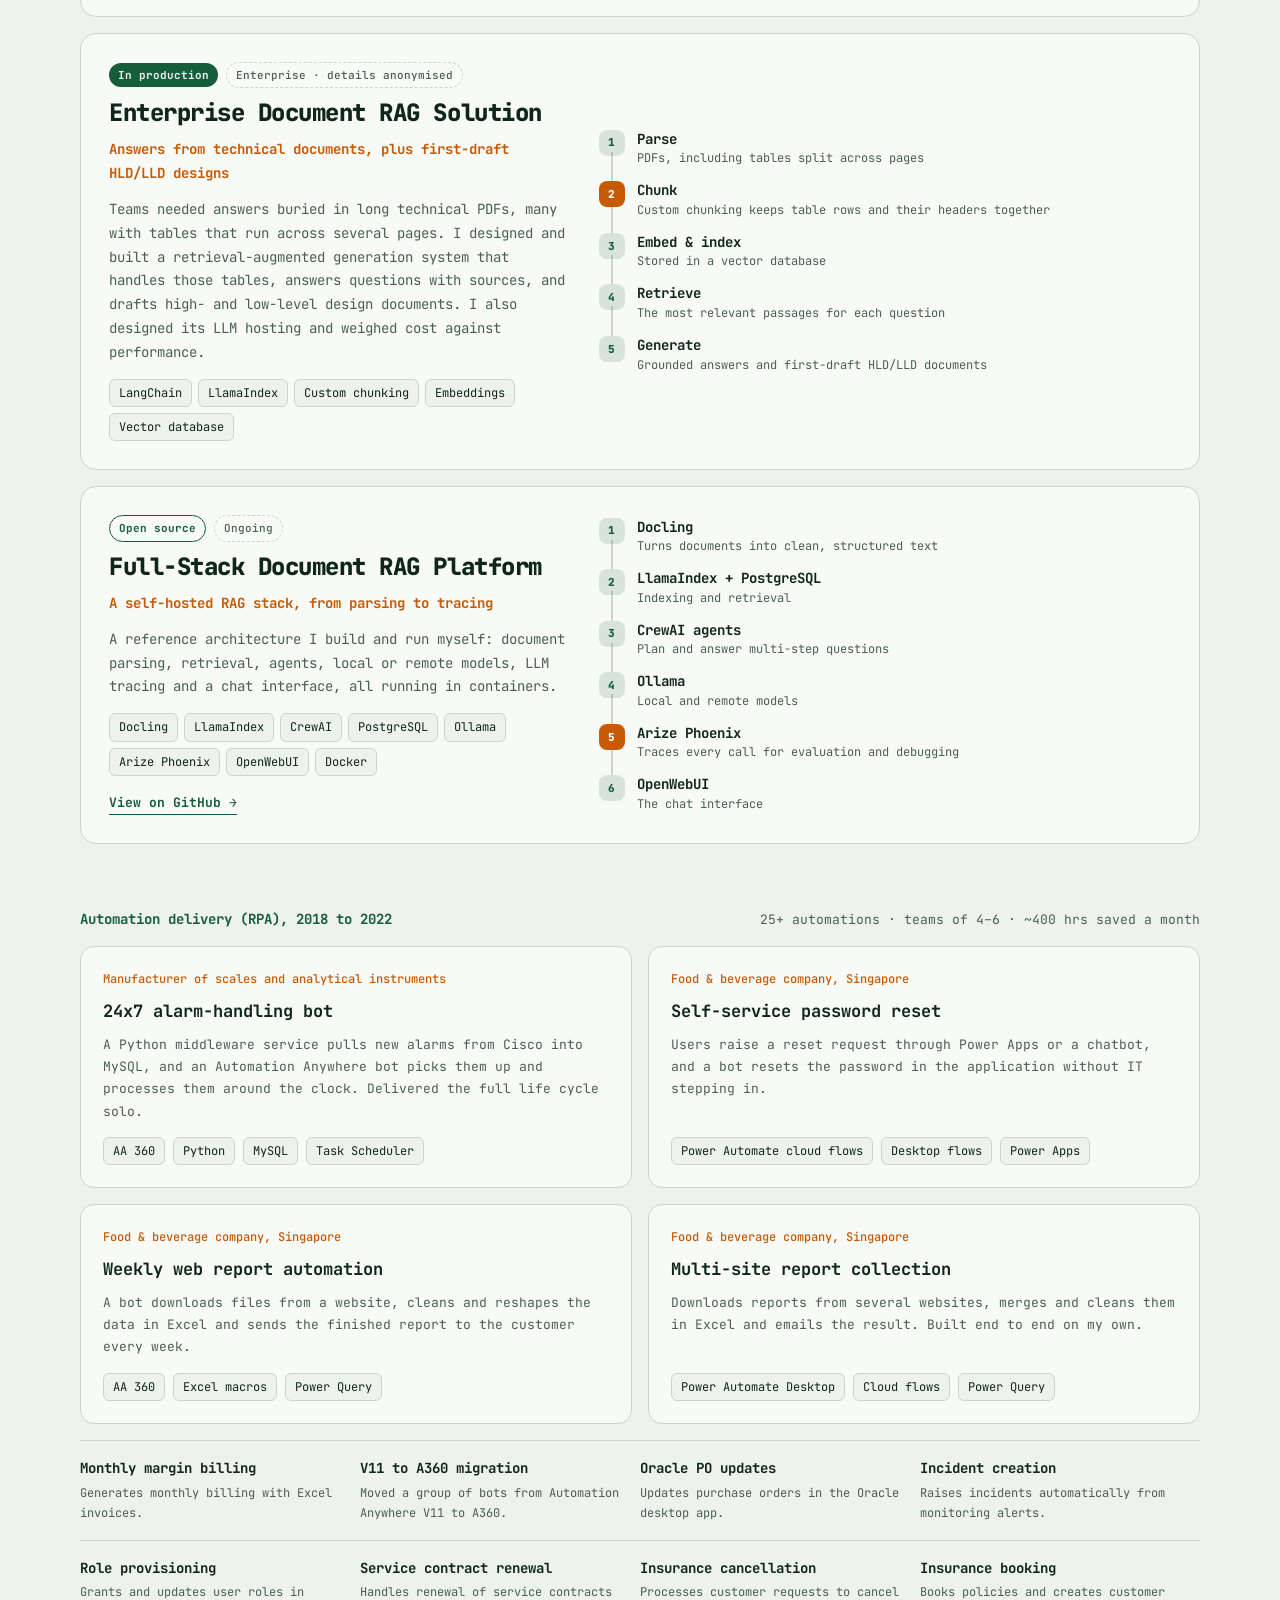
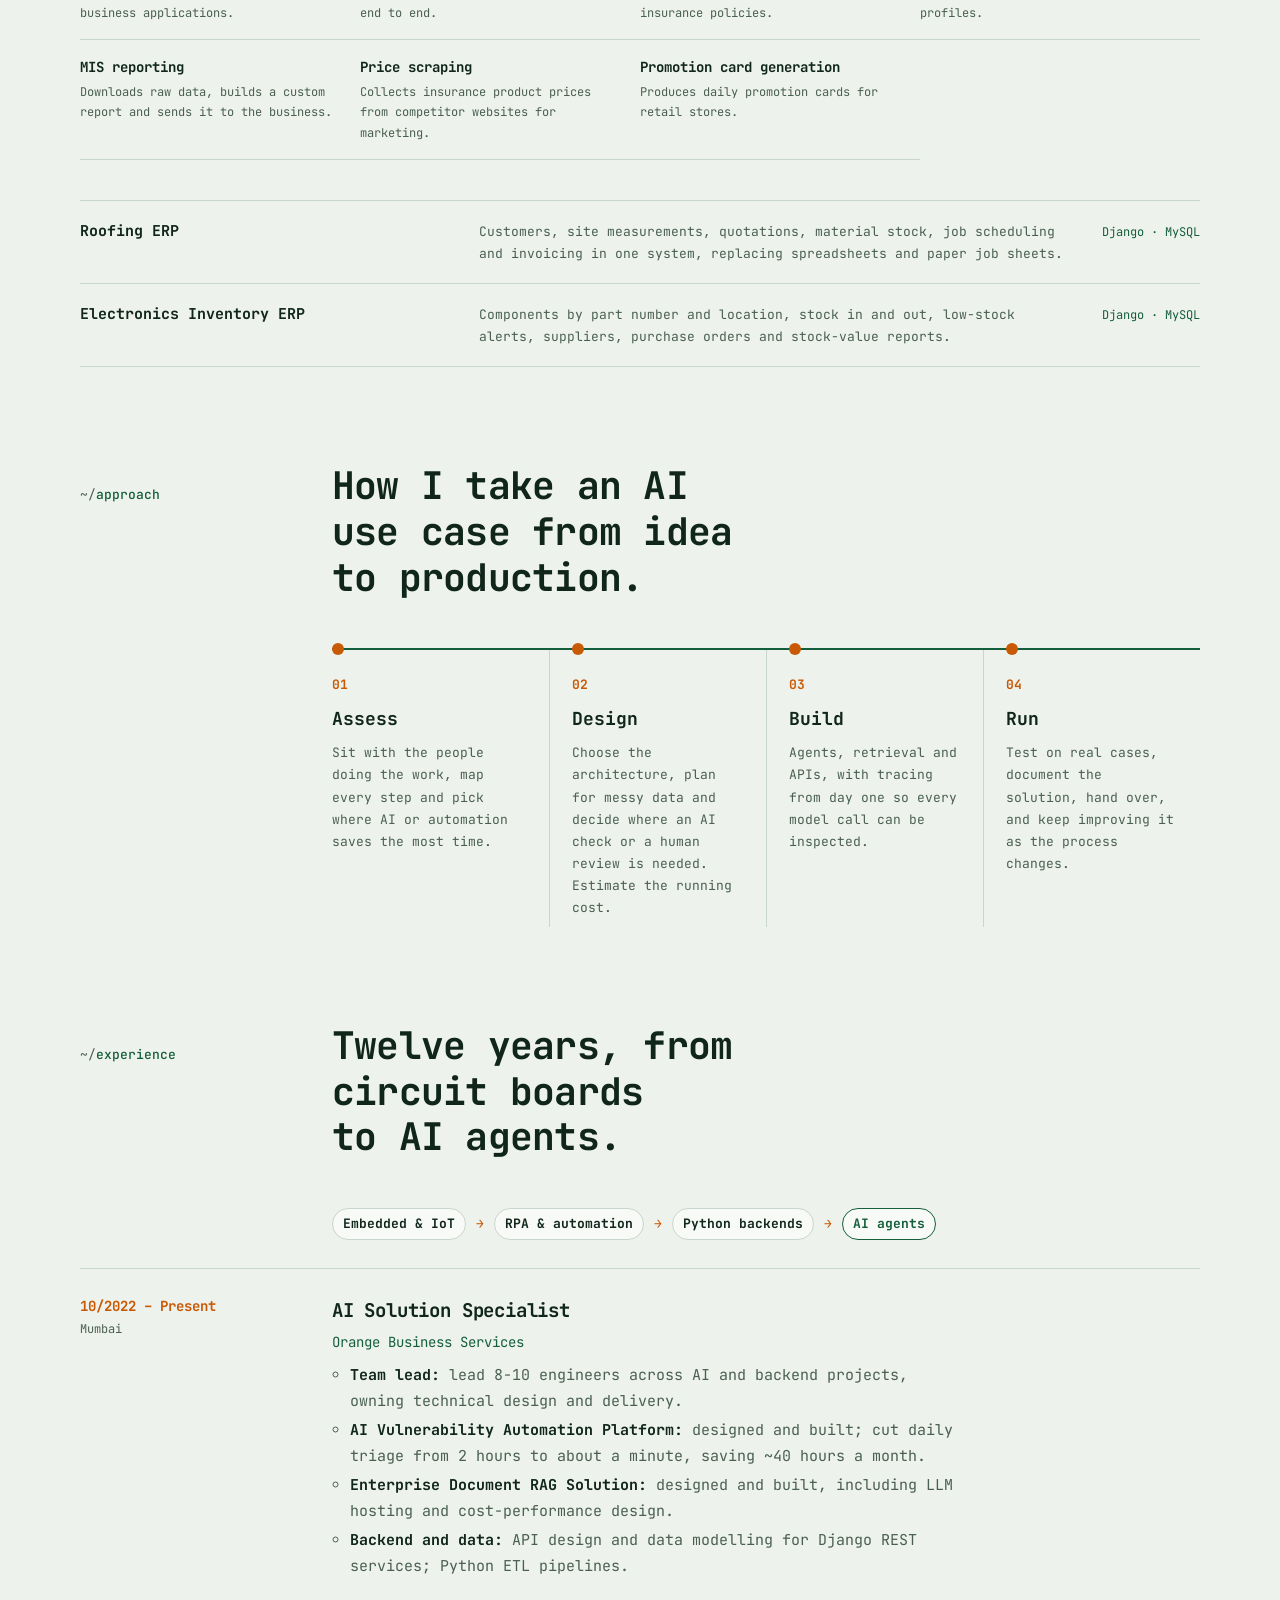
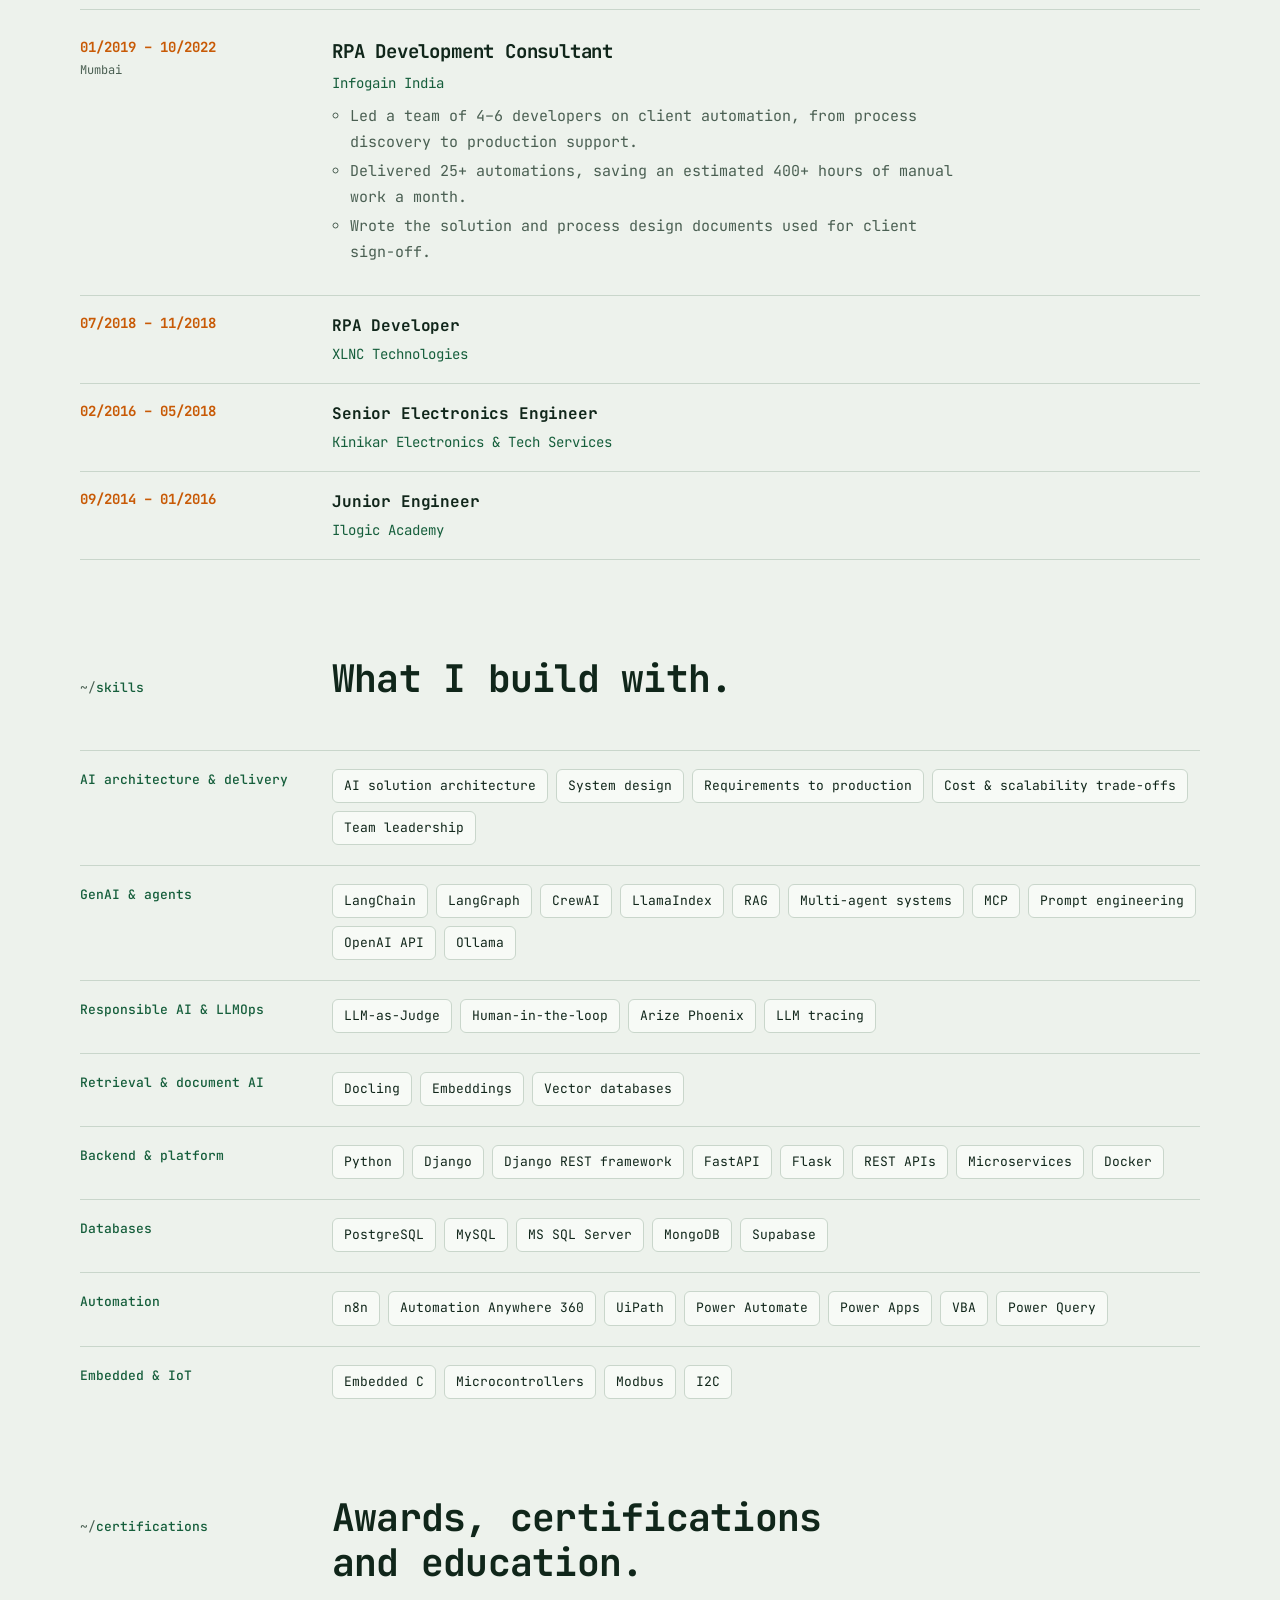
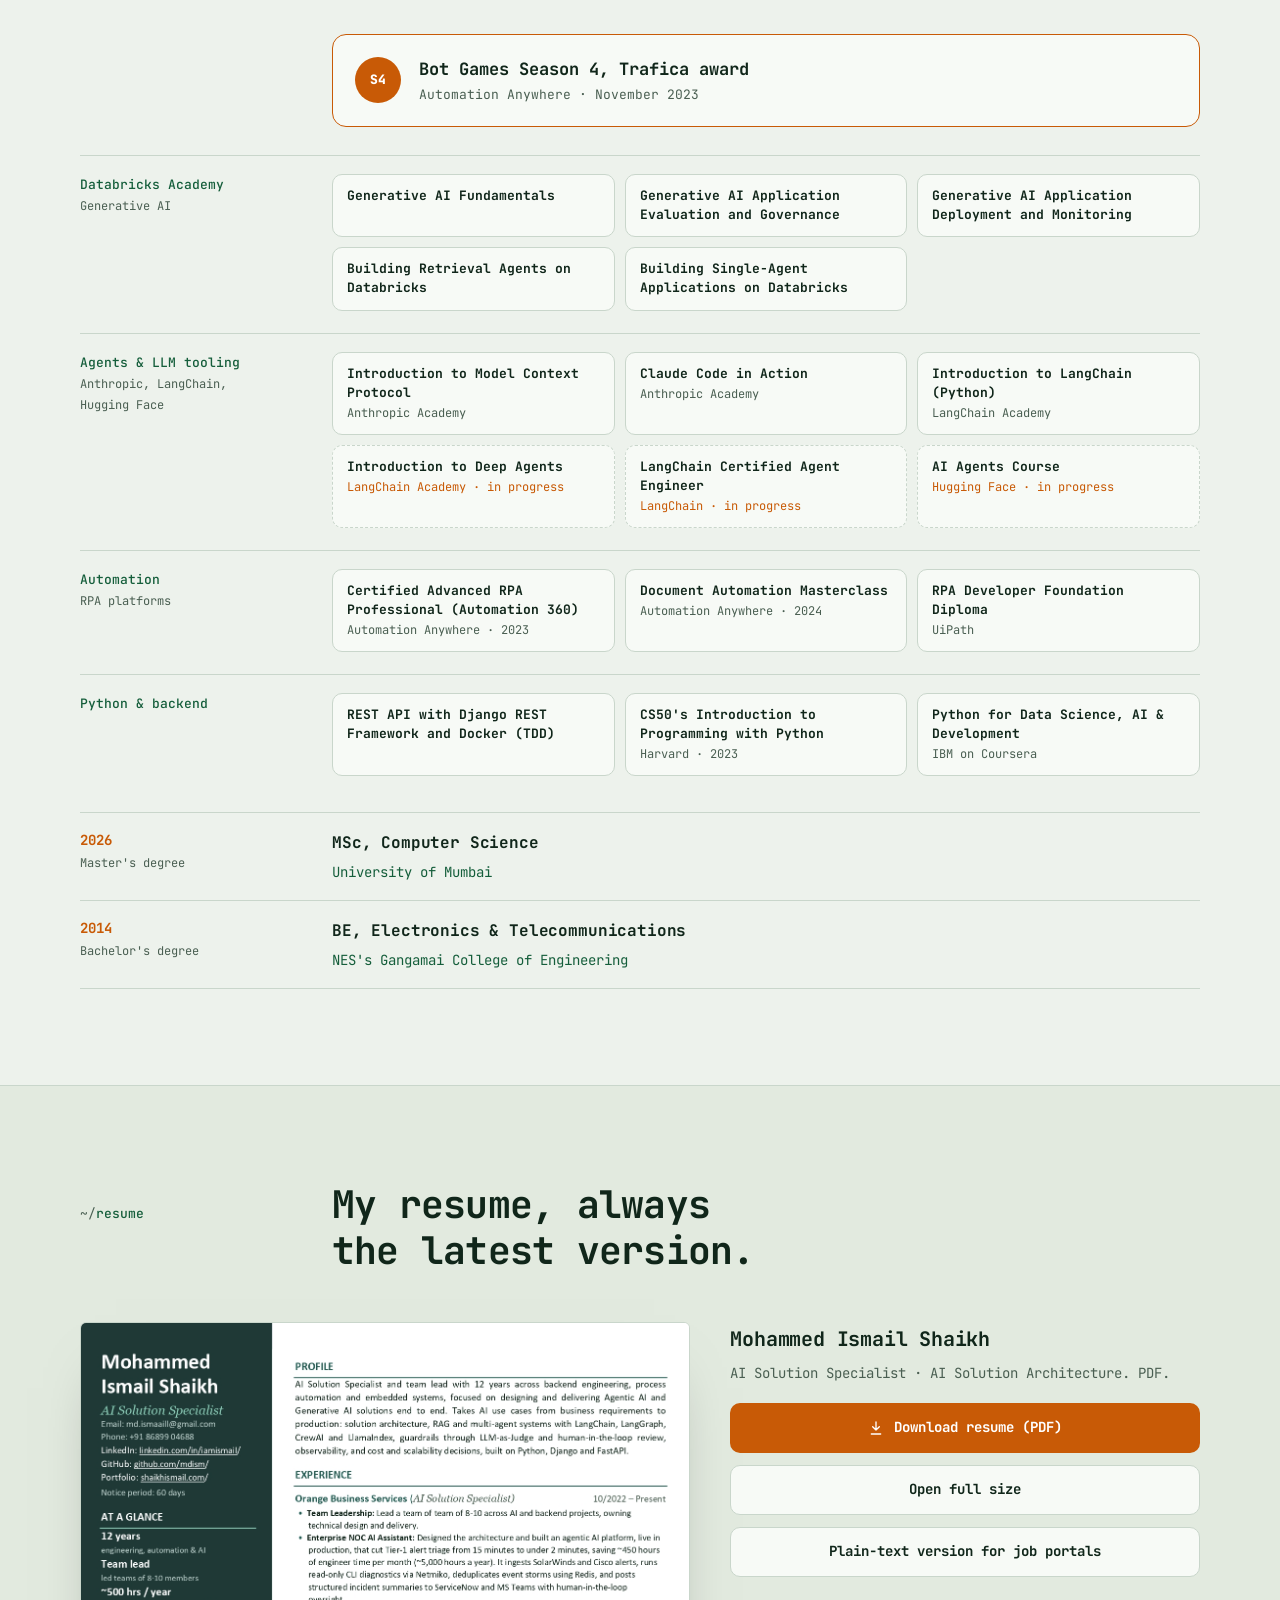
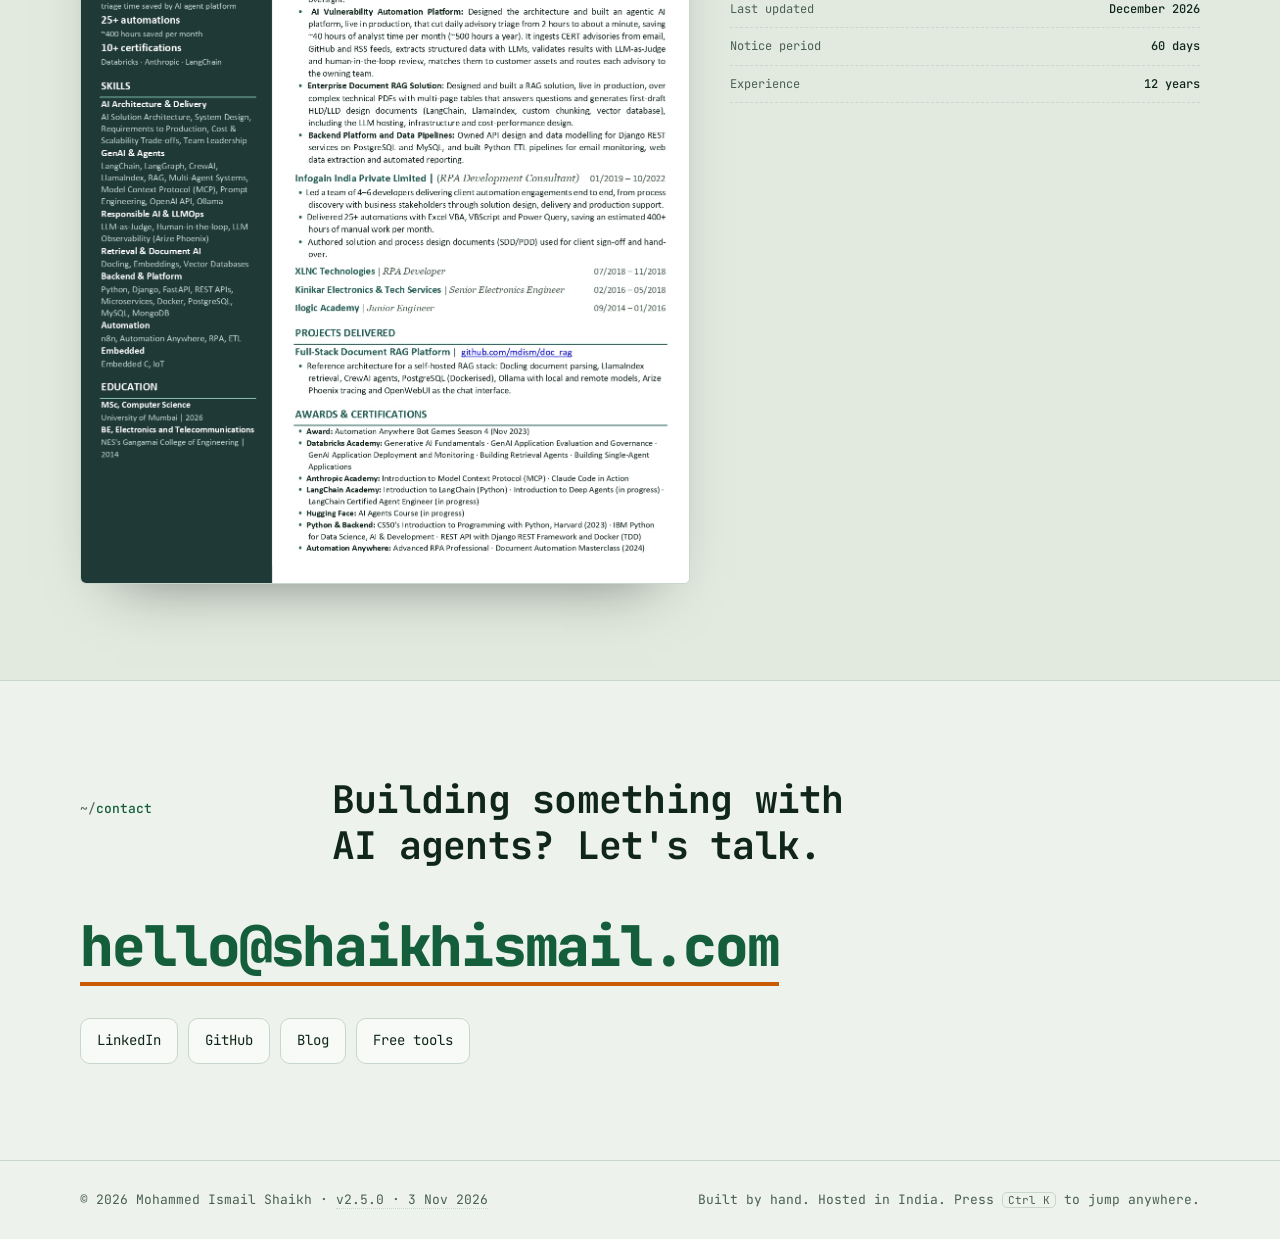
==== commit 4def8053: "updated" ====
--- a/site/index.html
+++ b/site/index.html
@@ -28,7 +28,7 @@
     } catch (e) {}
   })();
 </script>
-<link rel="stylesheet" href="assets/css/site.css?v=2.4.0">
+<link rel="stylesheet" href="assets/css/site.css?v=2.5.0">
 <script type="application/ld+json">
 {
   "@context": "https://schema.org",
@@ -451,11 +451,11 @@
 
 <footer class="site">
   <div class="wrap">
-    <span>&copy; <span id="yr">2026</span> Mohammed Ismail Shaikh · <a id="ver" class="ver" href="https://github.com/mdism/mdism/blob/main/CHANGELOG.md" target="_blank" rel="noopener" title="What changed in this version">v2.4.0</a></span>
+    <span>&copy; <span id="yr">2026</span> Mohammed Ismail Shaikh · <a id="ver" class="ver" href="https://github.com/mdism/mdism/blob/main/CHANGELOG.md" target="_blank" rel="noopener" title="What changed in this version">v2.5.0</a></span>
     <span>Built by hand. Hosted in India. Press <span class="kbd">Ctrl K</span> to jump anywhere.</span>
   </div>
 </footer>
 
-<script src="assets/js/site.js?v=2.4.0"></script>
+<script src="assets/js/site.js?v=2.5.0"></script>
 </body>
 </html>
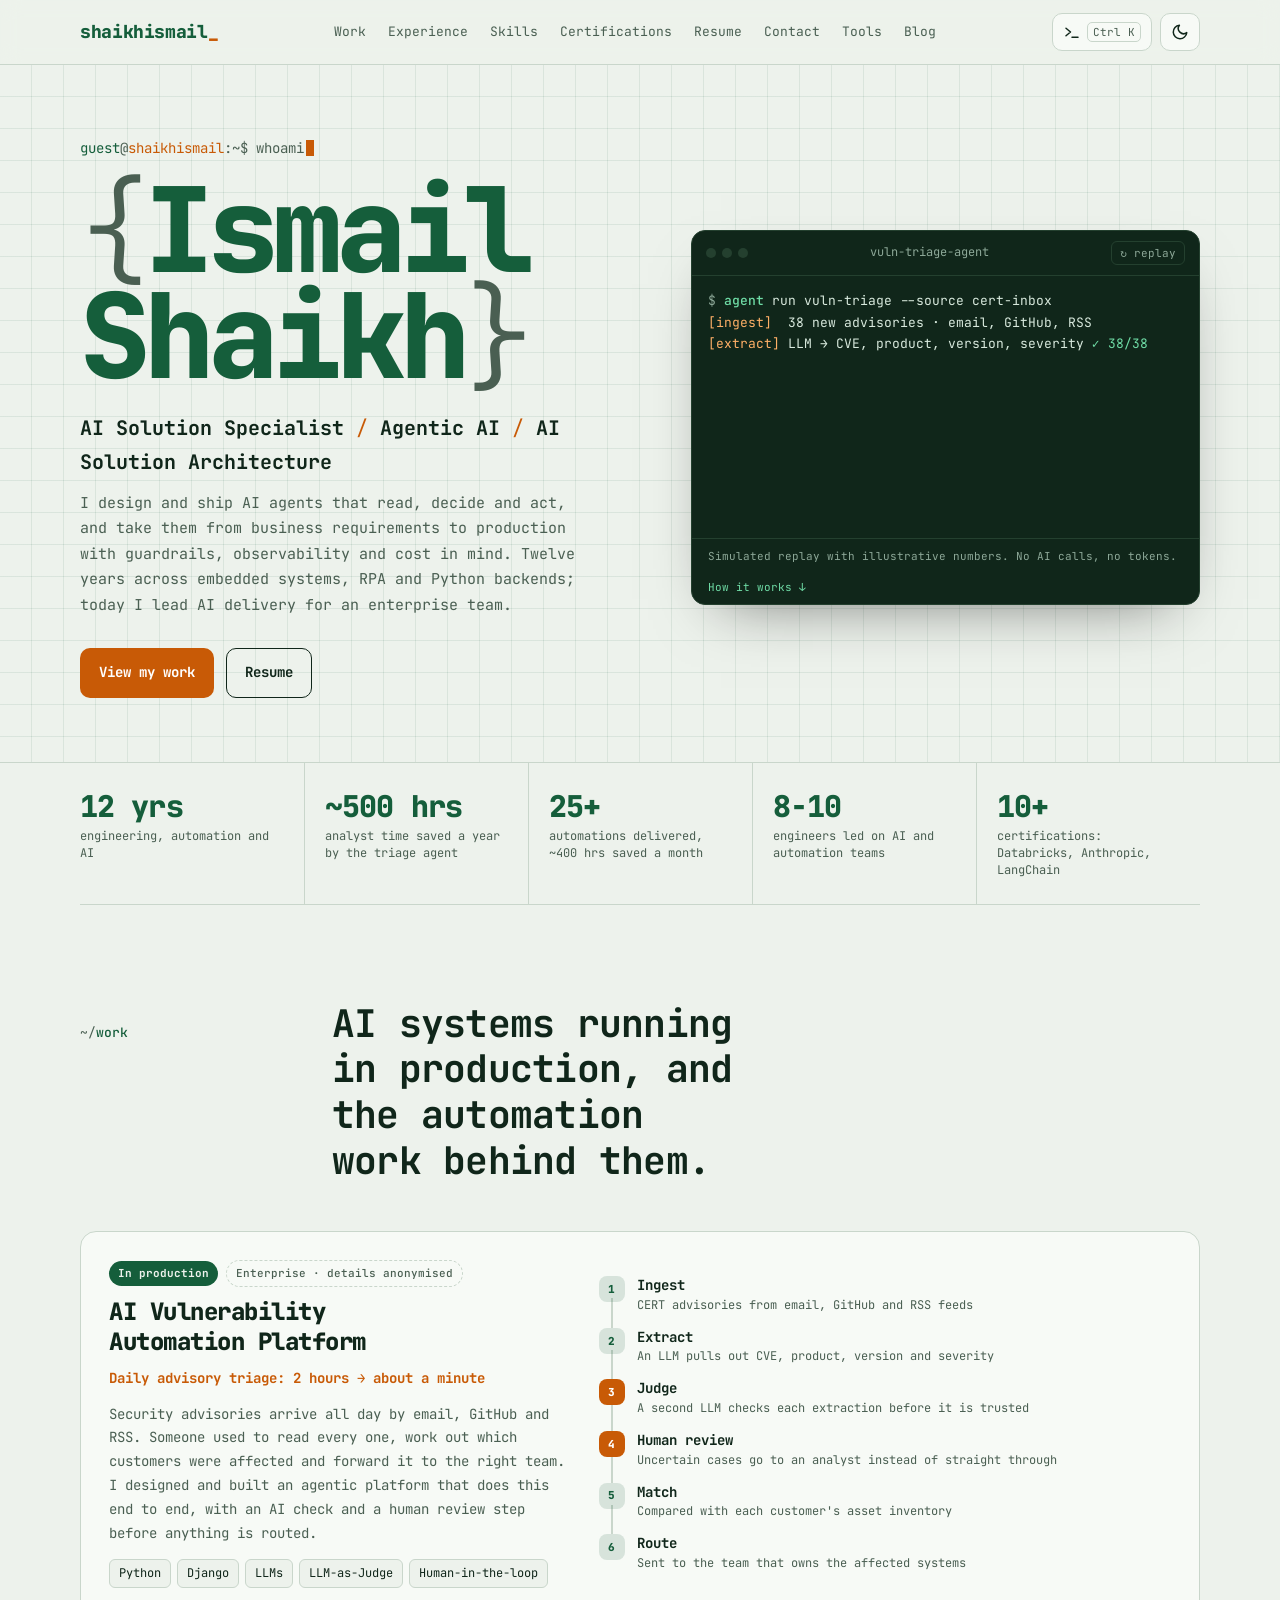
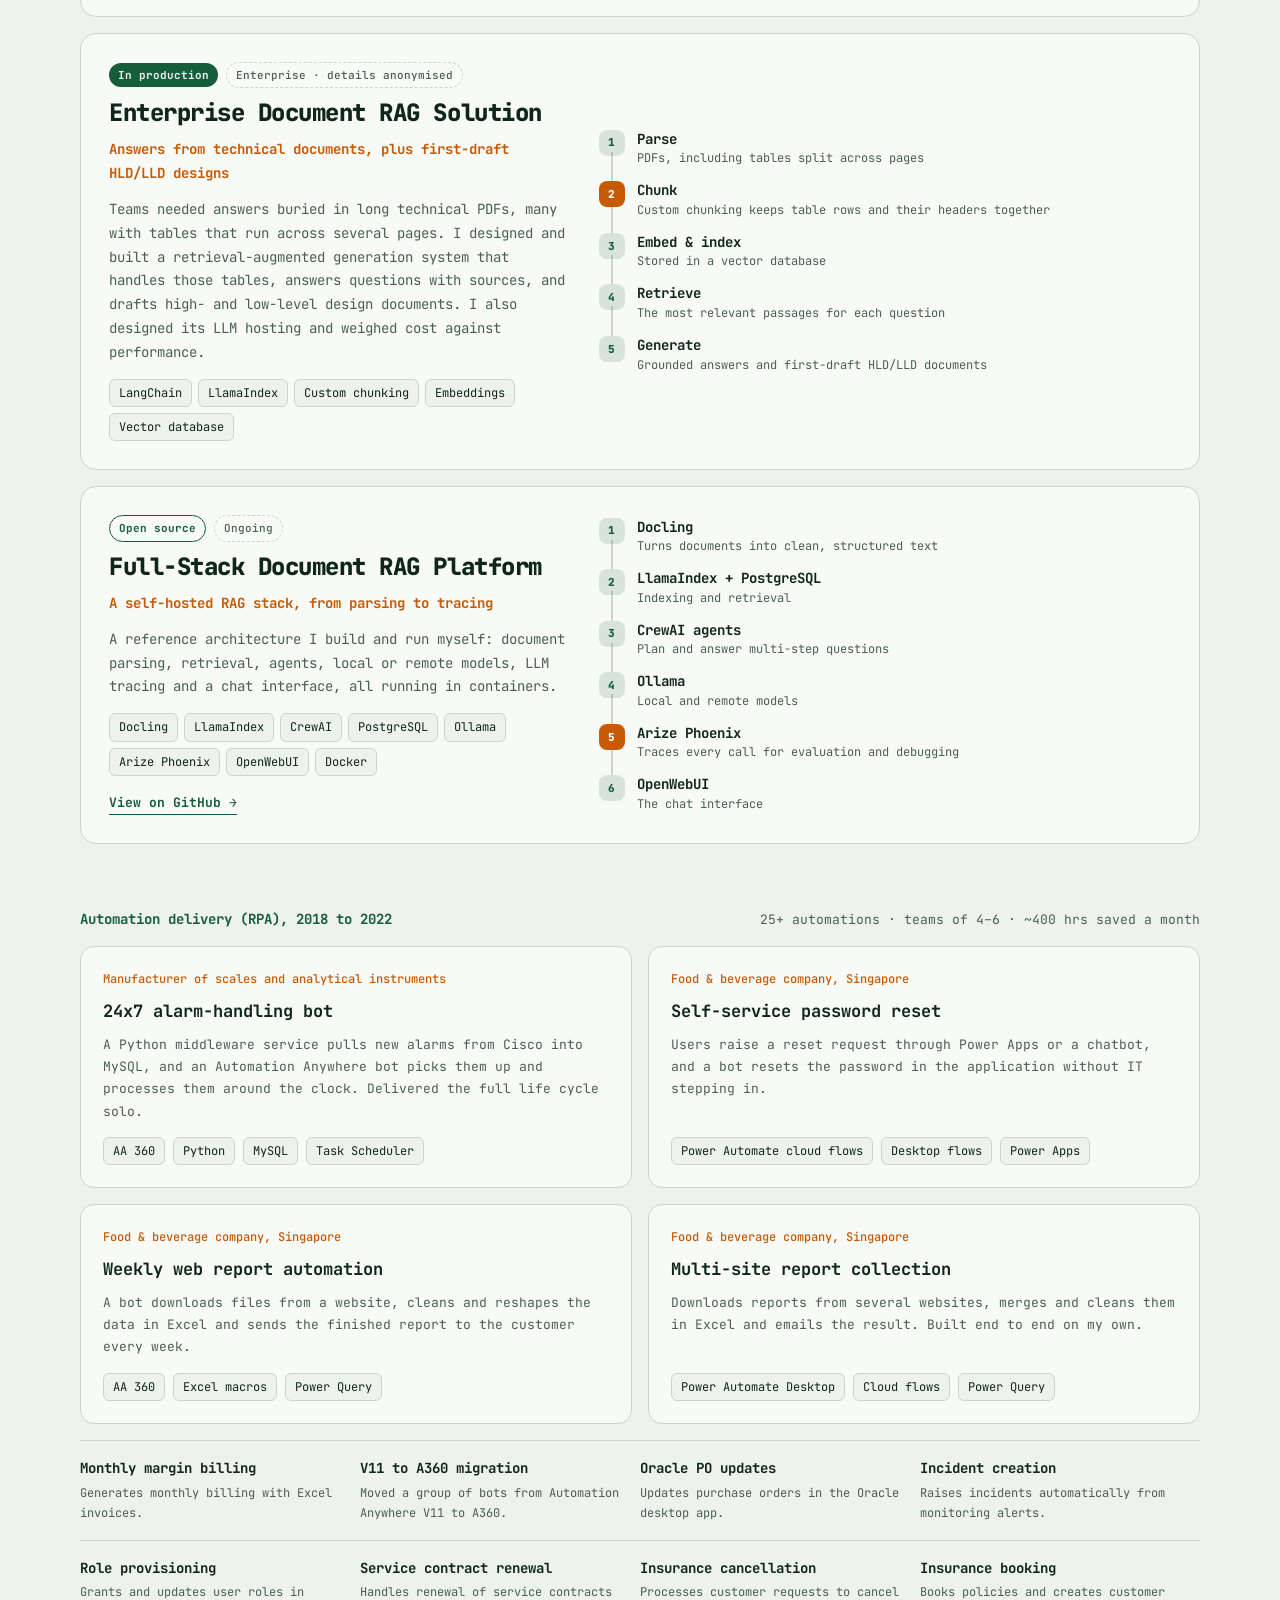
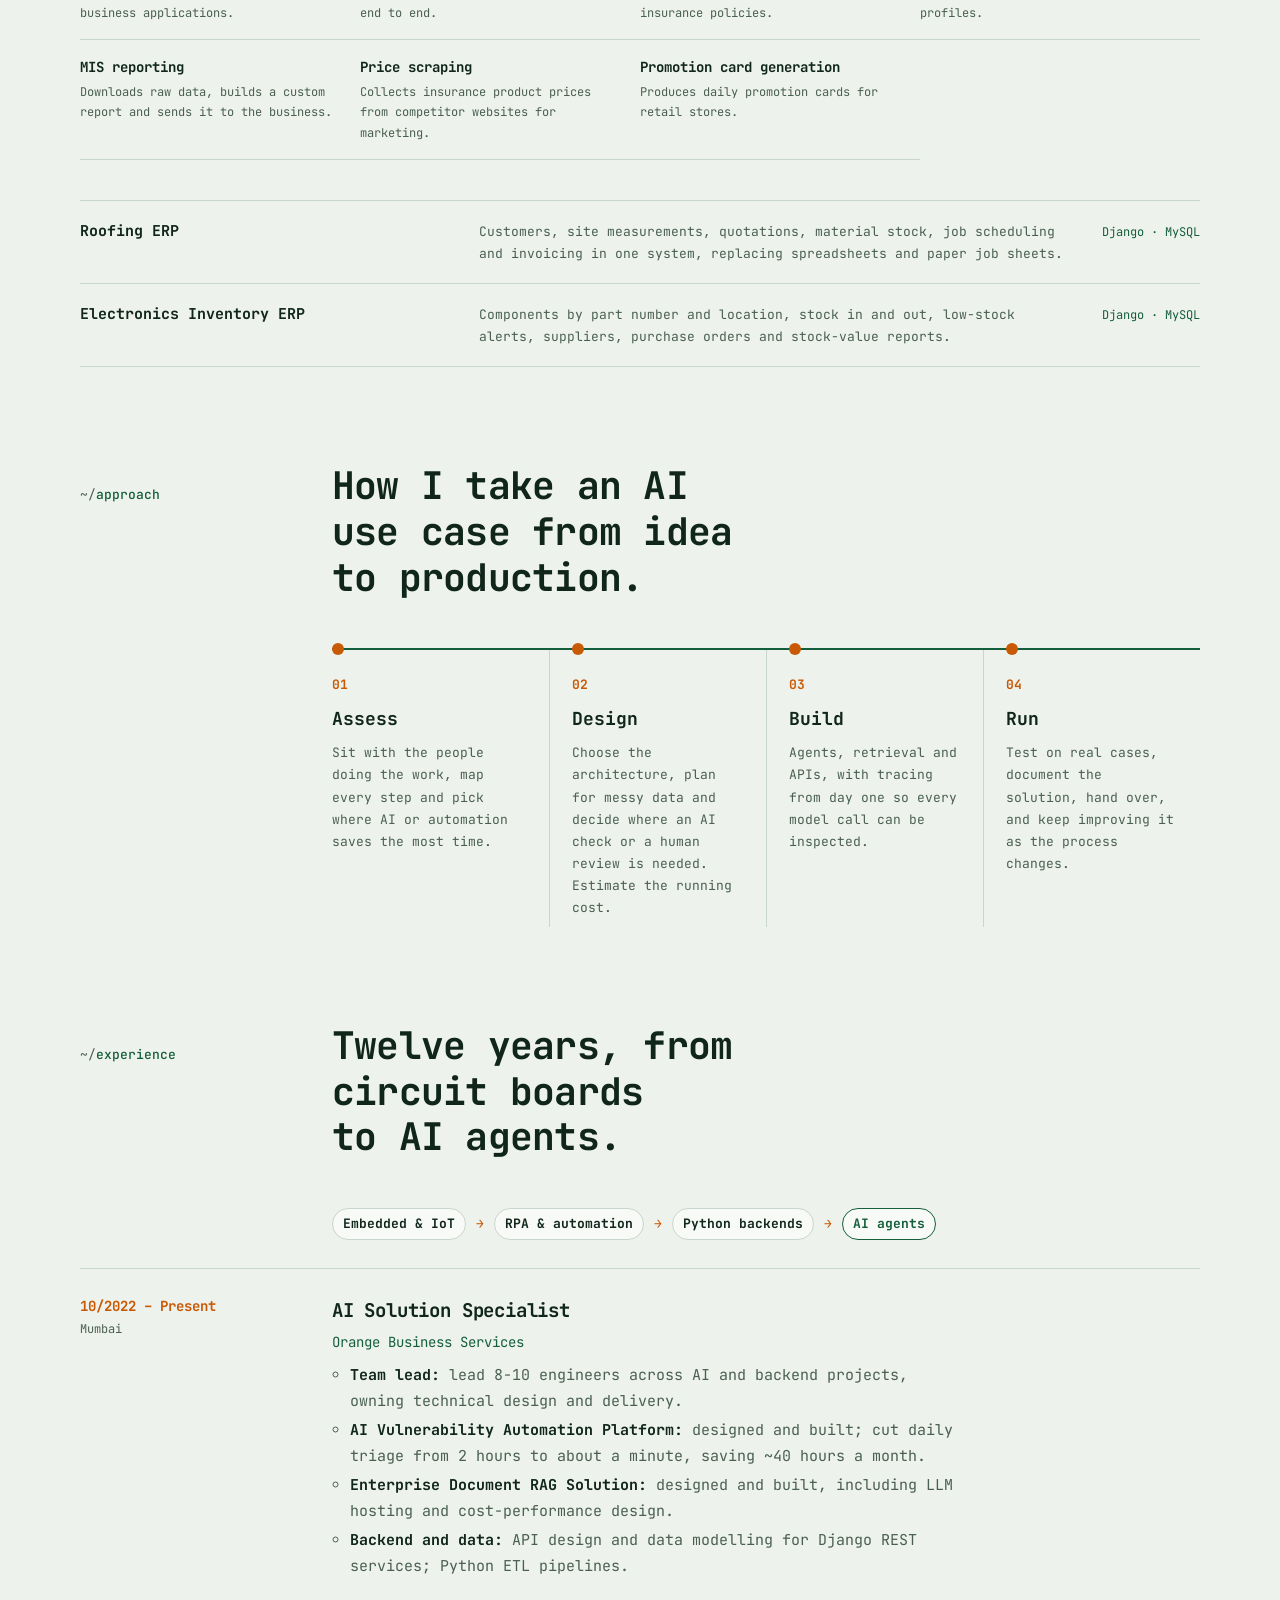
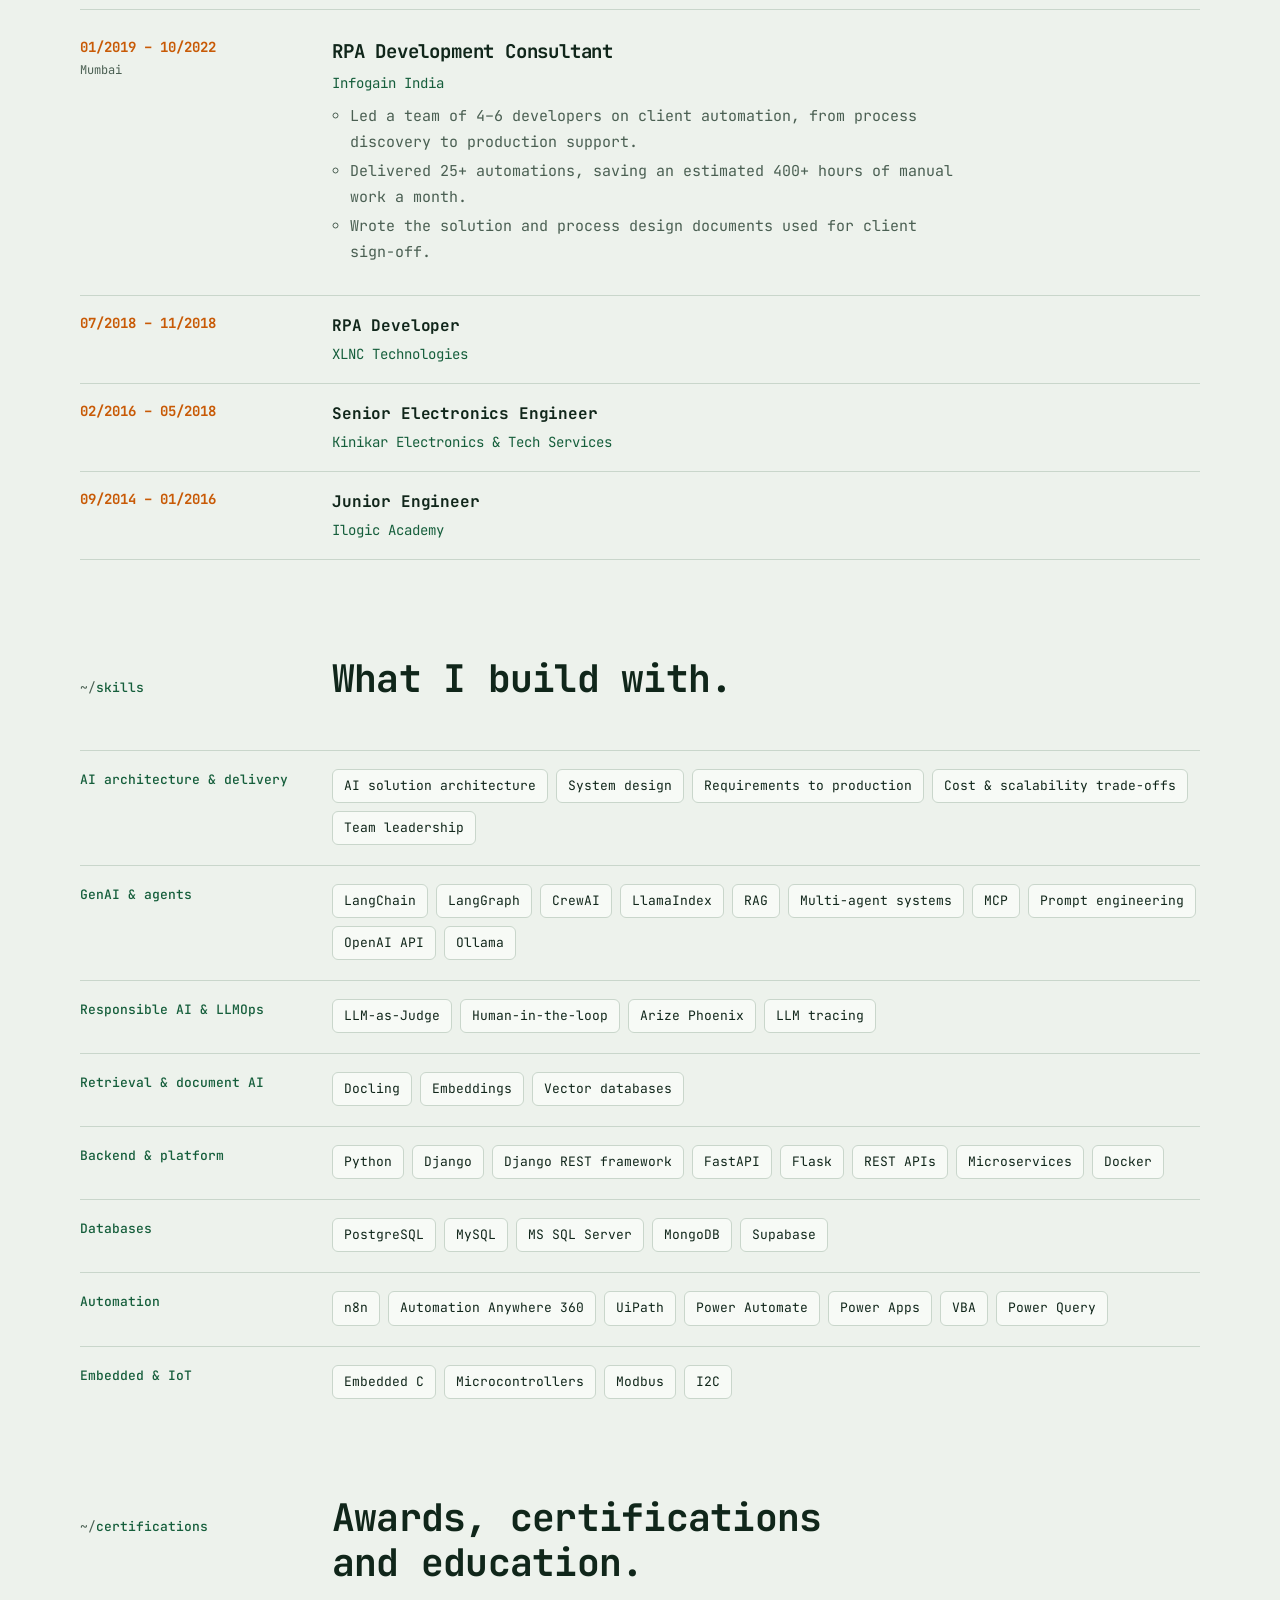
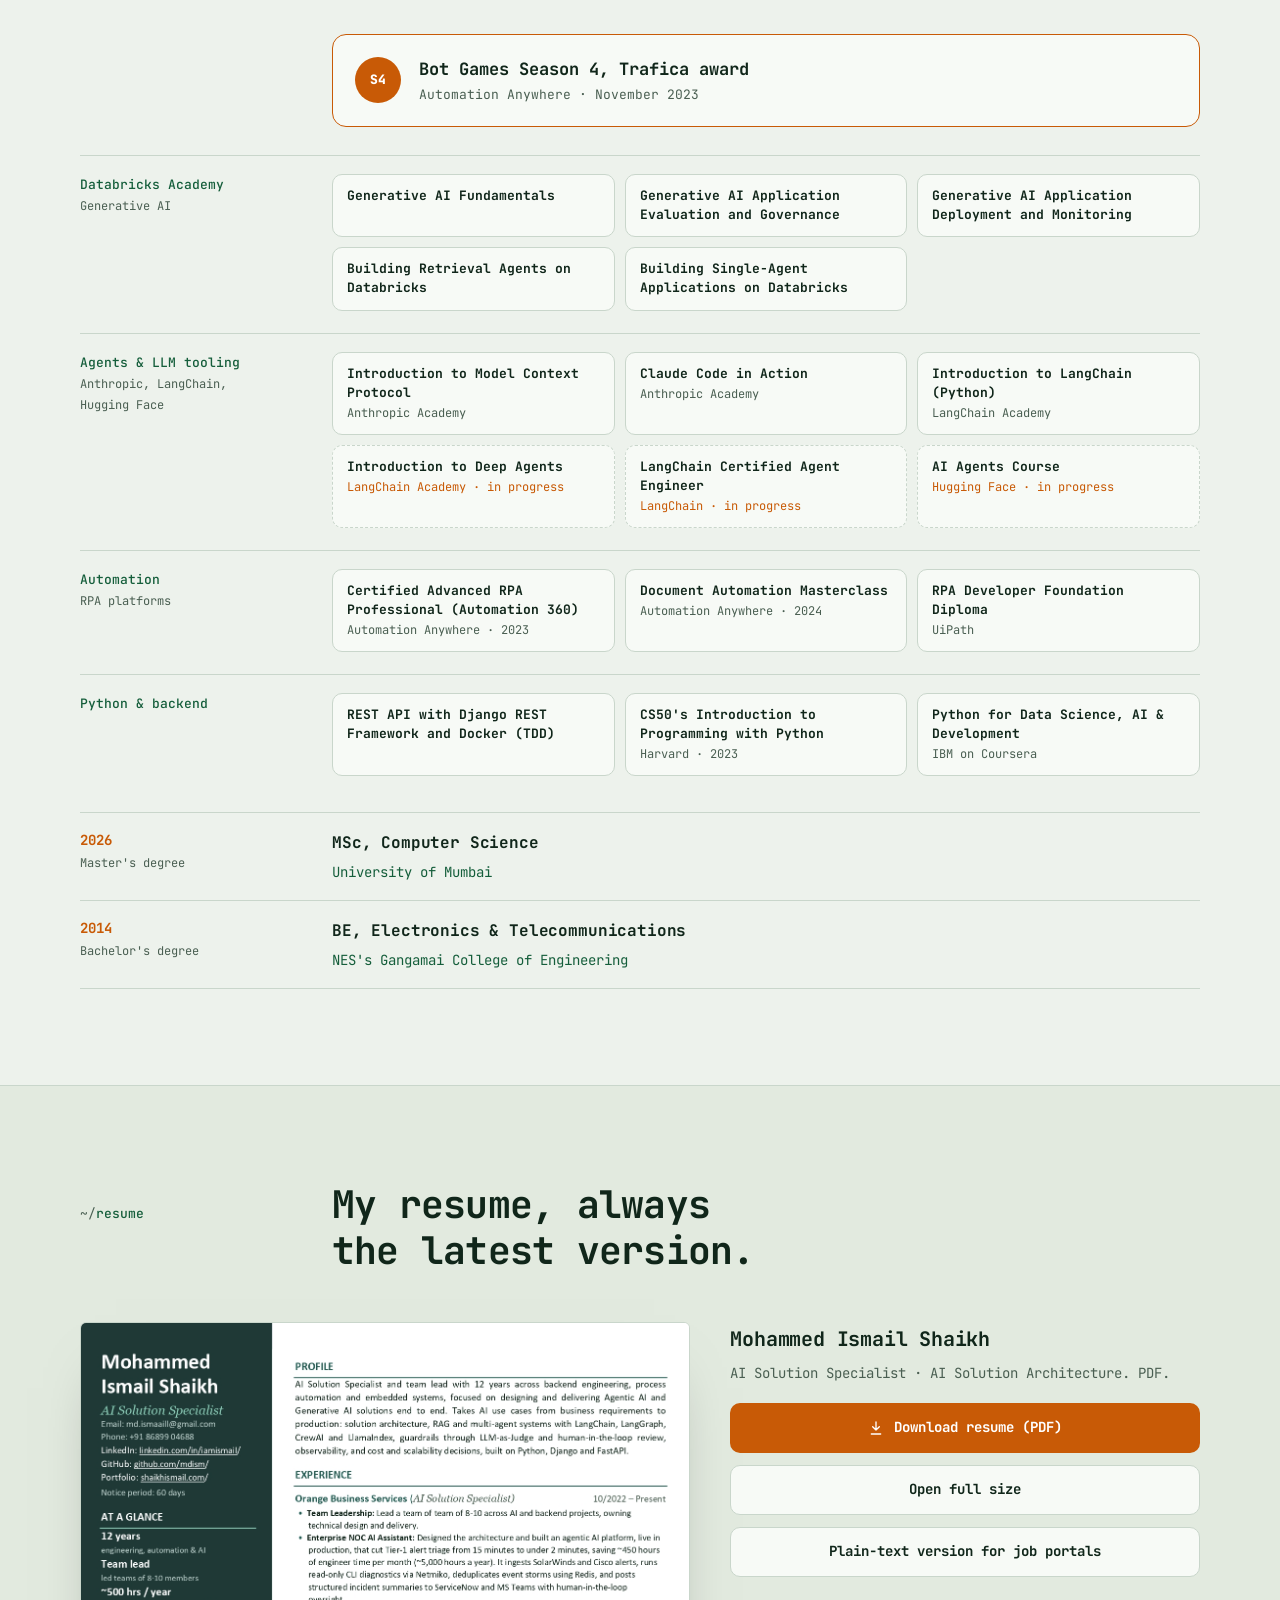
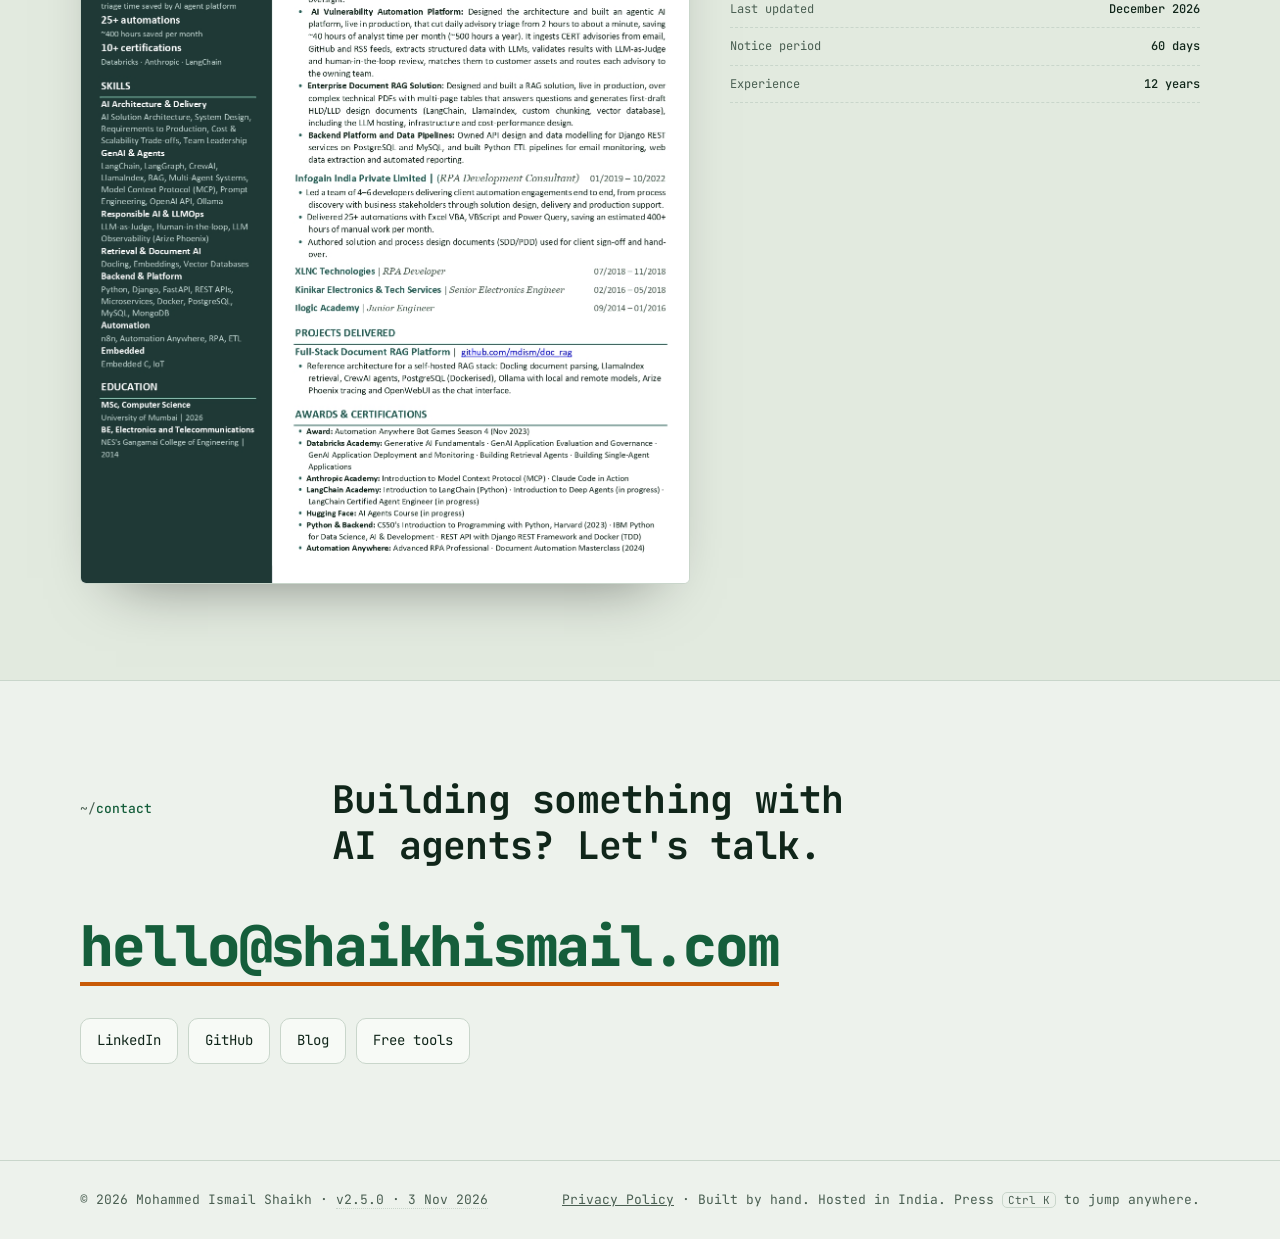
==== commit f0ea1166: "Add draft privacy policy page and footer links Co-Authored-By: Claude Sonnet 5.5 <noreply@anthropic." ====
--- a/site/index.html
+++ b/site/index.html
@@ -452,7 +452,7 @@
 <footer class="site">
   <div class="wrap">
     <span>&copy; <span id="yr">2026</span> Mohammed Ismail Shaikh · <a id="ver" class="ver" href="https://github.com/mdism/mdism/blob/main/CHANGELOG.md" target="_blank" rel="noopener" title="What changed in this version">v2.5.0</a></span>
-    <span>Built by hand. Hosted in India. Press <span class="kbd">Ctrl K</span> to jump anywhere.</span>
+    <span><a href="privacy/">Privacy Policy</a> · Built by hand. Hosted in India. Press <span class="kbd">Ctrl K</span> to jump anywhere.</span>
   </div>
 </footer>
 
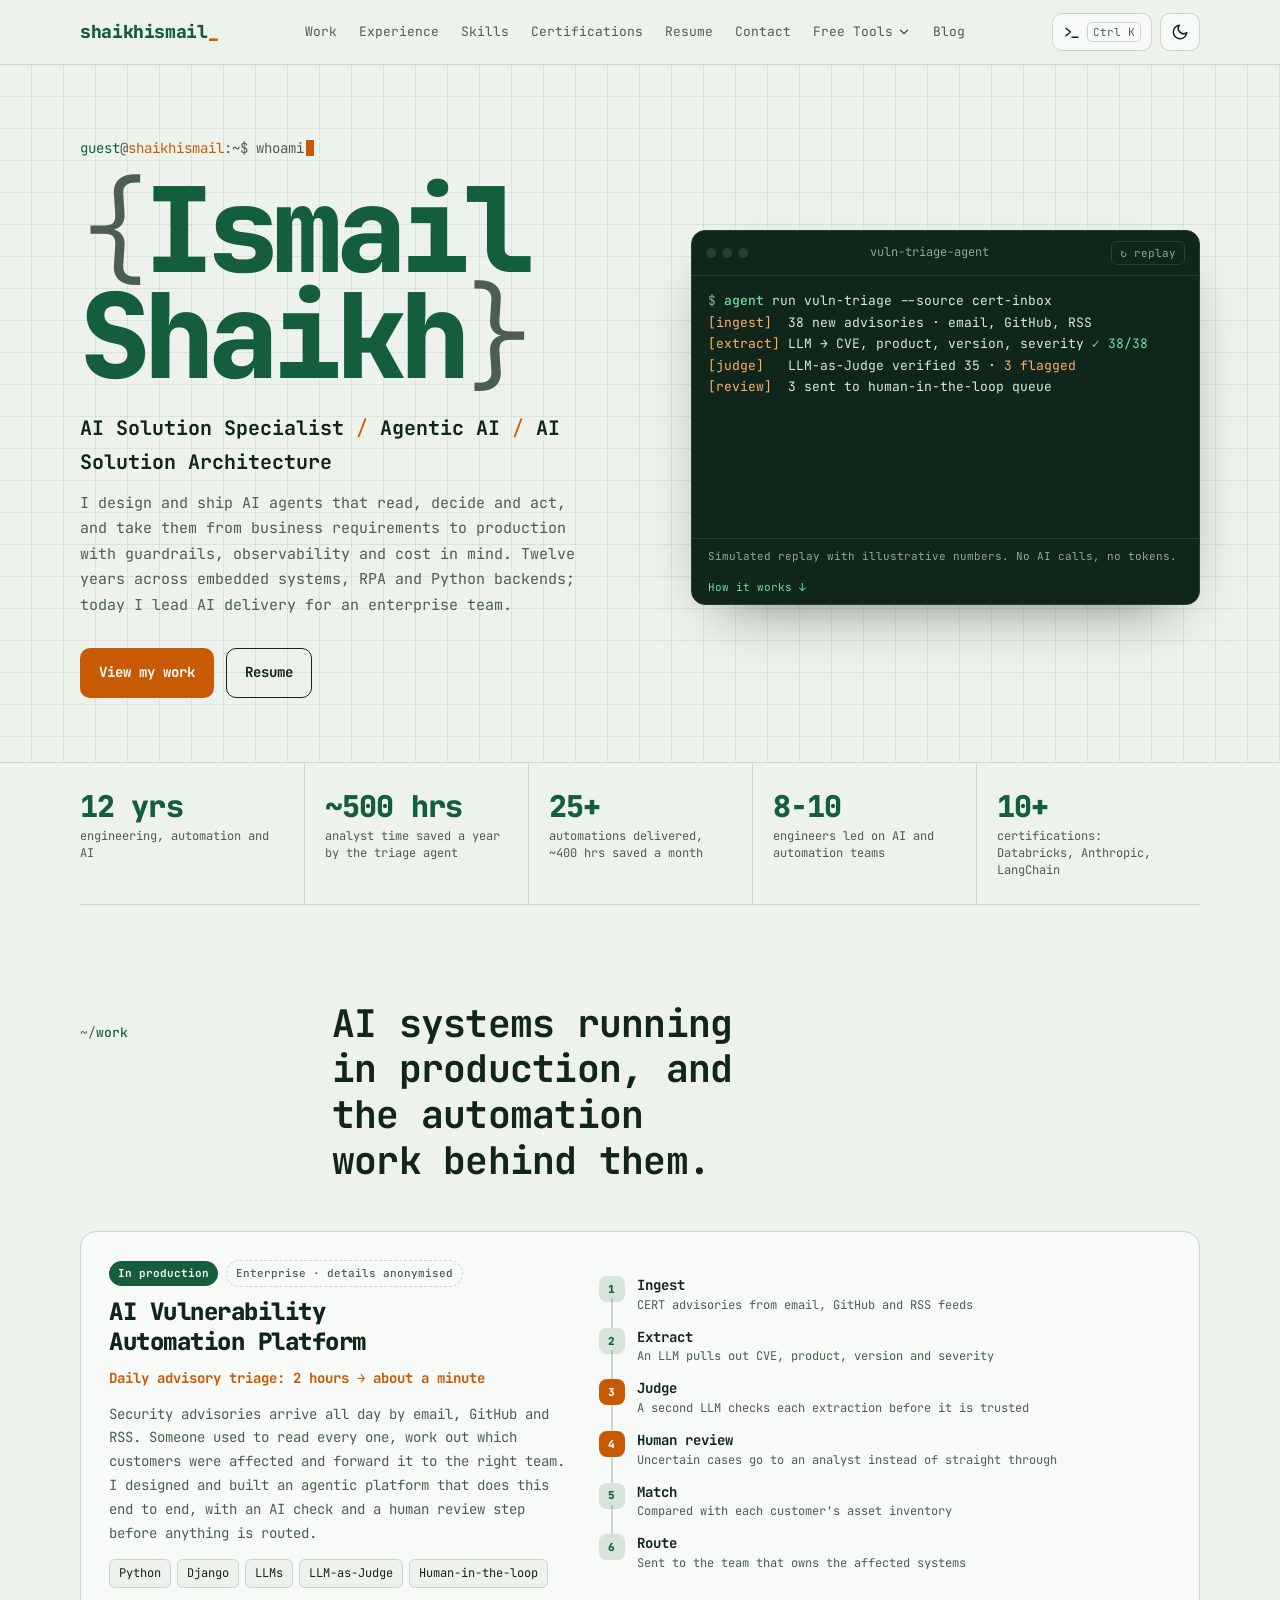
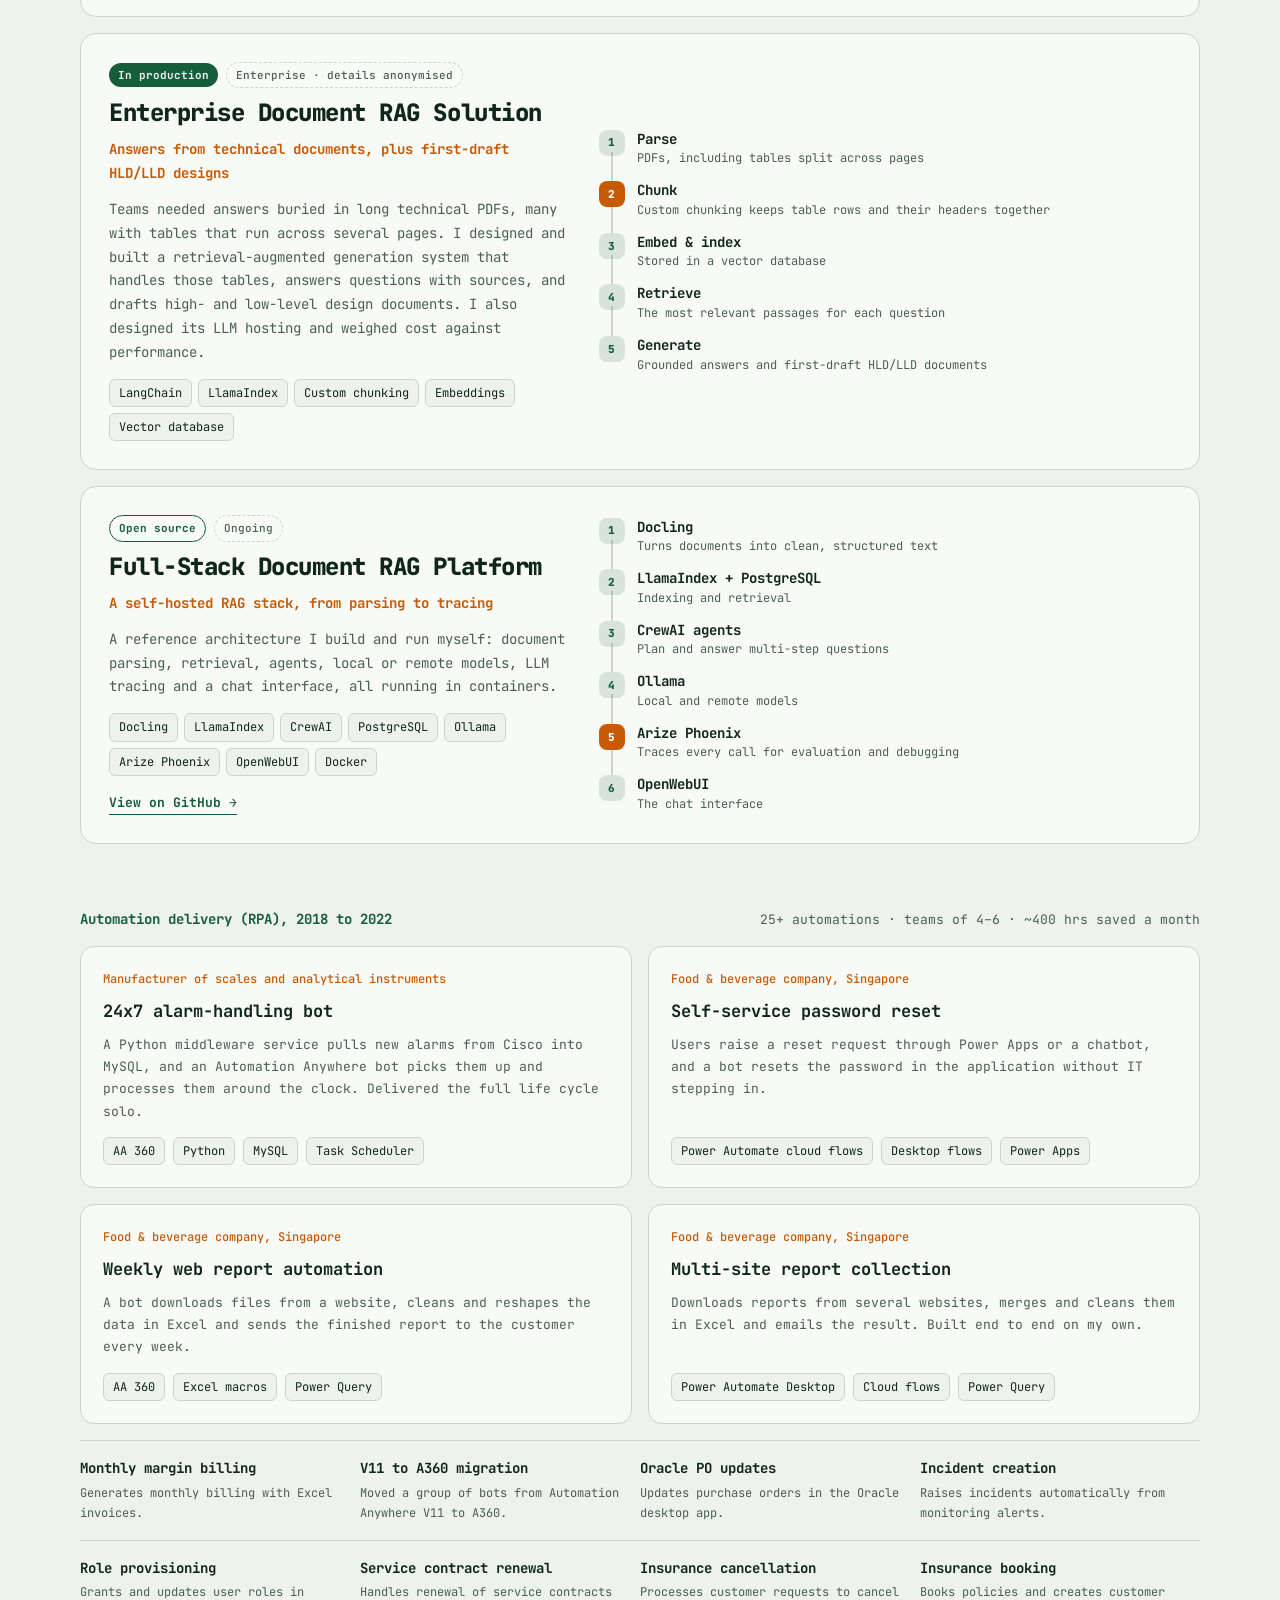
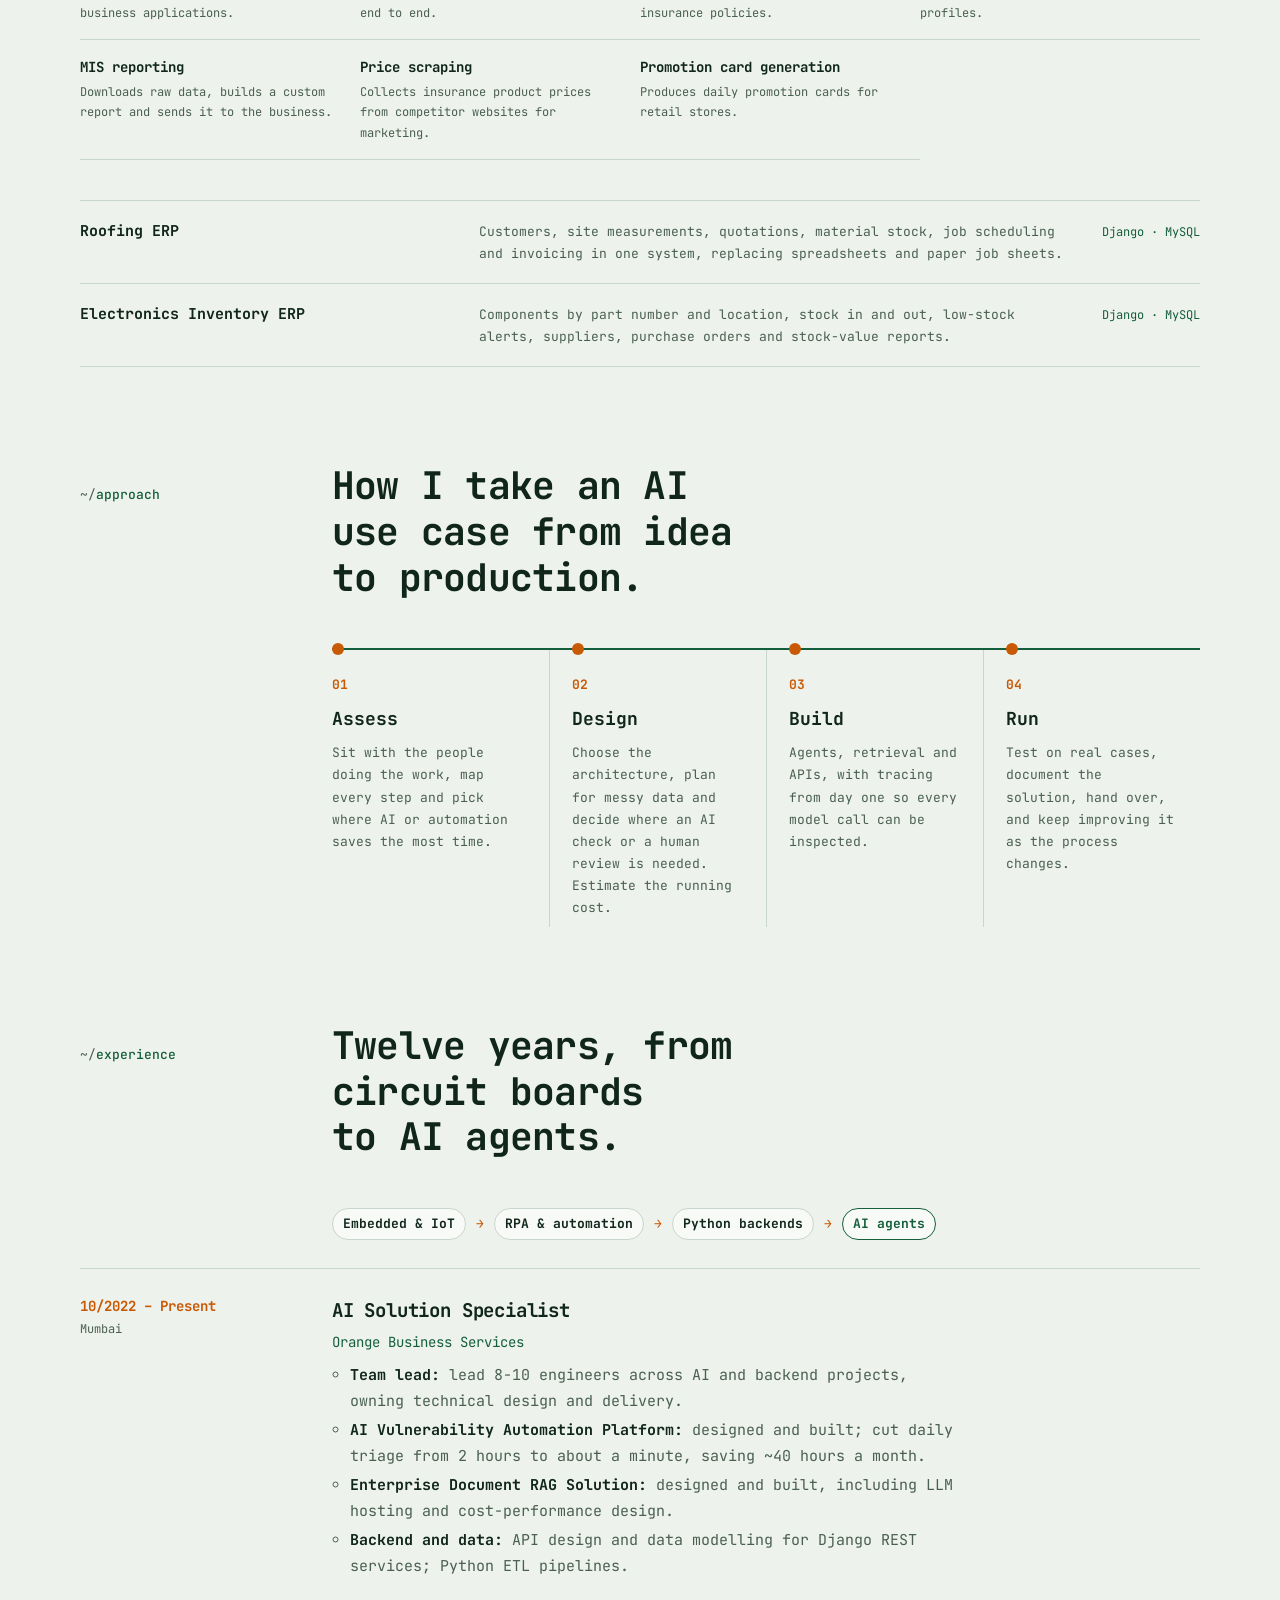
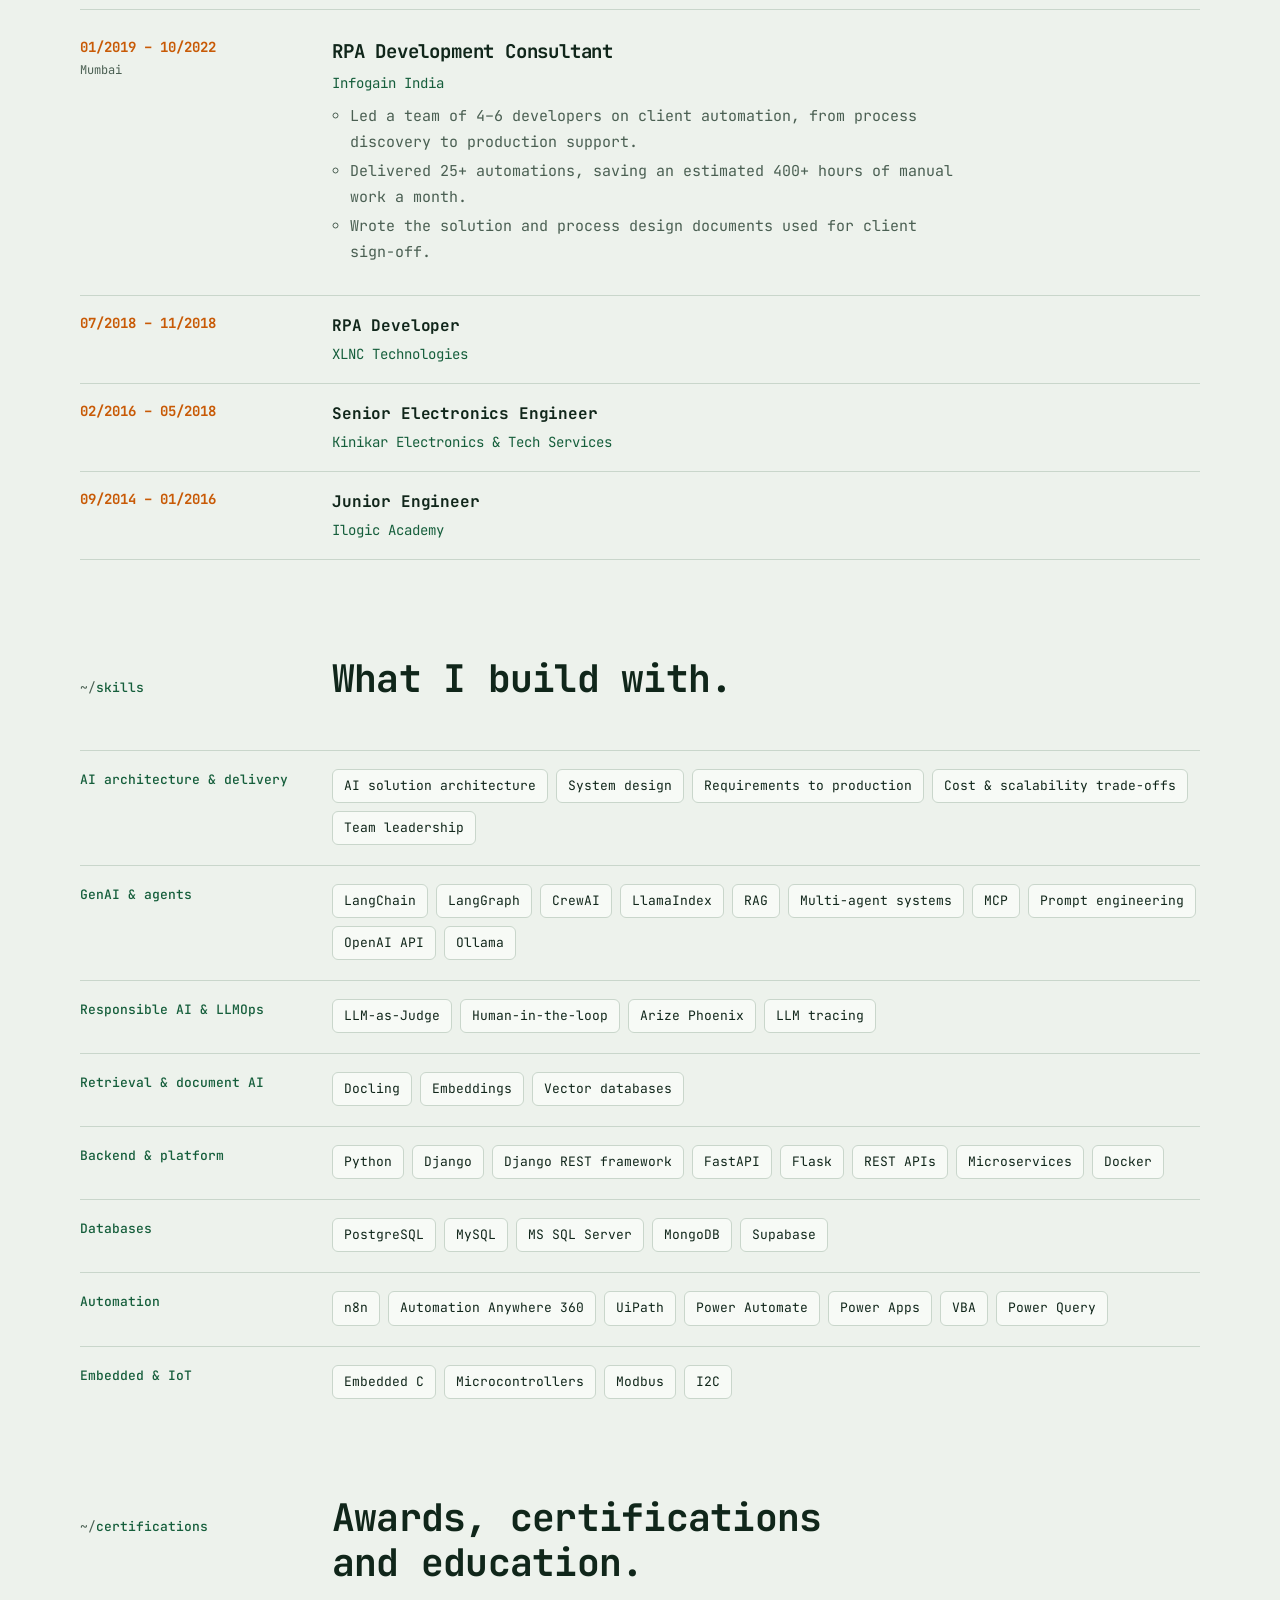
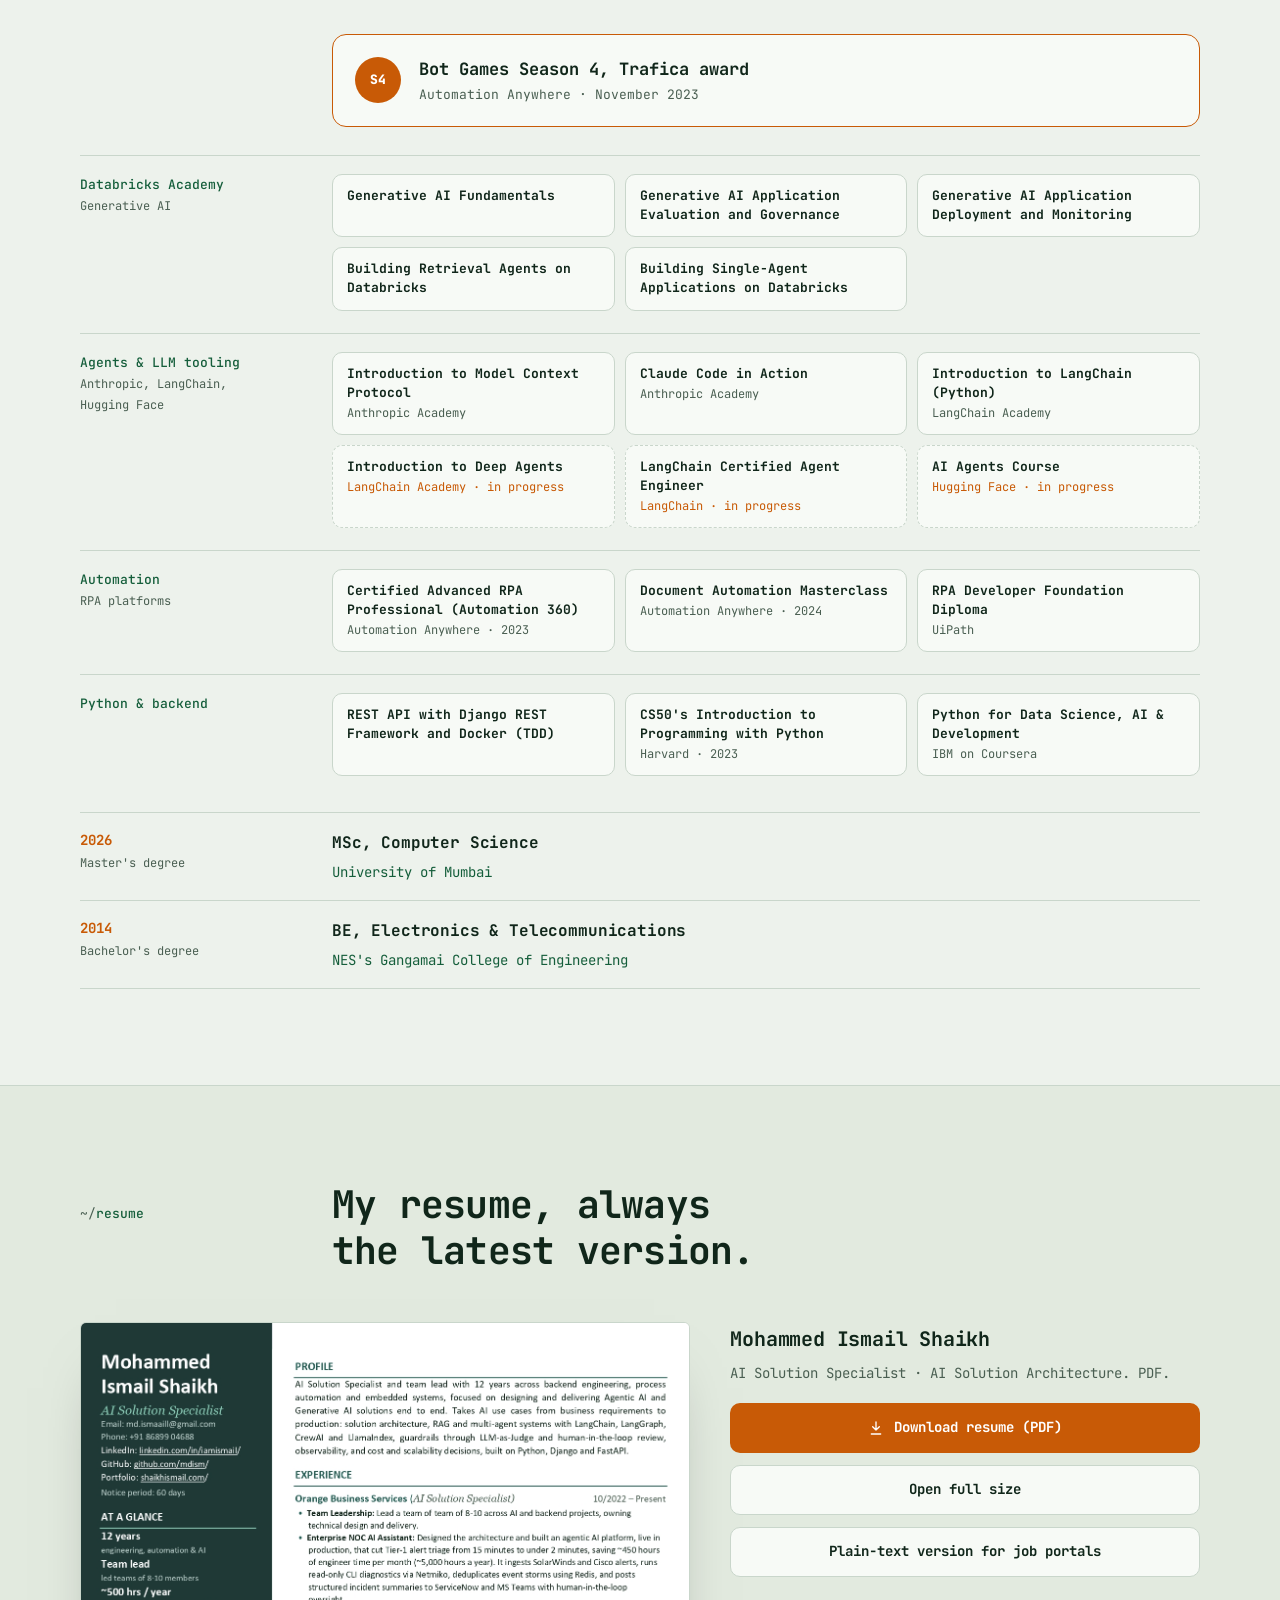
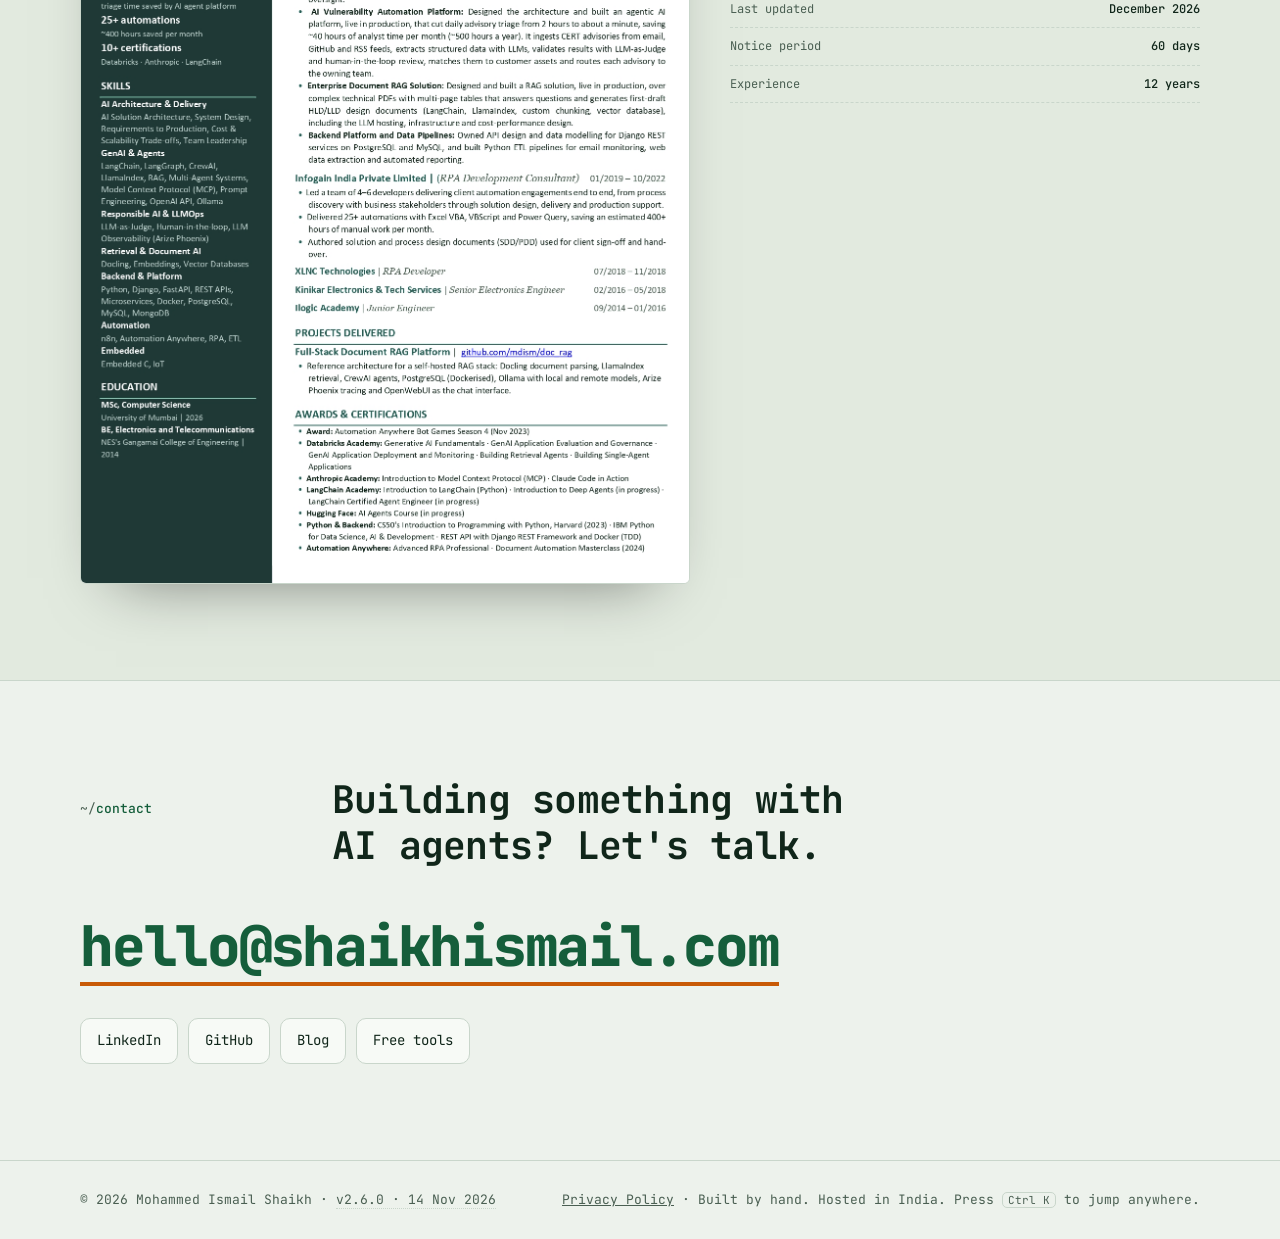
==== commit 489f95b8: "Add industry-grouped Free Tools menu and industry filters on /tools - New site/assets/js/tools-data." ====
--- a/site/index.html
+++ b/site/index.html
@@ -28,7 +28,7 @@
     } catch (e) {}
   })();
 </script>
-<link rel="stylesheet" href="assets/css/site.css?v=2.5.0">
+<link rel="stylesheet" href="assets/css/site.css?v=2.6.0">
 <script type="application/ld+json">
 {
   "@context": "https://schema.org",
@@ -56,7 +56,7 @@
       <li><a href="#credentials">Certifications</a></li>
       <li><a href="#resume">Resume</a></li>
       <li><a href="#contact">Contact</a></li>
-      <li><a href="tools/">Tools</a></li>
+      <li class="has-drop" id="toolsNav"><a href="tools/">Free Tools</a></li>
       <li><a href="blog/">Blog</a></li>
     </ul>
     <div class="nav-right">
@@ -451,11 +451,12 @@
 
 <footer class="site">
   <div class="wrap">
-    <span>&copy; <span id="yr">2026</span> Mohammed Ismail Shaikh · <a id="ver" class="ver" href="https://github.com/mdism/mdism/blob/main/CHANGELOG.md" target="_blank" rel="noopener" title="What changed in this version">v2.5.0</a></span>
+    <span>&copy; <span id="yr">2026</span> Mohammed Ismail Shaikh · <a id="ver" class="ver" href="https://github.com/mdism/mdism/blob/main/CHANGELOG.md" target="_blank" rel="noopener" title="What changed in this version">v2.6.0</a></span>
     <span><a href="privacy/">Privacy Policy</a> · Built by hand. Hosted in India. Press <span class="kbd">Ctrl K</span> to jump anywhere.</span>
   </div>
 </footer>
 
-<script src="assets/js/site.js?v=2.5.0"></script>
+<script src="assets/js/tools-data.js?v=2.6.0"></script>
+<script src="assets/js/site.js?v=2.6.0"></script>
 </body>
 </html>
--- a/site/assets/css/site.css
+++ b/site/assets/css/site.css
@@ -144,6 +144,26 @@
 }
 .menu-btn { display: none; }
 
+/* Free Tools dropdown */
+.nav ul { align-items: center; }
+.has-drop { position: relative; }
+.drop-btn { font: inherit; font-size: 13px; color: var(--ink-soft); background: transparent; border: 0; padding: 6px 10px; border-radius: 6px; cursor: pointer; display: inline-flex; align-items: center; gap: 4px; line-height: inherit; }
+.drop-btn svg { width: 14px; height: 14px; transition: transform .15s; }
+.drop-btn:hover, .drop-btn[aria-current="page"], .drop-btn[aria-expanded="true"] { color: var(--ink); background: var(--bg-alt); }
+.drop-btn[aria-expanded="true"] svg { transform: rotate(180deg); }
+.drop {
+  position: absolute; top: calc(100% + 8px); left: 0; z-index: 25; width: 290px;
+  background: var(--surface); border: 1px solid var(--line); border-radius: 12px;
+  box-shadow: 0 24px 60px -30px rgba(0,0,0,.45); padding: 8px; display: grid; gap: 2px;
+}
+.drop-group + .drop-group { border-top: 1px solid var(--line); margin-top: 4px; padding-top: 4px; }
+.nav ul .drop a { display: flex; padding: 6px 10px; }
+.nav ul .drop .drop-h { font-size: 11px; font-weight: 700; color: var(--green); text-transform: uppercase; letter-spacing: .06em; }
+.nav ul .drop .drop-item { justify-content: space-between; align-items: baseline; gap: 12px; color: var(--ink); }
+.drop-item b { font-weight: 500; }
+.drop-item small { font-size: 11px; color: var(--orange); white-space: nowrap; }
+.nav ul .drop .drop-all { border-top: 1px solid var(--line); margin-top: 4px; border-radius: 0 0 6px 6px; padding-top: 10px; color: var(--green); font-weight: 700; }
+
 /* ============ BUTTONS ============ */
 .cta-row { display: flex; flex-wrap: wrap; gap: 12px; }
 .btn {
@@ -365,6 +385,21 @@
 .badge.soon { border: 1px solid var(--orange); color: var(--orange); }
 .tool.soon { border-style: dashed; }
 .tool.soon .ico { background: color-mix(in srgb, var(--orange) 14%, transparent); color: var(--orange); }
+/* Industry tools (tools page) */
+.tools-sec { padding-block: 48px 0; }
+.tools-sec:last-of-type { padding-bottom: 96px; }
+.tools-head { display: flex; flex-wrap: wrap; align-items: center; justify-content: space-between; gap: 12px 20px; margin-bottom: 20px; }
+.tools-head h2 { margin: 0; font-size: clamp(20px, 2.4vw, 26px); font-weight: 800; letter-spacing: -.02em; }
+.chips { display: flex; flex-wrap: wrap; gap: 8px; }
+.chip { font: inherit; font-size: 13px; padding: 5px 12px; border-radius: 999px; border: 1px solid var(--line); background: var(--surface); color: var(--ink-soft); cursor: pointer; }
+.chip:hover { border-color: var(--green); color: var(--green); }
+.chip[aria-pressed="true"] { background: var(--green); border-color: var(--green); color: var(--bg); font-weight: 700; }
+.itool h3 { display: flex; flex-wrap: wrap; align-items: baseline; gap: 4px 10px; }
+.itool .type { font-size: 11px; font-weight: 700; color: var(--orange); }
+.itool .tag { font-size: 12px; padding: 3px 9px; background: var(--bg); }
+.tool-cta { display: flex; flex-wrap: wrap; gap: 10px; margin-top: 4px; }
+.tool-cta .btn { padding: 9px 14px; font-size: 13px; }
+
 .page-hero { padding-block: 64px 40px; border-bottom: 1px solid var(--line); }
 .page-hero h1 { margin: 0; font-size: clamp(36px, 6vw, 64px); letter-spacing: -.04em; line-height: 1.05; color: var(--green); }
 .page-hero p { margin: 14px 0 0; color: var(--ink-soft); max-width: 60ch; }
@@ -434,6 +469,11 @@
   }
   .nav ul.open { display: flex; }
   .nav ul a { display: block; padding: 12px 4px; font-size: 15px; }
+  .nav ul { align-items: stretch; }
+  .drop-btn { width: 100%; justify-content: space-between; padding: 12px 4px; font-size: 15px; }
+  .drop { position: static; width: auto; box-shadow: none; margin: 0 0 8px; }
+  .nav ul .drop a { padding: 8px 10px; font-size: 14px; }
+  .nav ul .drop .drop-h { font-size: 11px; }
 }
 @media (max-width: 560px) {
   .stats { grid-template-columns: repeat(2, minmax(0, 1fr)); }
